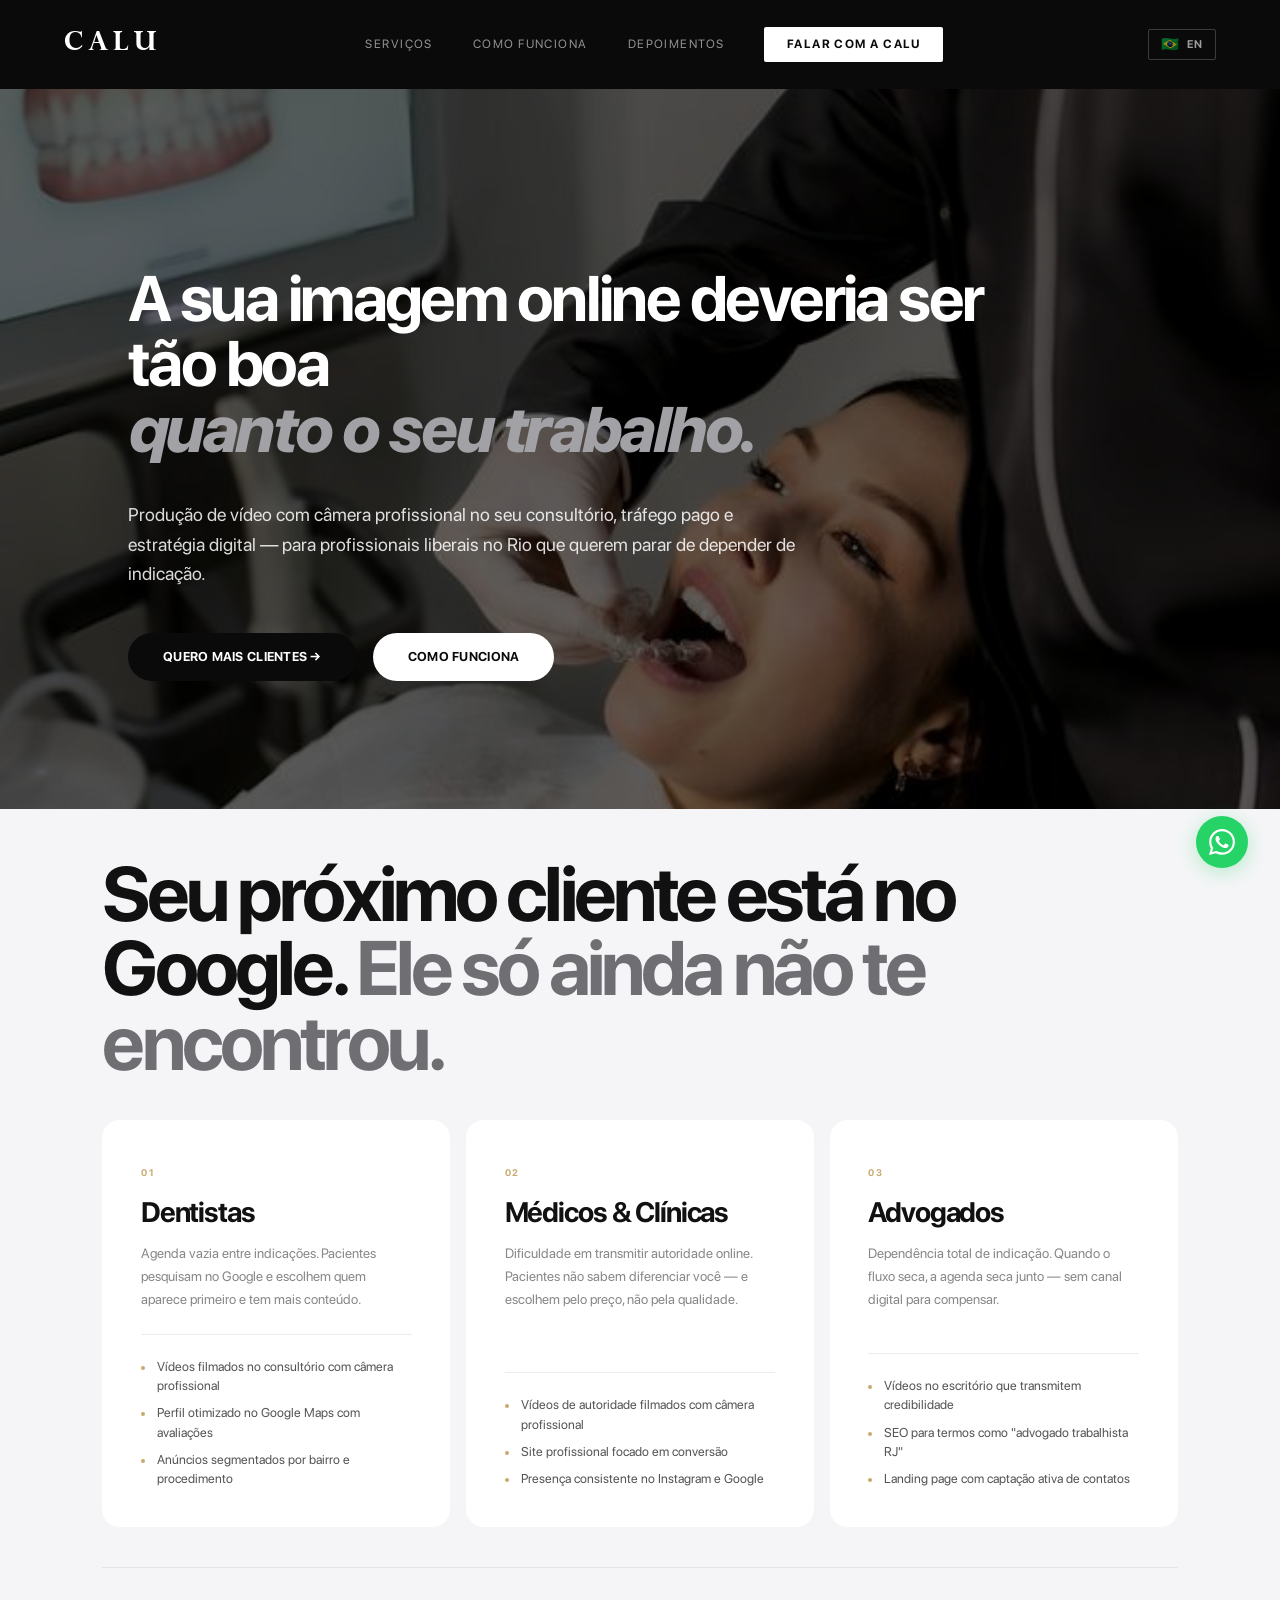
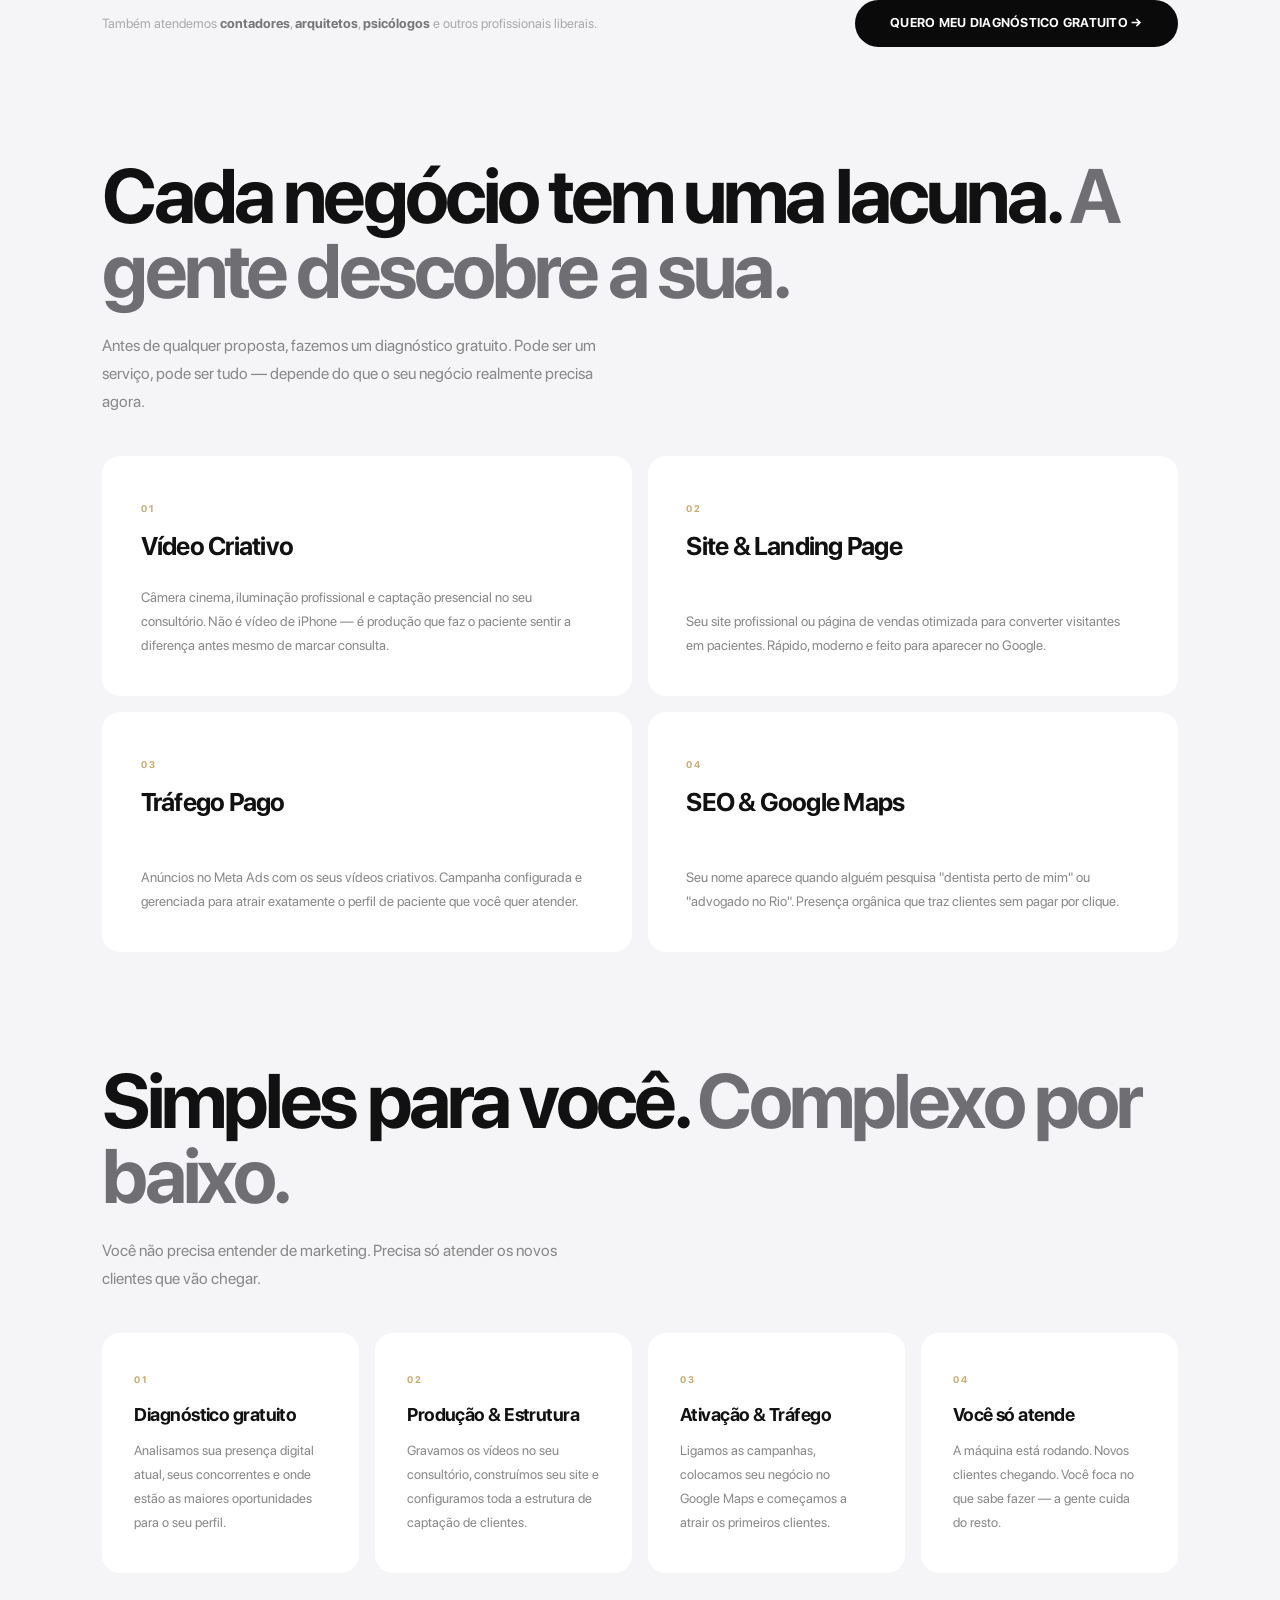
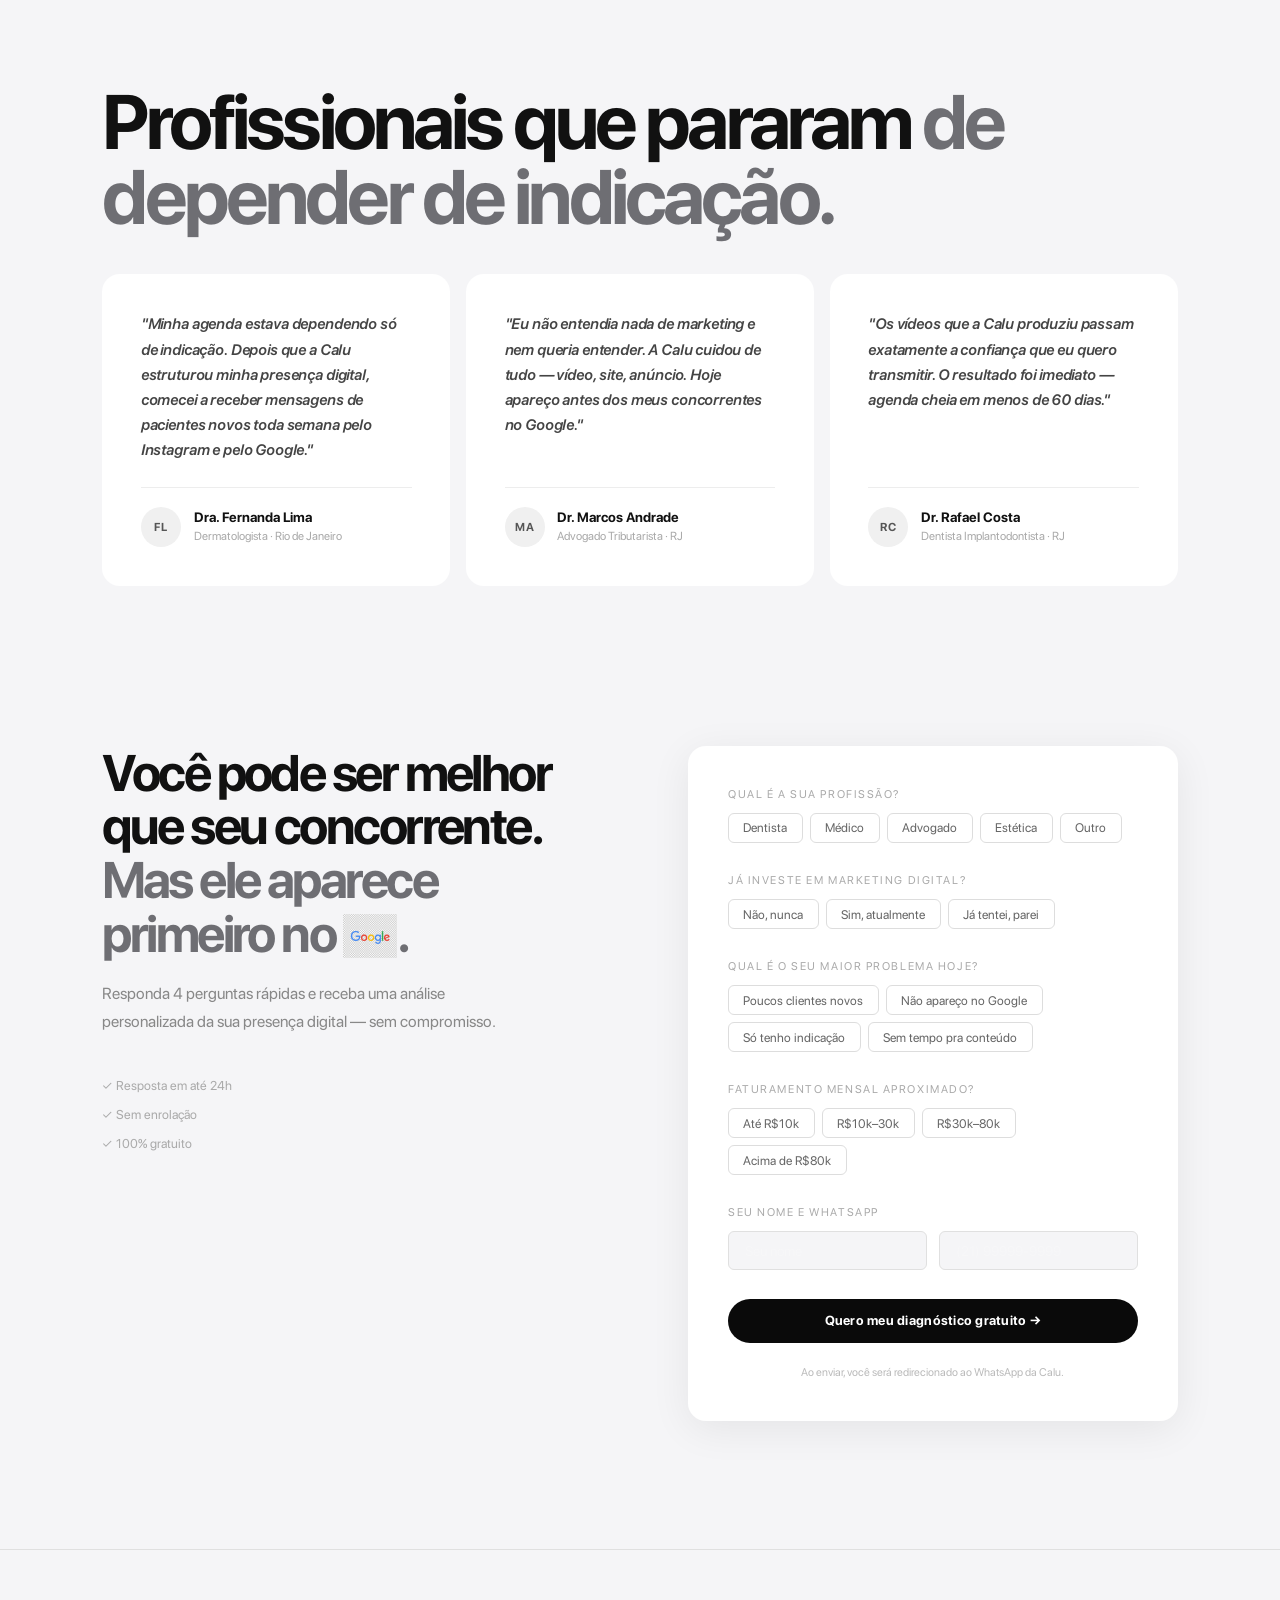
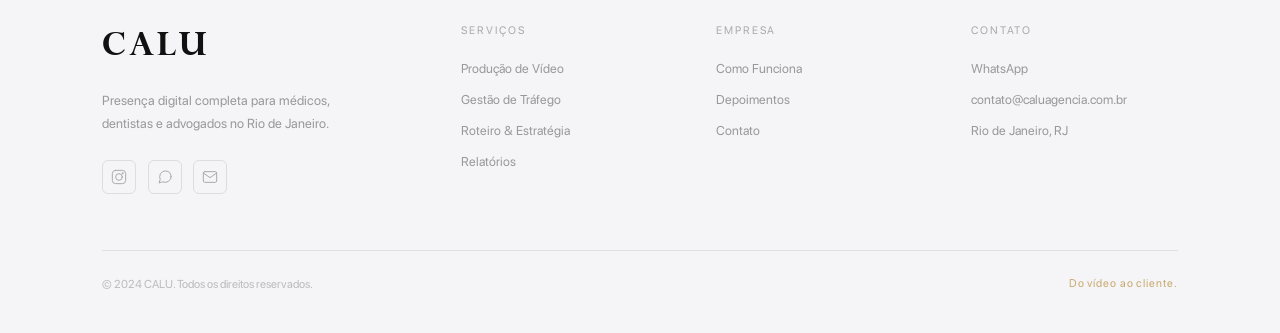
==== index.html @ 9118e475 "Apple-style redesign: light theme, card layout, scroll invitation, two-tone titles, Google logo inli" ====
<!DOCTYPE html>
<html lang="pt-BR">
<head>
  <meta charset="UTF-8" />
  <meta name="viewport" content="width=device-width, initial-scale=1.0" />
  <title>CALU | Vídeo e Presença Digital para Profissionais Liberais no Rio</title>
  <link rel="preconnect" href="https://fonts.googleapis.com">
  <link rel="preconnect" href="https://fonts.gstatic.com" crossorigin>
  <link href="https://fonts.googleapis.com/css2?family=Inter:wght@400;500;700;800;900&display=swap" rel="stylesheet">
  <link rel="stylesheet" href="style.css?v=15" />
</head>
<body>

  <!-- Nav -->
  <nav id="navbar">
    <div class="nav-logo">CALU</div>
    <div class="nav-links">
      <a href="#servicos">Serviços</a>
      <a href="#processo">Como Funciona</a>
      <a href="#depoimentos">Depoimentos</a>
      <a href="#cta" class="nav-cta">Falar com a Calu</a>
    </div>
    <button class="lang-toggle" onclick="toggleLang()" title="Switch language">
      <span class="lang-flag">🇧🇷</span>
      <span class="lang-label" id="langLabel">EN</span>
    </button>
    <div class="hamburger" onclick="toggleMenu()">
      <span></span><span></span><span></span>
    </div>
  </nav>

  <!-- Mobile Menu -->
  <div class="mobile-menu" id="mobileMenu">
    <a href="#servicos" onclick="toggleMenu()">Serviços</a>
    <a href="#processo" onclick="toggleMenu()">Como Funciona</a>
    <a href="#depoimentos" onclick="toggleMenu()">Depoimentos</a>
    <a href="#cta" onclick="toggleMenu()" style="color: var(--accent);">Falar com a Calu →</a>
  </div>

  <!-- Hero -->
  <section id="hero">
    <div class="hero-slide active" style="background-image:url('ssss_c.jpg'); transform: scaleX(-1);"></div>
    <div class="hero-slide" style="background-image:url('k_c.jpg')"></div>
    <div class="hero-slide" style="background-image:url('este_c.jpg')"></div>
    <div class="hero-bg"></div>
    <h1 class="hero-title fade-up" data-i18n="hero.title">
      A sua imagem online deveria ser tão boa<br/><em>quanto o seu trabalho.</em>
    </h1>
    <p class="hero-sub fade-up" data-i18n="hero.sub">
      Produção de vídeo com câmera profissional no seu consultório, tráfego pago e estratégia digital — para profissionais liberais no Rio que querem parar de depender de indicação.
    </p>
    <div class="hero-actions fade-up">
      <a href="https://wa.me/5521982629968?text=Olá!%20Quero%20mais%20pacientes%20e%20clientes." class="btn-primary" data-i18n="hero.btn1">Quero mais clientes →</a>
      <a href="#servicos" class="btn-outline" data-i18n="hero.btn2">Como funciona</a>
    </div>
  </section>

  <!-- Para quem é -->
  <section id="para-quem">
    <div class="pq-intro fade-up">
      <div>
        <h2 class="section-title">Seu próximo cliente está no Google. <span class="title-muted">Ele só ainda não te encontrou.</span></h2>
      </div>

    </div>
    <div class="pq-cols">
      <div class="pq-col fade-up">
        <div class="pq-col-num">01</div>
        <h3 class="pq-col-name">Dentistas</h3>
        <p class="pq-col-desc">Agenda vazia entre indicações. Pacientes pesquisam no Google e escolhem quem aparece primeiro e tem mais conteúdo.</p>
        <ul class="pq-col-list">
          <li>Vídeos filmados no consultório com câmera profissional</li>
          <li>Perfil otimizado no Google Maps com avaliações</li>
          <li>Anúncios segmentados por bairro e procedimento</li>
        </ul>
      </div>
      <div class="pq-col fade-up">
        <div class="pq-col-num">02</div>
        <h3 class="pq-col-name">Médicos & Clínicas</h3>
        <p class="pq-col-desc">Dificuldade em transmitir autoridade online. Pacientes não sabem diferenciar você — e escolhem pelo preço, não pela qualidade.</p>
        <ul class="pq-col-list">
          <li>Vídeos de autoridade filmados com câmera profissional</li>
          <li>Site profissional focado em conversão</li>
          <li>Presença consistente no Instagram e Google</li>
        </ul>
      </div>
      <div class="pq-col fade-up">
        <div class="pq-col-num">03</div>
        <h3 class="pq-col-name">Advogados</h3>
        <p class="pq-col-desc">Dependência total de indicação. Quando o fluxo seca, a agenda seca junto — sem canal digital para compensar.</p>
        <ul class="pq-col-list">
          <li>Vídeos no escritório que transmitem credibilidade</li>
          <li>SEO para termos como "advogado trabalhista RJ"</li>
          <li>Landing page com captação ativa de contatos</li>
        </ul>
      </div>
    </div>
    <div class="pq-bottom fade-up">
      <p>Também atendemos <strong>contadores</strong>, <strong>arquitetos</strong>, <strong>psicólogos</strong> e outros profissionais liberais.</p>
      <a href="#cta" class="btn-primary">Quero meu diagnóstico gratuito →</a>
    </div>
  </section>

  <!-- Serviços -->
  <section id="servicos">
    <div class="svc-header fade-up">
      <h2 class="section-title" data-i18n="services.title">Cada negócio tem uma lacuna. <span class="title-muted">A gente descobre a sua.</span></h2>
      <p class="section-sub" data-i18n="services.sub">Antes de qualquer proposta, fazemos um diagnóstico gratuito. Pode ser um serviço, pode ser tudo — depende do que o seu negócio realmente precisa agora.</p>
    </div>
    <div class="svc-rows">
      <div class="svc-row fade-up">
        <span class="svc-n">01</span>
        <div class="svc-body">
          <div class="svc-name" data-i18n="service1.name">Vídeo Criativo</div>
          <div class="svc-desc" data-i18n="service1.desc">Câmera cinema, iluminação profissional e captação presencial no seu consultório. Não é vídeo de iPhone — é produção que faz o paciente sentir a diferença antes mesmo de marcar consulta.</div>
        </div>
      </div>
      <div class="svc-row fade-up">
        <span class="svc-n">02</span>
        <div class="svc-body">
          <div class="svc-name" data-i18n="service2.name">Site & Landing Page</div>
          <div class="svc-desc" data-i18n="service2.desc">Seu site profissional ou página de vendas otimizada para converter visitantes em pacientes. Rápido, moderno e feito para aparecer no Google.</div>
        </div>
      </div>
      <div class="svc-row fade-up">
        <span class="svc-n">03</span>
        <div class="svc-body">
          <div class="svc-name" data-i18n="service3.name">Tráfego Pago</div>
          <div class="svc-desc" data-i18n="service3.desc">Anúncios no Meta Ads com os seus vídeos criativos. Campanha configurada e gerenciada para atrair exatamente o perfil de paciente que você quer atender.</div>
        </div>
      </div>
      <div class="svc-row fade-up">
        <span class="svc-n">04</span>
        <div class="svc-body">
          <div class="svc-name" data-i18n="service4.name">SEO & Google Maps</div>
          <div class="svc-desc" data-i18n="service4.desc">Seu nome aparece quando alguém pesquisa "dentista perto de mim" ou "advogado no Rio". Presença orgânica que traz clientes sem pagar por clique.</div>
        </div>
      </div>
    </div>
  </section>

  <!-- Processo -->
  <section id="processo">
    <div class="process-header fade-up">
      <h2 class="section-title" data-i18n="process.title">Simples para você. <span class="title-muted">Complexo por baixo.</span></h2>
      <p class="section-sub" data-i18n="process.sub">Você não precisa entender de marketing. Precisa só atender os novos clientes que vão chegar.</p>
    </div>
    <div class="process-steps">
      <div class="process-step fade-up">
        <div class="process-step-num">01</div>
        <div class="process-step-title" data-i18n="step1.title">Diagnóstico gratuito</div>
        <div class="process-step-desc" data-i18n="step1.desc">Analisamos sua presença digital atual, seus concorrentes e onde estão as maiores oportunidades para o seu perfil.</div>
      </div>
      <div class="process-step fade-up">
        <div class="process-step-num">02</div>
        <div class="process-step-title" data-i18n="step2.title">Produção & Estrutura</div>
        <div class="process-step-desc" data-i18n="step2.desc">Gravamos os vídeos no seu consultório, construímos seu site e configuramos toda a estrutura de captação de clientes.</div>
      </div>
      <div class="process-step fade-up">
        <div class="process-step-num">03</div>
        <div class="process-step-title" data-i18n="step3.title">Ativação & Tráfego</div>
        <div class="process-step-desc" data-i18n="step3.desc">Ligamos as campanhas, colocamos seu negócio no Google Maps e começamos a atrair os primeiros clientes.</div>
      </div>
      <div class="process-step fade-up">
        <div class="process-step-num">04</div>
        <div class="process-step-title" data-i18n="step4.title">Você só atende</div>
        <div class="process-step-desc" data-i18n="step4.desc">A máquina está rodando. Novos clientes chegando. Você foca no que sabe fazer — a gente cuida do resto.</div>
      </div>
    </div>
  </section>

  <!-- Depoimentos -->
  <section id="depoimentos">
    <div class="testi-header fade-up">
      <h2 class="section-title" data-i18n="testi.title">Profissionais que pararam <span class="title-muted">de depender de indicação.</span></h2>
    </div>
    <div class="testi-items">
      <div class="testi-item fade-up">
        <p class="testi-text" data-i18n="testi1.text">"Minha agenda estava dependendo só de indicação. Depois que a Calu estruturou minha presença digital, comecei a receber mensagens de pacientes novos toda semana pelo Instagram e pelo Google."</p>
        <div class="testi-author">
          <div class="testi-initials">FL</div>
          <div>
            <div class="testi-name" data-i18n="testi1.name">Dra. Fernanda Lima</div>
            <div class="testi-role" data-i18n="testi1.role">Dermatologista · Rio de Janeiro</div>
          </div>
        </div>
      </div>
      <div class="testi-item fade-up">
        <p class="testi-text" data-i18n="testi2.text">"Eu não entendia nada de marketing e nem queria entender. A Calu cuidou de tudo — vídeo, site, anúncio. Hoje apareço antes dos meus concorrentes no Google."</p>
        <div class="testi-author">
          <div class="testi-initials">MA</div>
          <div>
            <div class="testi-name" data-i18n="testi2.name">Dr. Marcos Andrade</div>
            <div class="testi-role" data-i18n="testi2.role">Advogado Tributarista · RJ</div>
          </div>
        </div>
      </div>
      <div class="testi-item fade-up">
        <p class="testi-text" data-i18n="testi3.text">"Os vídeos que a Calu produziu passam exatamente a confiança que eu quero transmitir. O resultado foi imediato — agenda cheia em menos de 60 dias."</p>
        <div class="testi-author">
          <div class="testi-initials">RC</div>
          <div>
            <div class="testi-name" data-i18n="testi3.name">Dr. Rafael Costa</div>
            <div class="testi-role" data-i18n="testi3.role">Dentista Implantodontista · RJ</div>
          </div>
        </div>
      </div>
    </div>
  </section>

  <!-- CTA + Formulário -->
  <section id="cta">
    <div class="cta-inner">
      <div class="cta-left fade-up">
        <h2 class="section-title" data-i18n="cta.title">Você pode ser melhor que seu concorrente. <span class="title-muted">Mas ele aparece primeiro no <img src="Google Logo PNG.jpeg" alt="Google" class="google-logo">.</span></h2>
        <p class="section-sub" data-i18n="cta.sub">Responda 4 perguntas rápidas e receba uma análise personalizada da sua presença digital — sem compromisso.</p>
        <div class="cta-trust">
          <div class="cta-trust-item">✓ Resposta em até 24h</div>
          <div class="cta-trust-item">✓ Sem enrolação</div>
          <div class="cta-trust-item">✓ 100% gratuito</div>
        </div>
      </div>

      <div class="cta-mobile-btn fade-up">
        <a href="https://wa.me/5521982629968?text=Olá!%20Vim%20pelo%20site%20da%20Calu%20e%20quero%20meu%20diagnóstico%20gratuito." class="btn-submit" style="display:block;text-align:center;text-decoration:none;">
          Quero meu diagnóstico gratuito →
        </a>
        <p class="form-disclaimer">Você será redirecionado ao WhatsApp da Calu.</p>
      </div>

      <div class="cta-form-wrap fade-up">
        <form class="cta-form" id="ctaForm" onsubmit="submitForm(event)">
          <div class="form-group">
            <label class="form-label">Qual é a sua profissão?</label>
            <div class="form-options" id="profissao">
              <button type="button" class="form-opt" data-val="Dentista">Dentista</button>
              <button type="button" class="form-opt" data-val="Médico">Médico</button>
              <button type="button" class="form-opt" data-val="Advogado">Advogado</button>
              <button type="button" class="form-opt" data-val="Clínica de Estética">Estética</button>
              <button type="button" class="form-opt" data-val="Outro">Outro</button>
            </div>
          </div>
          <div class="form-group">
            <label class="form-label">Já investe em marketing digital?</label>
            <div class="form-options" id="marketing">
              <button type="button" class="form-opt" data-val="Não, nunca investi">Não, nunca</button>
              <button type="button" class="form-opt" data-val="Sim, invisto atualmente">Sim, atualmente</button>
              <button type="button" class="form-opt" data-val="Já tentei mas parei">Já tentei, parei</button>
            </div>
          </div>
          <div class="form-group">
            <label class="form-label">Qual é o seu maior problema hoje?</label>
            <div class="form-options" id="problema">
              <button type="button" class="form-opt" data-val="Poucos clientes novos">Poucos clientes novos</button>
              <button type="button" class="form-opt" data-val="Não apareço no Google">Não apareço no Google</button>
              <button type="button" class="form-opt" data-val="Dependo só de indicação">Só tenho indicação</button>
              <button type="button" class="form-opt" data-val="Sem tempo para criar conteúdo">Sem tempo pra conteúdo</button>
            </div>
          </div>
          <div class="form-group">
            <label class="form-label">Faturamento mensal aproximado?</label>
            <div class="form-options" id="faturamento">
              <button type="button" class="form-opt" data-val="Até R$10k">Até R$10k</button>
              <button type="button" class="form-opt" data-val="R$10k–30k">R$10k–30k</button>
              <button type="button" class="form-opt" data-val="R$30k–80k">R$30k–80k</button>
              <button type="button" class="form-opt" data-val="Acima de R$80k">Acima de R$80k</button>
            </div>
          </div>
          <div class="form-group">
            <label class="form-label">Seu nome e WhatsApp</label>
            <div class="form-inputs">
              <input type="text" class="form-input" id="nome" placeholder="Seu nome" required />
              <input type="tel" class="form-input" id="telefone" placeholder="(21) 99999-9999" required />
            </div>
          </div>
          <button type="submit" class="btn-submit">
            Quero meu diagnóstico gratuito →
          </button>
          <p class="form-disclaimer">Ao enviar, você será redirecionado ao WhatsApp da Calu.</p>
        </form>
      </div>
    </div>
  </section>

  <!-- Footer -->
  <footer>
    <div class="footer-top">
      <div>
        <div class="footer-brand-name">CALU</div>
        <div class="footer-brand-desc" data-i18n="footer.desc">Presença digital completa para médicos, dentistas e advogados no Rio de Janeiro.</div>
        <div class="footer-socials">
          <a href="https://instagram.com/caluagencia" class="footer-social" title="Instagram">
            <svg width="16" height="16" viewBox="0 0 24 24" fill="none" stroke="currentColor" stroke-width="1.5" stroke-linecap="round" stroke-linejoin="round"><rect x="2" y="2" width="20" height="20" rx="5"/><circle cx="12" cy="12" r="5"/><circle cx="17.5" cy="6.5" r="1.5" fill="currentColor" stroke="none"/></svg>
          </a>
          <a href="https://wa.me/5521982629968" class="footer-social" title="WhatsApp">
            <svg width="16" height="16" viewBox="0 0 24 24" fill="none" stroke="currentColor" stroke-width="1.5" stroke-linecap="round" stroke-linejoin="round"><path d="M21 11.5a8.38 8.38 0 0 1-.9 3.8 8.5 8.5 0 0 1-7.6 4.7 8.38 8.38 0 0 1-3.8-.9L3 21l1.9-5.7a8.38 8.38 0 0 1-.9-3.8 8.5 8.5 0 0 1 4.7-7.6 8.38 8.38 0 0 1 3.8-.9h.5a8.48 8.48 0 0 1 8 8v.5z"/></svg>
          </a>
          <a href="mailto:contato@caluagencia.com.br" class="footer-social" title="Email">
            <svg width="16" height="16" viewBox="0 0 24 24" fill="none" stroke="currentColor" stroke-width="1.5" stroke-linecap="round" stroke-linejoin="round"><path d="M4 4h16c1.1 0 2 .9 2 2v12c0 1.1-.9 2-2 2H4c-1.1 0-2-.9-2-2V6c0-1.1.9-2 2-2z"/><polyline points="22,6 12,13 2,6"/></svg>
          </a>
        </div>
      </div>
      <div class="footer-col">
        <div class="footer-col-title" data-i18n="footer.services">Serviços</div>
        <a href="#servicos" data-i18n="footer.s1">Produção de Vídeo</a>
        <a href="#servicos" data-i18n="footer.s2">Gestão de Tráfego</a>
        <a href="#servicos" data-i18n="footer.s3">Roteiro & Estratégia</a>
        <a href="#servicos" data-i18n="footer.s4">Relatórios</a>
      </div>
      <div class="footer-col">
        <div class="footer-col-title" data-i18n="footer.company">Empresa</div>
        <a href="#processo" data-i18n="footer.c2">Como Funciona</a>
        <a href="#depoimentos" data-i18n="footer.c3">Depoimentos</a>
        <a href="#cta" data-i18n="footer.c4">Contato</a>
      </div>
      <div class="footer-col">
        <div class="footer-col-title" data-i18n="footer.contact">Contato</div>
        <a href="https://wa.me/5521982629968">WhatsApp</a>
        <a href="mailto:contato@caluagencia.com.br">contato@caluagencia.com.br</a>
        <a href="#">Rio de Janeiro, RJ</a>
      </div>
    </div>
    <div class="footer-bottom">
      <div class="footer-copy" data-i18n="footer.copy">© 2024 CALU. Todos os direitos reservados.</div>
      <div class="footer-badge" data-i18n="footer.badge">Do vídeo ao cliente.</div>
    </div>
  </footer>

  <!-- WhatsApp Float -->
  <a href="https://wa.me/5521982629968?text=Olá!%20Vim%20pelo%20site%20da%20Calu%20e%20quero%20saber%20mais." class="whatsapp-float" title="Falar no WhatsApp">
    <svg width="26" height="26" viewBox="0 0 24 24" fill="white"><path d="M17.472 14.382c-.297-.149-1.758-.867-2.03-.967-.273-.099-.471-.148-.67.15-.197.297-.767.966-.94 1.164-.173.199-.347.223-.644.075-.297-.15-1.255-.463-2.39-1.475-.883-.788-1.48-1.761-1.653-2.059-.173-.297-.018-.458.13-.606.134-.133.298-.347.446-.52.149-.174.198-.298.298-.497.099-.198.05-.371-.025-.52-.075-.149-.669-1.612-.916-2.207-.242-.579-.487-.5-.669-.51-.173-.008-.371-.01-.57-.01-.198 0-.52.074-.792.372-.272.297-1.04 1.016-1.04 2.479 0 1.462 1.065 2.875 1.213 3.074.149.198 2.096 3.2 5.077 4.487.709.306 1.262.489 1.694.625.712.227 1.36.195 1.871.118.571-.085 1.758-.719 2.006-1.413.248-.694.248-1.289.173-1.413-.074-.124-.272-.198-.57-.347m-5.421 7.403h-.004a9.87 9.87 0 0 1-5.031-1.378l-.361-.214-3.741.982.998-3.648-.235-.374a9.86 9.86 0 0 1-1.51-5.26c.001-5.45 4.436-9.884 9.888-9.884 2.64 0 5.122 1.03 6.988 2.898a9.825 9.825 0 0 1 2.893 6.994c-.003 5.45-4.437 9.884-9.885 9.884m8.413-18.297A11.815 11.815 0 0 0 12.05 0C5.495 0 .16 5.335.157 11.892c0 2.096.547 4.142 1.588 5.945L.057 24l6.305-1.654a11.882 11.882 0 0 0 5.683 1.448h.005c6.554 0 11.89-5.335 11.893-11.893a11.821 11.821 0 0 0-3.48-8.413z"/></svg>
  </a>

  <!-- Modal de Vídeo -->
  <div class="video-modal" id="videoModal">
    <div class="modal-backdrop" onclick="closeModal()"></div>
    <div class="modal-container">
      <button class="modal-close" onclick="closeModal()">
        <svg width="24" height="24" viewBox="0 0 24 24" fill="none">
          <path d="M18 6L6 18M6 6L18 18" stroke="white" stroke-width="1.5" stroke-linecap="round"/>
        </svg>
      </button>
      <div class="modal-inner">
        <video id="modalVideo" playsinline controls>
          <source src="" type="video/mp4">
        </video>
      </div>
      <div class="modal-caption">
        <div class="modal-handle">caluagencia</div>
        <div class="modal-desc" id="modalDesc"></div>
      </div>
    </div>
  </div>

  <script src="script.js"></script>
</body>
</html>
---- style.css ----
/* ── Perpetua Titling MT ── */
@font-face {
  font-family: 'Perpetua Titling MT';
  src: url('PERTIBD.TTF') format('truetype');
  font-weight: 700;
  font-style: normal;
}

/* ── SF Pro Display ── */
@font-face {
  font-family: 'SF Pro Display';
  src: url('SFPRODISPLAYREGULAR.OTF') format('opentype');
  font-weight: 400; font-style: normal;
}
@font-face {
  font-family: 'SF Pro Display';
  src: url('SFPRODISPLAYMEDIUM.OTF') format('opentype');
  font-weight: 500; font-style: normal;
}
@font-face {
  font-family: 'SF Pro Display';
  src: url('SFPRODISPLAYBOLD.OTF') format('opentype');
  font-weight: 700; font-style: normal;
}
@font-face {
  font-family: 'SF Pro Display';
  src: url('SFPRODISPLAYBLACKITALIC.OTF') format('opentype');
  font-weight: 900; font-style: italic;
}
@font-face {
  font-family: 'SF Pro Display';
  src: url('SFPRODISPLAYHEAVYITALIC.OTF') format('opentype');
  font-weight: 800; font-style: italic;
}
@font-face {
  font-family: 'SF Pro Display';
  src: url('SFPRODISPLAYSEMIBOLDITALIC.OTF') format('opentype');
  font-weight: 600; font-style: italic;
}

/* ── Reset & Base ── */
*, *::before, *::after { box-sizing: border-box; margin: 0; padding: 0; }
:root {
  --black: #0a0a0a;
  --white: #ffffff;
  --off-white: #f5f5f7;
  --gray-light: #e8e8e8;
  --gray-mid: #888;
  --text: #111111;
  --accent: #c8a96e;
  --serif: 'SF Pro Display', 'Inter', sans-serif;
  --sans: 'SF Pro Display', 'Inter', sans-serif;
}
html {
  scroll-behavior: smooth;
  scroll-snap-type: y mandatory;
  overflow-y: scroll;
  height: 100%;
}
body {
  background: #f5f5f7;
  color: var(--text);
  font-family: var(--sans);
  font-size: 16px;
  line-height: 1.6;
  overflow-x: hidden;
  min-height: 100%;
}
section, footer {
  scroll-snap-align: start;
  display: flex;
  flex-direction: column;
  justify-content: center;
}
#hero {
  min-height: 92vh;
}
a { color: inherit; text-decoration: none; }
img { max-width: 100%; display: block; }

/* ── Scrollbar ── */
::-webkit-scrollbar { width: 3px; }
::-webkit-scrollbar-track { background: transparent; }
::-webkit-scrollbar-thumb { background: var(--accent); border-radius: 2px; }

/* ── Nav ── */
nav {
  position: relative; z-index: 100;
  display: flex; justify-content: space-between; align-items: center;
  padding: 1.5rem 5vw;
  background: var(--black);
  transition: background .3s, padding .3s;
}
nav.scrolled {
  background: rgba(10,10,10,0.95);
  backdrop-filter: blur(12px);
  border-bottom: 1px solid rgba(255,255,255,0.06);
  padding: 1rem 5vw;
}
.nav-logo {
  font-family: 'Perpetua Titling MT', var(--serif);
  font-size: 1.6rem;
  font-weight: 700;
  letter-spacing: 0.18em;
  color: var(--white);
}
.nav-links { display: flex; gap: 2.5rem; align-items: center; }
.nav-links a {
  font-size: .75rem;
  letter-spacing: .12em;
  text-transform: uppercase;
  color: rgba(255,255,255,0.55);
  transition: color .2s;
}
.nav-links a:hover { color: var(--white); }
.nav-cta {
  background: var(--white) !important;
  color: var(--black) !important;
  padding: .5rem 1.4rem;
  border-radius: 2px;
  font-weight: 700;
  font-size: .75rem;
  letter-spacing: .08em;
  text-transform: uppercase;
  transition: background .2s !important;
}
.nav-cta:hover { background: var(--accent) !important; color: var(--white) !important; }

/* Language Toggle */
.lang-toggle {
  display: flex; align-items: center; gap: .4rem;
  background: transparent;
  border: 1px solid rgba(255,255,255,0.2);
  color: rgba(255,255,255,0.6);
  padding: .35rem .75rem;
  border-radius: 2px;
  font-family: var(--sans);
  font-size: .7rem;
  font-weight: 600;
  letter-spacing: .1em;
  text-transform: uppercase;
  cursor: pointer;
  transition: border-color .2s, color .2s;
  white-space: nowrap;
}
.lang-toggle:hover { border-color: var(--accent); color: var(--white); }
.lang-flag { font-size: .9rem; }

/* Hamburger */
.hamburger { display: none; flex-direction: column; gap: 5px; cursor: pointer; }
.hamburger span { width: 24px; height: 2px; background: var(--white); transition: .3s; }
.mobile-menu {
  display: none; position: fixed; inset: 0; background: var(--black);
  z-index: 99; flex-direction: column; align-items: center; justify-content: center; gap: 2.5rem;
}
.mobile-menu.open { display: flex; }
.mobile-menu a { font-size: 1.4rem; letter-spacing: .1em; text-transform: uppercase; color: var(--white); }

/* ── Hero ── */
#hero {
  min-height: 80vh;
  display: flex; flex-direction: column; align-items: flex-start; justify-content: flex-end;
  padding: 3rem 10vw 8rem;
  position: relative;
  overflow: hidden;
  background: var(--black);
}
.hero-slide {
  position: absolute; inset: 0;
  background-size: cover;
  background-position: center;
  opacity: 0;
  transition: opacity 1.2s ease;
  z-index: 0;
}
.hero-slide.active { opacity: 1; }
.hero-slide::after {
  content: '';
  position: absolute; inset: 0;
  background: rgba(0,0,0,0.62);
}
#hero > *:not(.hero-slide) { position: relative; z-index: 1; }
.hero-bg { display: none; }
.hero-title {
  font-family: var(--sans);
  font-size: clamp(2.2rem, 5vw, 5.5rem);
  font-weight: 800;
  line-height: 1.02;
  letter-spacing: -0.04em;
  max-width: 950px;
  color: var(--white);
}
.hero-title em { font-style: italic; color: #a1a1a6; font-weight: 800; }
.hero-sub {
  margin-top: 2.4rem;
  font-size: 1.15rem;
  color: rgba(255,255,255,0.85);
  max-width: 680px;
  line-height: 1.6;
}
.hero-actions {
  margin-top: 2.8rem;
  display: flex; gap: 1rem; flex-wrap: wrap;
}
.btn-primary {
  background: var(--black); color: var(--white);
  padding: .85rem 2.2rem; border-radius: 980px;
  font-weight: 600; font-size: .8rem; letter-spacing: .02em;
  text-transform: uppercase;
  transition: background .2s, transform .15s;
  display: inline-block;
}
.btn-primary:hover { background: #333; transform: translateY(-1px); }
.btn-outline {
  background: var(--white); color: var(--black);
  border: none;
  padding: .85rem 2.2rem; border-radius: 980px;
  font-size: .8rem; font-weight: 600; letter-spacing: .02em; text-transform: uppercase;
  transition: background .2s, transform .15s;
  display: inline-block;
}
.btn-outline:hover { background: #e5e5ea; transform: translateY(-1px); }
.btn-dark {
  background: var(--black); color: var(--white);
  padding: .85rem 2.2rem; border-radius: 2px;
  font-weight: 700; font-size: .78rem; letter-spacing: .1em;
  text-transform: uppercase; display: inline-block;
  transition: background .2s, transform .15s;
}
.btn-dark:hover { background: var(--accent); transform: translateY(-2px); }

/* ── Shared section layout ── */
section { padding: 5rem 8vw 2rem; }
.section-tag {
  font-size: .62rem; letter-spacing: .3em; text-transform: uppercase;
  color: var(--accent); margin-bottom: 1.5rem; display: block;
}
.section-title {
  font-family: var(--sans);
  font-size: clamp(3rem, 6vw, 6.5rem);
  font-weight: 800;
  line-height: .97;
  letter-spacing: -.05em;
  color: var(--text);
}
.section-title em { font-style: italic; color: var(--accent); font-weight: 800; }
.title-muted { color: #6e6e73; font-weight: 800; }
.google-logo {
  height: .85em;
  width: auto;
  display: inline-block;
  vertical-align: middle;
  position: relative;
  top: -.05em;
}
.section-sub {
  margin-top: 1.5rem;
  font-size: 1rem;
  color: #888;
  max-width: 500px;
  line-height: 1.75;
  font-weight: 400;
}

/* ── Para quem é ── */
#para-quem { background: var(--off-white); padding-top: 3rem; }

.pq-intro { margin-bottom: 2.5rem; }

.pq-cols {
  display: grid;
  grid-template-columns: repeat(3, 1fr);
  gap: 1rem;
  margin-bottom: 2.5rem;
}

.pq-col {
  background: var(--white);
  border-radius: 18px;
  padding: 2.8rem 2.4rem 2.4rem;
  display: flex;
  flex-direction: column;
  gap: 0;
  overflow: hidden;
  position: relative;
  transition: transform .25s cubic-bezier(.25,.46,.45,.94), box-shadow .25s;
  min-height: 320px;
}
.pq-col:hover { transform: scale(1.015); box-shadow: 0 24px 60px rgba(0,0,0,0.10); }
.pq-col:first-child { background: var(--white); }

.pq-col-num {
  font-size: .6rem;
  font-weight: 700;
  letter-spacing: .2em;
  text-transform: uppercase;
  color: var(--accent);
  margin-bottom: 1rem;
}

.pq-col-name {
  font-size: clamp(1.6rem, 2.2vw, 2rem);
  font-weight: 800;
  letter-spacing: -.04em;
  color: var(--text);
  line-height: 1.1;
  margin-bottom: .9rem;
}


.pq-col-desc {
  font-size: .85rem;
  color: #888;
  line-height: 1.7;
  flex: 1;
}

.pq-col-list {
  list-style: none;
  display: flex;
  flex-direction: column;
  gap: .5rem;
  margin-top: 1.4rem;
  padding-top: 1.4rem;
  border-top: 1px solid rgba(0,0,0,0.07);
}

.pq-col-list li {
  font-size: .8rem;
  color: #555;
  line-height: 1.5;
  padding-left: 1rem;
  position: relative;
}
.pq-col-list li::before {
  content: '';
  position: absolute;
  left: 0; top: .57rem;
  width: 4px; height: 4px;
  border-radius: 50%;
  background: var(--accent);
}

.pq-bottom {
  display: flex;
  align-items: center;
  justify-content: space-between;
  gap: 2rem;
  flex-wrap: wrap;
  padding-top: 2rem;
  border-top: 1px solid rgba(0,0,0,0.07);
}
.pq-bottom p { font-size: .83rem; color: #aaa; }
.pq-bottom strong { color: #777; font-weight: 600; }

/* ── Serviços (dark) ── */
#servicos { background: var(--off-white); color: var(--text); }
#servicos .section-title { color: var(--text); }
#servicos .section-sub { color: #888; }

.svc-header { margin-bottom: 2.5rem; }

.svc-rows {
  display: grid;
  grid-template-columns: repeat(2, 1fr);
  gap: 1rem;
}

.svc-row {
  background: var(--white);
  border-radius: 18px;
  padding: 2.8rem 2.4rem 2.4rem;
  display: flex;
  flex-direction: column;
  gap: 0;
  position: relative;
  overflow: hidden;
  transition: transform .25s cubic-bezier(.25,.46,.45,.94), box-shadow .25s;
  min-height: 240px;
}
.svc-row:nth-child(1) { background: var(--white); }
.svc-row:nth-child(4) { background: var(--white); }
.svc-row:hover { transform: scale(1.015); box-shadow: 0 24px 60px rgba(0,0,0,0.10); }

.svc-n {
  font-size: .6rem;
  font-weight: 700;
  letter-spacing: .2em;
  text-transform: uppercase;
  color: var(--accent);
  margin-bottom: 1rem;
}

.svc-body { display: contents; }

.svc-name {
  font-size: clamp(1.3rem, 2vw, 1.7rem);
  font-weight: 800;
  letter-spacing: -.03em;
  color: var(--text);
  line-height: 1.1;
  margin-bottom: .8rem;
}


.svc-desc {
  font-size: .85rem;
  color: #888;
  line-height: 1.75;
  margin-top: auto;
}

/* ── Processo ── */
#processo { background: var(--off-white); color: var(--text); }
#processo .section-title { color: var(--text); }
#processo .section-sub { color: #888; }
.process-header { margin-bottom: 2.5rem; }

.process-steps {
  display: grid;
  grid-template-columns: repeat(4, 1fr);
  gap: 1rem;
}
.process-step {
  background: var(--white);
  border-radius: 18px;
  padding: 2.4rem 2rem;
  display: flex;
  flex-direction: column;
  gap: 0;
  transition: transform .25s cubic-bezier(.25,.46,.45,.94), box-shadow .25s;
  min-height: 240px;
}
.process-step:hover { transform: scale(1.015); box-shadow: 0 24px 60px rgba(0,0,0,0.09); }

.process-step-num {
  font-size: .6rem;
  font-weight: 700;
  letter-spacing: .2em;
  text-transform: uppercase;
  color: var(--accent);
  margin-bottom: 1rem;
}
.process-step-title {
  font-size: 1.15rem;
  font-weight: 800;
  letter-spacing: -.03em;
  margin-bottom: .7rem;
  color: var(--text);
  line-height: 1.2;
}
.process-step-desc {
  font-size: .83rem;
  color: #888;
  line-height: 1.8;
  margin-top: auto;
}

/* ── Depoimentos ── */
#depoimentos { background: var(--off-white); color: var(--text); }
#depoimentos .section-title { color: var(--text); }
.testi-header { margin-bottom: 2.5rem; }

.testi-items {
  display: grid;
  grid-template-columns: repeat(3, 1fr);
  gap: 1rem;
}

.testi-item {
  background: var(--white);
  border-radius: 18px;
  padding: 2.4rem;
  display: flex;
  flex-direction: column;
  gap: 1.5rem;
  transition: transform .25s cubic-bezier(.25,.46,.45,.94), box-shadow .25s;
}
.testi-item:first-child { background: var(--white); }
.testi-item:hover { transform: scale(1.015); box-shadow: 0 24px 60px rgba(0,0,0,0.10); }

.testi-text {
  font-size: .95rem;
  font-weight: 500;
  color: #444;
  line-height: 1.65;
  letter-spacing: -.01em;
  font-style: italic;
  flex: 1;
}


.testi-author {
  display: flex;
  align-items: center;
  gap: .8rem;
  padding-top: 1.2rem;
  border-top: 1px solid rgba(0,0,0,0.07);
}


.testi-initials {
  width: 40px; height: 40px;
  border-radius: 50%;
  background: #f0f0f0;
  display: flex; align-items: center; justify-content: center;
  font-size: .72rem;
  font-weight: 800;
  letter-spacing: .05em;
  color: #555;
  flex-shrink: 0;
}
.testi-name { font-weight: 700; font-size: .85rem; color: var(--text); line-height: 1.2; }
.testi-role { font-size: .73rem; color: #aaa; margin-top: .1rem; }

/* ── CTA ── */
#cta {
  background: var(--off-white);
  color: var(--text);
  padding: 8rem 8vw;
}
#cta .section-tag { color: var(--accent); }
#cta .section-title {
  color: var(--text);
  font-size: clamp(2rem, 4vw, 4.5rem);
  max-width: 640px;
  line-height: 1.05;
}
#cta .section-sub { color: #888; margin-top: 1.2rem; max-width: 400px; }

.cta-inner {
  display: grid;
  grid-template-columns: 1fr 1fr;
  gap: 6rem;
  align-items: start;
}

.cta-trust {
  margin-top: 2.5rem;
  display: flex;
  flex-direction: column;
  gap: .55rem;
}
.cta-trust-item {
  font-size: .8rem;
  color: #aaa;
}

.cta-form-wrap {
  background: var(--white);
  border: none;
  border-radius: 18px;
  padding: 2.5rem;
  box-shadow: 0 8px 40px rgba(0,0,0,0.07);
}
.cta-form { display: flex; flex-direction: column; gap: 1.8rem; }
.form-group { display: flex; flex-direction: column; gap: .6rem; }
.form-label {
  font-size: .7rem;
  letter-spacing: .14em;
  text-transform: uppercase;
  color: #aaa;
}
.form-options { display: flex; flex-wrap: wrap; gap: .45rem; }
.form-opt {
  background: transparent;
  border: 1px solid #ddd;
  color: #666;
  padding: .4rem .9rem;
  border-radius: 6px;
  font-size: .78rem;
  font-family: var(--sans);
  cursor: pointer;
  transition: all .15s;
  white-space: nowrap;
}
.form-opt:hover { border-color: var(--accent); color: var(--text); }
.form-opt.selected {
  background: var(--accent);
  border-color: var(--accent);
  color: var(--white);
  font-weight: 600;
}
.form-inputs { display: flex; gap: .75rem; flex-wrap: wrap; }
.form-input {
  flex: 1; min-width: 140px;
  background: #f5f5f7;
  border: 1px solid #e0e0e0;
  border-radius: 6px;
  padding: .65rem 1rem;
  color: var(--text);
  font-size: .88rem;
  font-family: var(--sans);
  outline: none;
  transition: border-color .2s;
}
.form-input::placeholder { color: rgba(255,255,255,0.2); }
.form-input:focus { border-color: var(--accent); }
.btn-submit {
  background: var(--black); color: var(--white);
  border: none; padding: .9rem 2rem;
  border-radius: 980px; font-family: var(--sans);
  font-weight: 600; font-size: .82rem;
  letter-spacing: .02em;
  cursor: pointer; transition: background .2s, transform .15s;
  width: 100%;
}
.btn-submit:hover { background: #333; transform: translateY(-1px); }
.form-disclaimer {
  font-size: .7rem;
  color: #bbb;
  text-align: center;
  margin-top: -.5rem;
}
.cta-mobile-btn { display: none; }

@media (max-width: 900px) { .cta-inner { grid-template-columns: 1fr; gap: 3rem; } }
@media (max-width: 600px) { .cta-mobile-btn { display: block; } .cta-form-wrap { display: none; } }

/* ── Footer ── */
footer {
  background: var(--off-white);
  border-top: 1px solid #e0e0e0;
  padding: 4.5rem 8vw 2.5rem;
  min-height: auto;
  scroll-snap-align: start;
}
.footer-top {
  display: grid;
  grid-template-columns: 1.5fr repeat(3, 1fr);
  gap: 3rem;
  margin-bottom: 3.5rem;
}
.footer-brand-name {
  font-family: 'Perpetua Titling MT', var(--serif);
  font-size: 2rem; font-weight: 700;
  letter-spacing: .1em; margin-bottom: 1rem; color: var(--text);
}
.footer-brand-desc { font-size: .82rem; color: #999; line-height: 1.75; max-width: 230px; }
.footer-socials { display: flex; gap: .7rem; margin-top: 1.5rem; }
.footer-social {
  width: 34px; height: 34px;
  border: 1px solid #ddd;
  border-radius: 6px;
  display: flex; align-items: center; justify-content: center;
  color: #aaa;
  transition: border-color .2s, color .2s;
}
.footer-social:hover { border-color: var(--accent); color: var(--accent); }
.footer-col-title {
  font-size: .68rem; letter-spacing: .18em; text-transform: uppercase;
  margin-bottom: 1.2rem; color: #aaa;
}
.footer-col a { display: block; font-size: .8rem; color: #999; margin-bottom: .65rem; transition: color .2s; }
.footer-col a:hover { color: var(--text); }
.footer-bottom {
  border-top: 1px solid #e0e0e0;
  padding-top: 1.5rem;
  display: flex; justify-content: space-between; align-items: center; flex-wrap: wrap; gap: 1rem;
}
.footer-copy { font-size: .72rem; color: #bbb; }
.footer-badge { font-size: .7rem; color: var(--accent); letter-spacing: .08em; }

/* ── WhatsApp Float ── */
.whatsapp-float {
  position: fixed; bottom: 2rem; right: 2rem; z-index: 200;
  width: 52px; height: 52px; border-radius: 50%;
  background: #25D366;
  display: flex; align-items: center; justify-content: center;
  box-shadow: 0 4px 20px rgba(37,211,102,0.3);
  transition: transform .2s;
}
.whatsapp-float:hover { transform: scale(1.08); }

/* ── Modal ── */
.video-modal {
  position: fixed; inset: 0; z-index: 500;
  display: none; align-items: center; justify-content: center;
}
.video-modal.open { display: flex; }
.modal-backdrop {
  position: absolute; inset: 0;
  background: rgba(0,0,0,0.88);
  backdrop-filter: blur(6px);
}
.modal-container {
  position: relative; z-index: 1;
  width: min(400px, 92vw);
  background: var(--black);
  border-radius: 4px;
  overflow: hidden;
}
.modal-close {
  position: absolute; top: .8rem; right: .8rem; z-index: 10;
  background: rgba(0,0,0,0.5); border: none; cursor: pointer;
  width: 36px; height: 36px; border-radius: 50%;
  display: flex; align-items: center; justify-content: center;
  transition: background .2s;
}
.modal-close:hover { background: rgba(0,0,0,0.8); }
.modal-inner { width: 100%; aspect-ratio: 9/16; background: #111; overflow: hidden; }
.modal-inner video { width: 100%; height: 100%; object-fit: cover; }
.modal-caption { padding: .9rem 1rem; border-top: 1px solid #1a1a1a; }
.modal-handle { font-size: .8rem; font-weight: 700; color: var(--white); }
.modal-desc { font-size: .75rem; color: #555; margin-top: .2rem; }

/* ── Animations ── */
.fade-up {
  opacity: 0; transform: translateY(24px);
  transition: opacity .65s ease, transform .65s ease;
}
.fade-up.visible { opacity: 1; transform: translateY(0); }

/* ── Responsive 900px ── */
@media (max-width: 900px) {
  .nav-links { display: none; }
  .hamburger { display: flex; }
  .pq-cols { grid-template-columns: 1fr 1fr; }
  .svc-rows { grid-template-columns: 1fr; }
  .process-steps { grid-template-columns: 1fr 1fr; }
  .testi-items { grid-template-columns: 1fr; }
  .footer-top { grid-template-columns: 1fr 1fr; }
}

/* ── Responsive 600px ── */
@media (max-width: 600px) {
  nav { padding: 1rem 5vw; }
  section { padding: 3.5rem 0; min-height: auto; }
  #hero { padding: 6rem 6vw 4rem; min-height: 100svh; }
  .hero-title { font-size: clamp(2.4rem, 10vw, 3.5rem); }
  .hero-sub { font-size: .9rem; margin-top: 1rem; max-width: 100%; }
  .hero-actions { flex-direction: column; gap: .6rem; padding: 0 6vw; }
  .btn-primary, .btn-outline { width: 100%; text-align: center; padding: 1rem; }

  .section-title { font-size: clamp(2rem, 8.5vw, 2.8rem); letter-spacing: -.04em; }

  /* títulos e tags com padding lateral */
  .pq-intro, .svc-header, .process-header, .testi-header, .pq-bottom { padding-left: 5vw; padding-right: 5vw; }

  /* ── Carrossel horizontal ── */
  .pq-cols,
  .svc-rows,
  .process-steps,
  .testi-items {
    display: flex;
    flex-direction: row;
    overflow-x: auto;
    overflow-y: visible;
    gap: .75rem;
    scroll-snap-type: x mandatory;
    -webkit-overflow-scrolling: touch;
    scrollbar-width: none;
    padding: .5rem 5vw 1.5rem;
    /* último card sempre parcialmente visível */
    padding-right: 12vw;
    margin-bottom: 0;
  }
  .pq-cols::-webkit-scrollbar,
  .svc-rows::-webkit-scrollbar,
  .process-steps::-webkit-scrollbar,
  .testi-items::-webkit-scrollbar { display: none; }

  /* tamanho fixo dos cards no carrossel */
  .pq-col,
  .svc-row,
  .process-step,
  .testi-item {
    flex: 0 0 72vw;
    min-height: 220px;
    padding: 2rem;
    border-radius: 16px;
    scroll-snap-align: start;
  }

  .pq-bottom { flex-direction: column; gap: 1rem; margin-top: 1rem; }
  .pq-bottom .btn-dark { width: 100%; text-align: center; }

  #cta { padding: 3.5rem 5vw; }
  .cta-inner { gap: 2rem; }

  .footer-top { grid-template-columns: 1fr; gap: 2rem; padding: 0 5vw; }
  footer { padding: 3rem 5vw 2rem; min-height: auto; }
  .cta-form-wrap { padding: 1.4rem; }
}
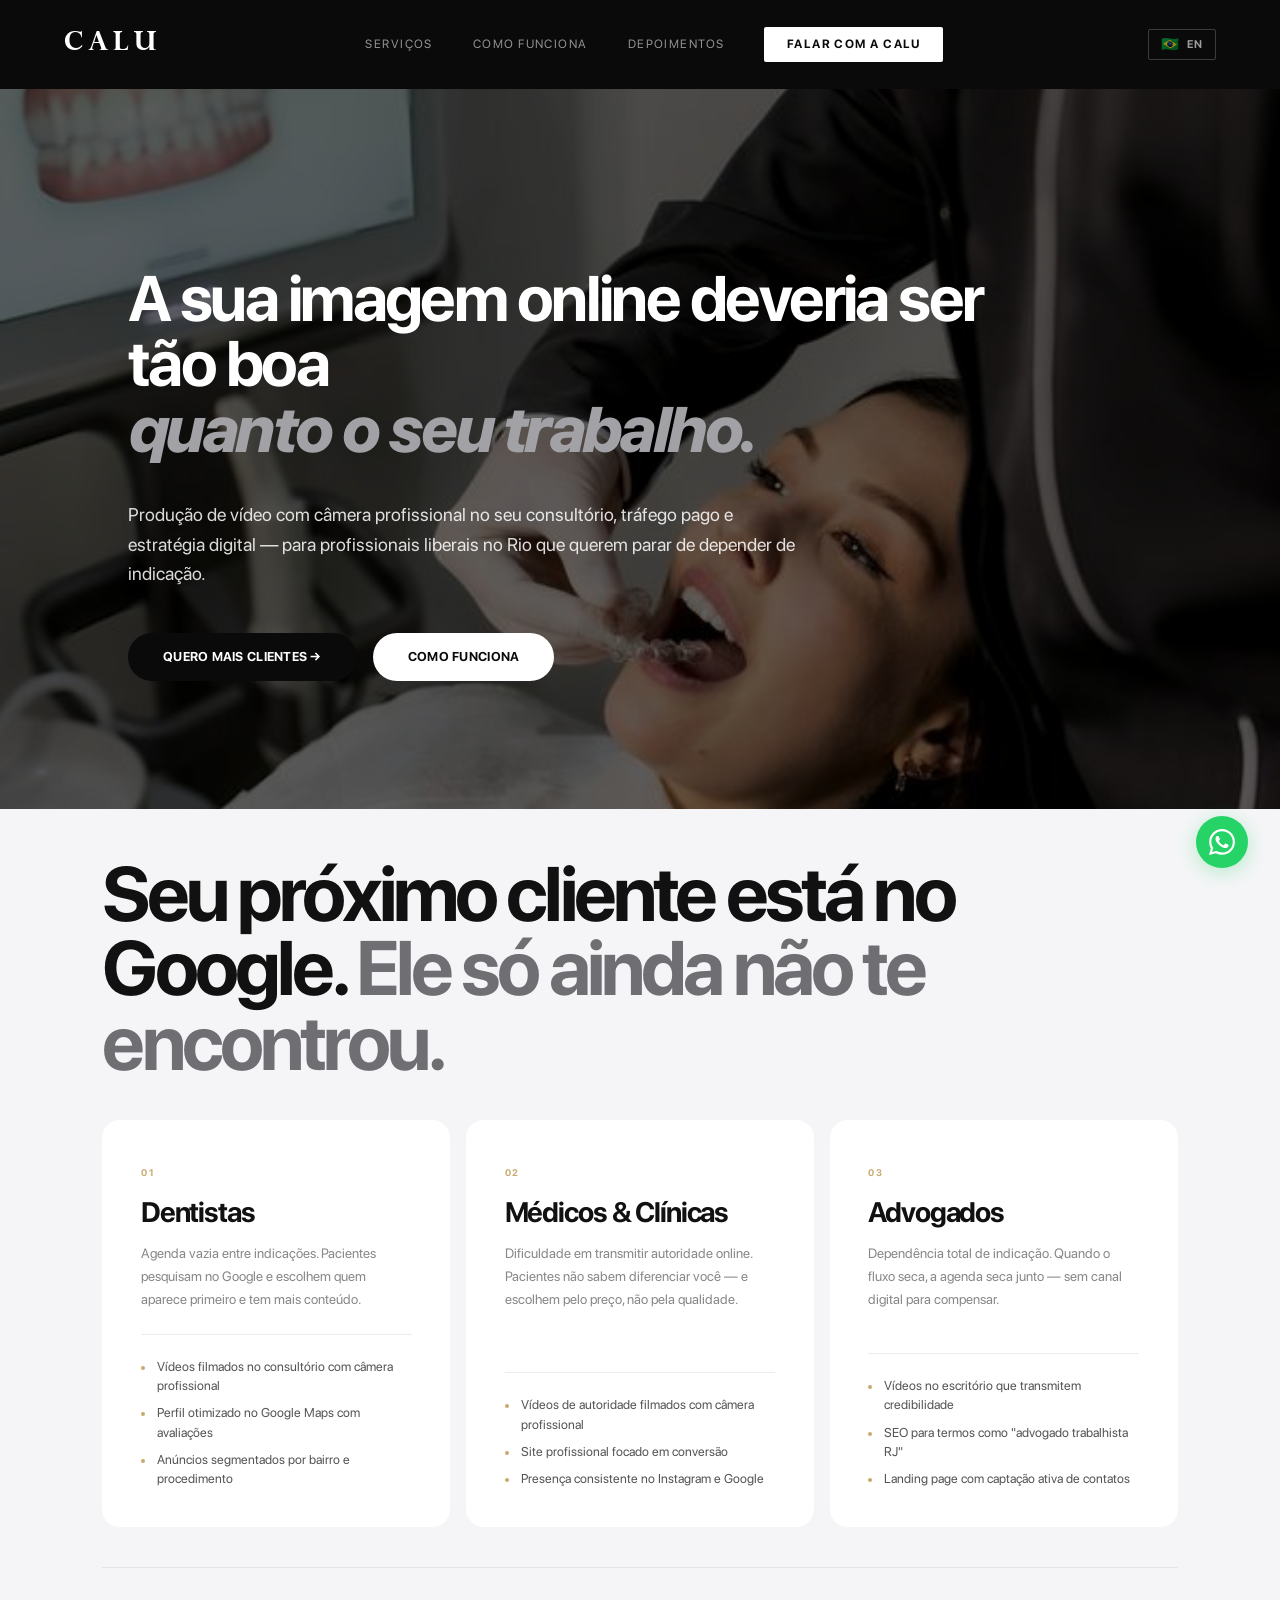
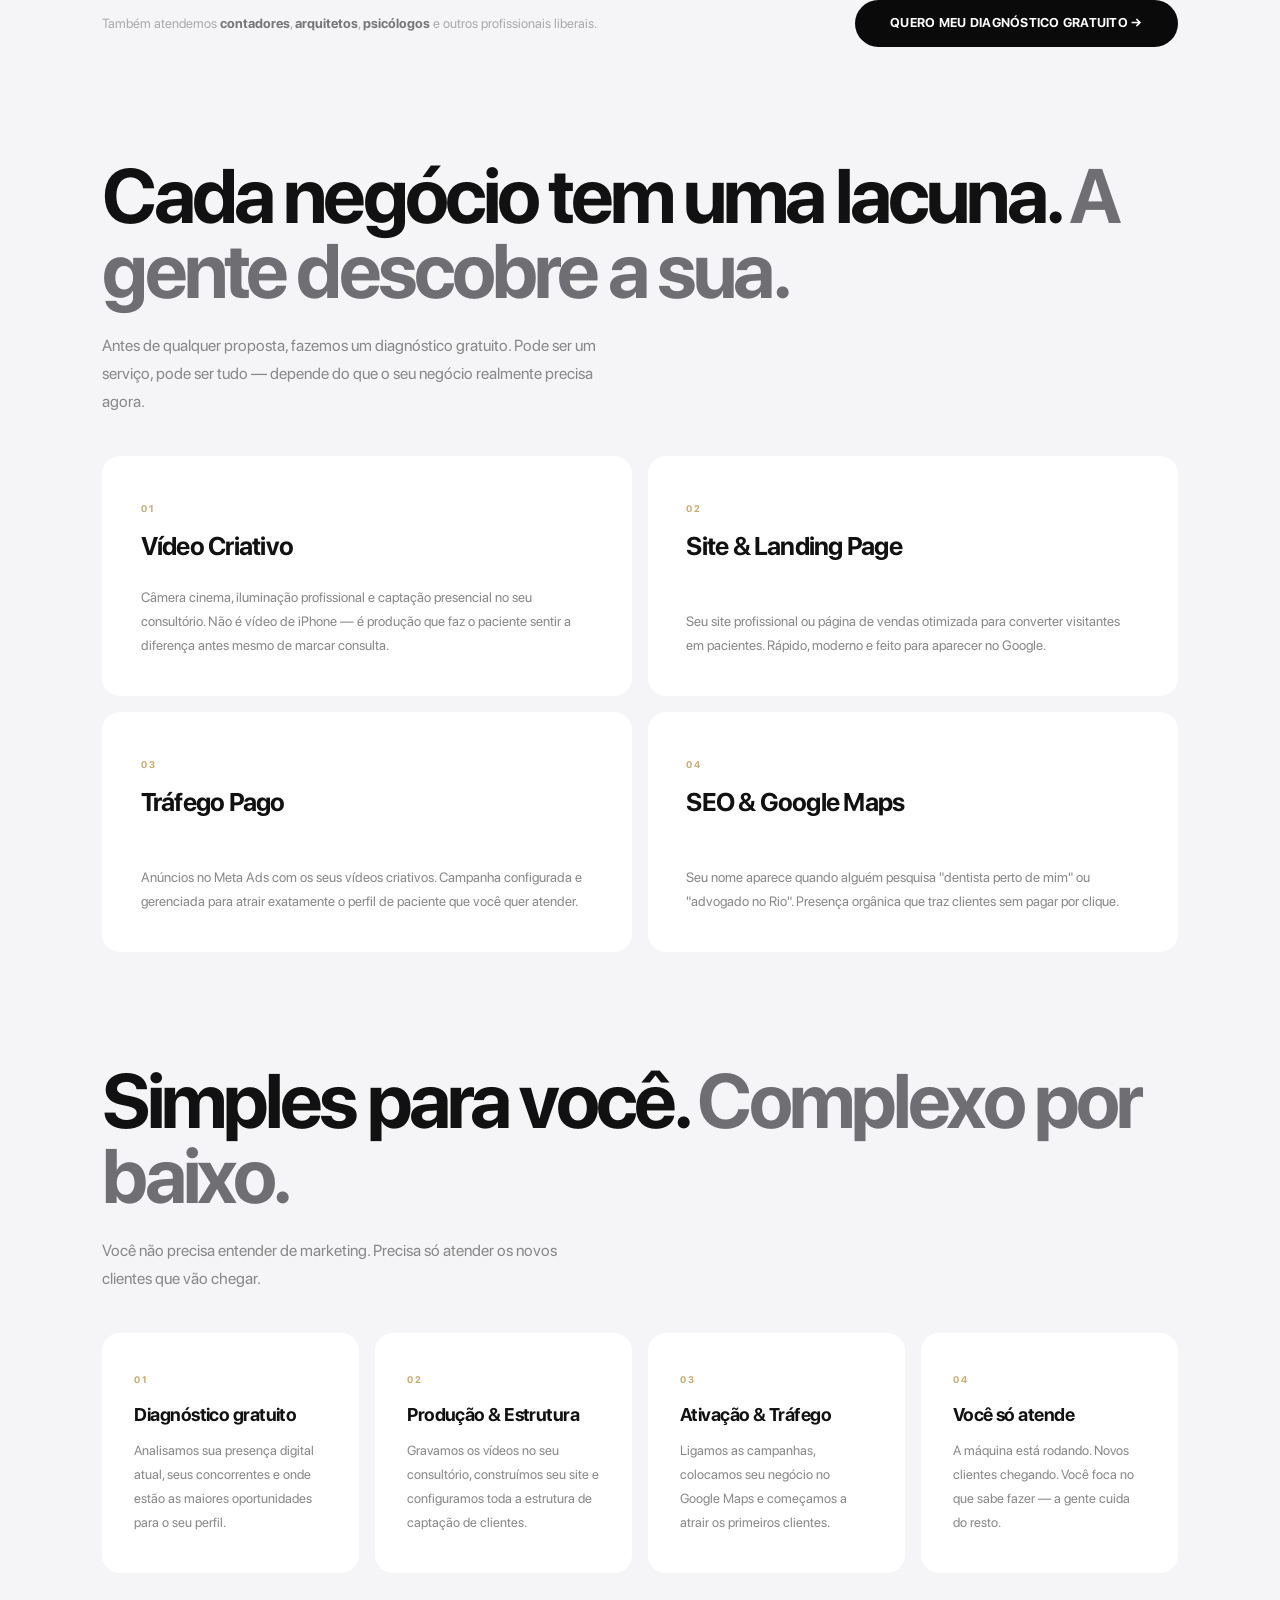
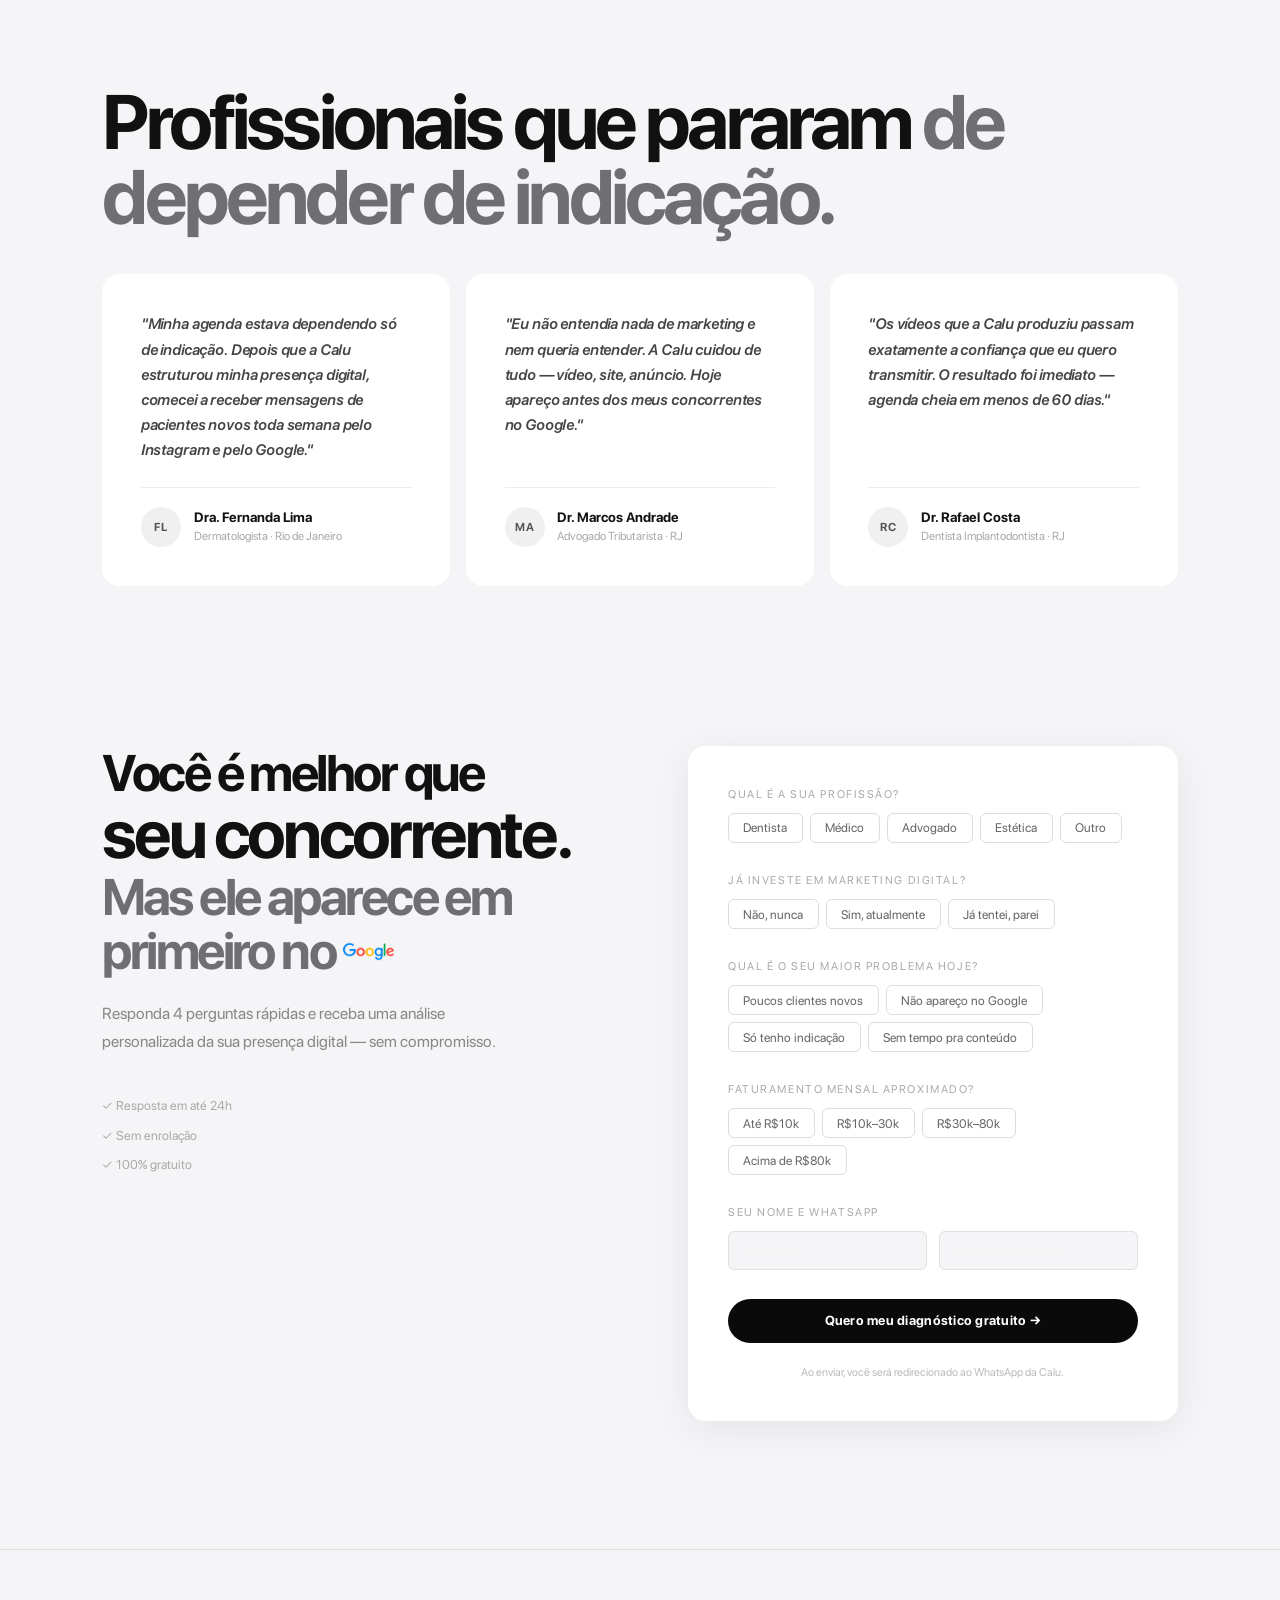
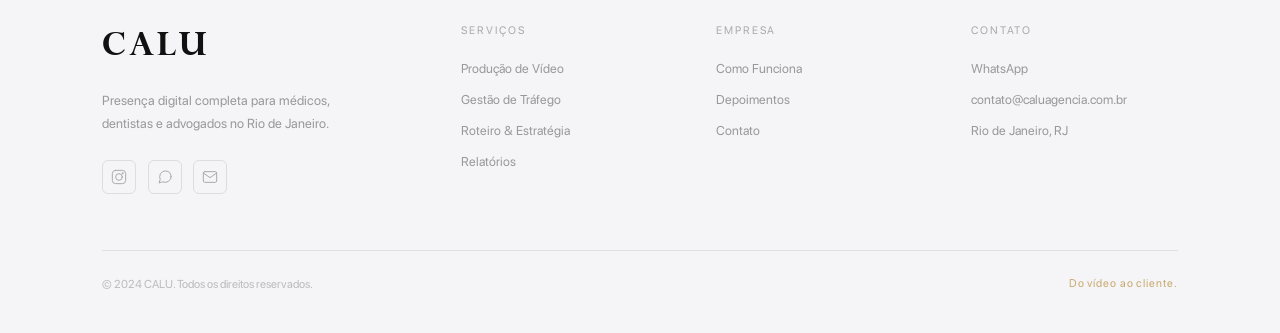
==== commit 6b470bc1: "CTA typographic layout, Google logo inline, Apple-style polish" ====
--- a/index.html
+++ b/index.html
@@ -212,7 +212,7 @@
   <section id="cta">
     <div class="cta-inner">
       <div class="cta-left fade-up">
-        <h2 class="section-title" data-i18n="cta.title">Você pode ser melhor que seu concorrente. <span class="title-muted">Mas ele aparece primeiro no <img src="Google Logo PNG.jpeg" alt="Google" class="google-logo">.</span></h2>
+        <h2 class="section-title cta-title-block">Você é melhor que<br><span class="cta-line-big">seu concorrente.</span><br><span class="title-muted">Mas ele aparece em<br>primeiro no <img src="google.png" alt="Google" class="google-logo"></span></h2>
         <p class="section-sub" data-i18n="cta.sub">Responda 4 perguntas rápidas e receba uma análise personalizada da sua presença digital — sem compromisso.</p>
         <div class="cta-trust">
           <div class="cta-trust-item">✓ Resposta em até 24h</div>
--- a/style.css
+++ b/style.css
@@ -246,12 +246,13 @@
 .section-title em { font-style: italic; color: var(--accent); font-weight: 800; }
 .title-muted { color: #6e6e73; font-weight: 800; }
 .google-logo {
-  height: .85em;
+  height: 1em;
   width: auto;
   display: inline-block;
   vertical-align: middle;
   position: relative;
-  top: -.05em;
+  top: -.08em;
+  background: none;
 }
 .section-sub {
   margin-top: 1.5rem;
@@ -525,6 +526,48 @@
   font-size: clamp(2rem, 4vw, 4.5rem);
   max-width: 640px;
   line-height: 1.05;
+}
+.cta-title-block {
+  text-align: justify;
+  text-align-last: left;
+}
+.cta-line-big {
+  font-size: 1.32em;
+  letter-spacing: -.05em;
+}
+.cta-headline { display: flex; flex-direction: column; gap: 0; }
+.cta-pre {
+  font-size: clamp(1rem, 2vw, 1.4rem);
+  font-weight: 600;
+  color: #6e6e73;
+  letter-spacing: -.02em;
+  margin-bottom: -.1em;
+}
+.cta-mas {
+  font-size: clamp(4rem, 10vw, 9rem);
+  font-weight: 800;
+  color: var(--text);
+  letter-spacing: -.06em;
+  line-height: .85;
+  margin: 0;
+}
+.cta-mid {
+  font-size: clamp(1.2rem, 2vw, 1.6rem);
+  font-weight: 600;
+  color: #6e6e73;
+  letter-spacing: -.02em;
+  margin-top: .4em;
+  display: flex;
+  align-items: center;
+  gap: .4em;
+  flex-wrap: wrap;
+}
+.cta-google {
+  height: 1.4em;
+  width: auto;
+  object-fit: contain;
+  display: inline-block;
+  vertical-align: middle;
 }
 #cta .section-sub { color: #888; margin-top: 1.2rem; max-width: 400px; }
 
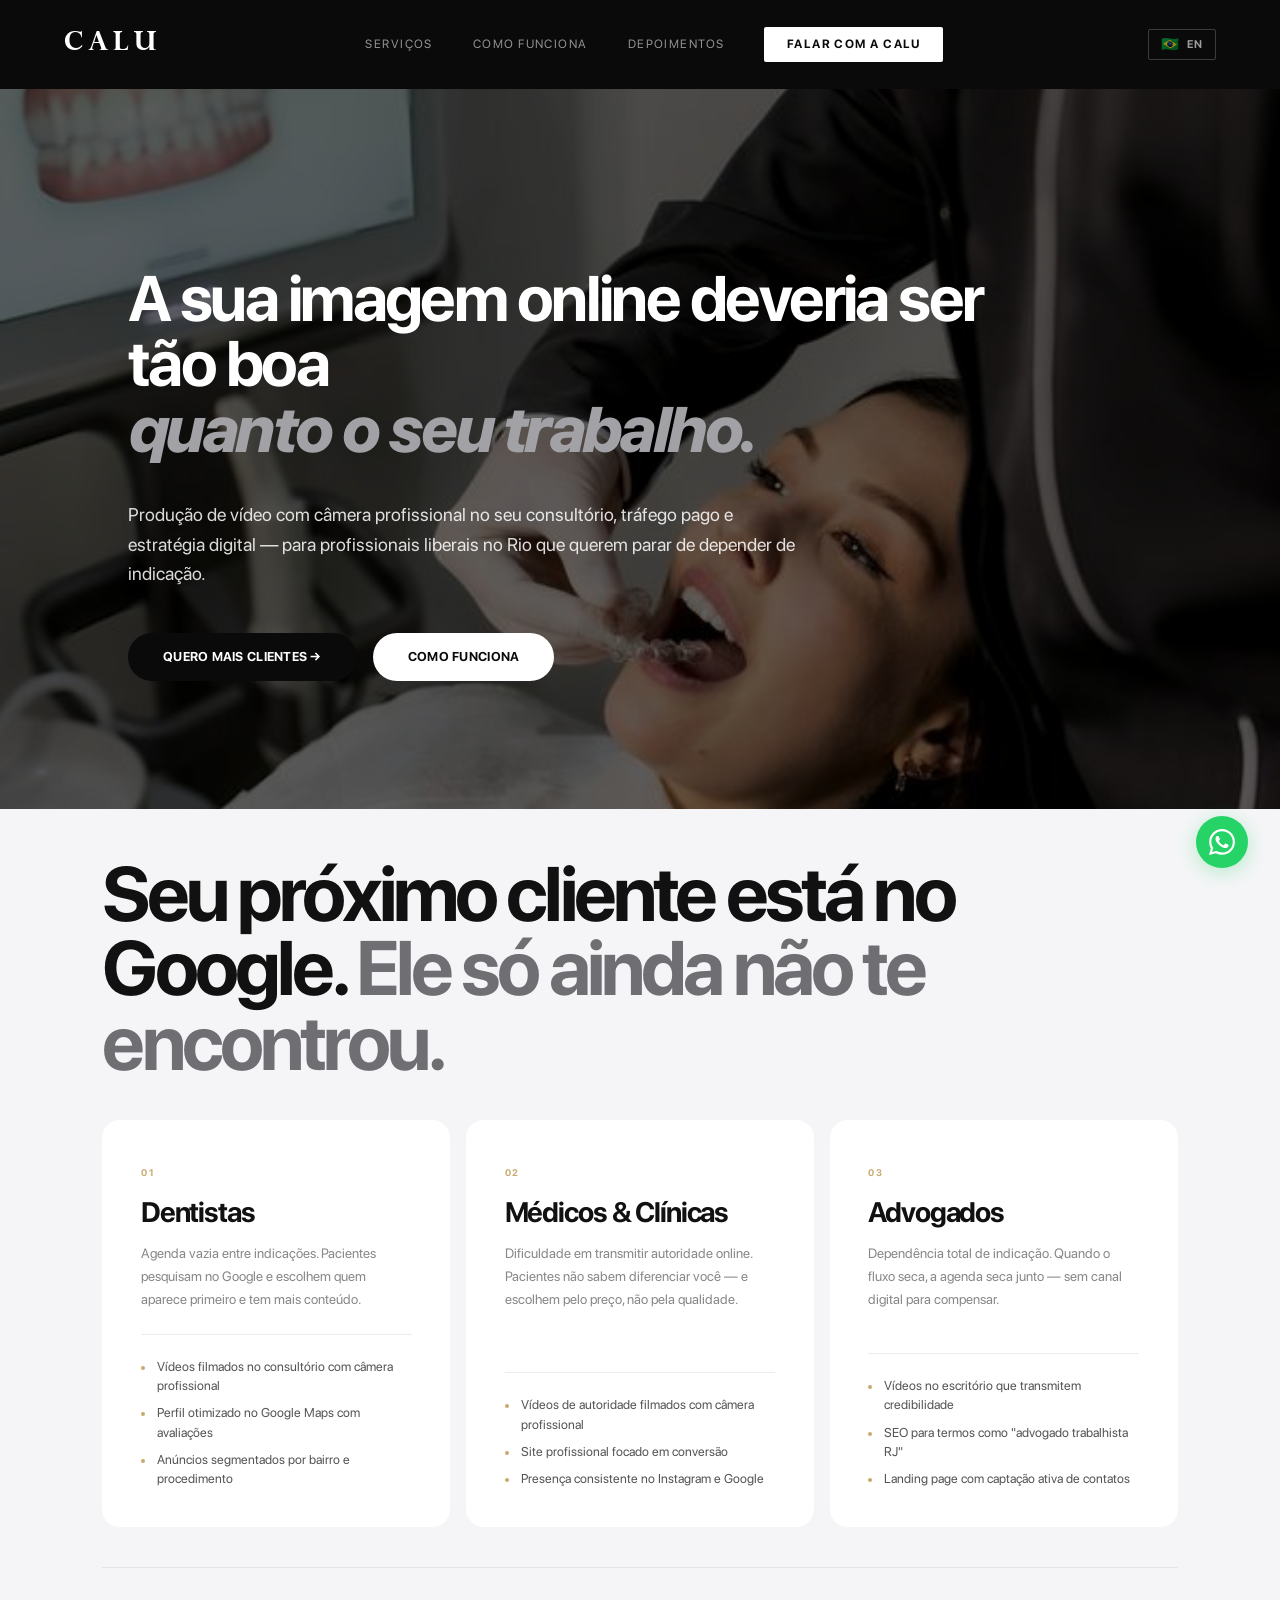
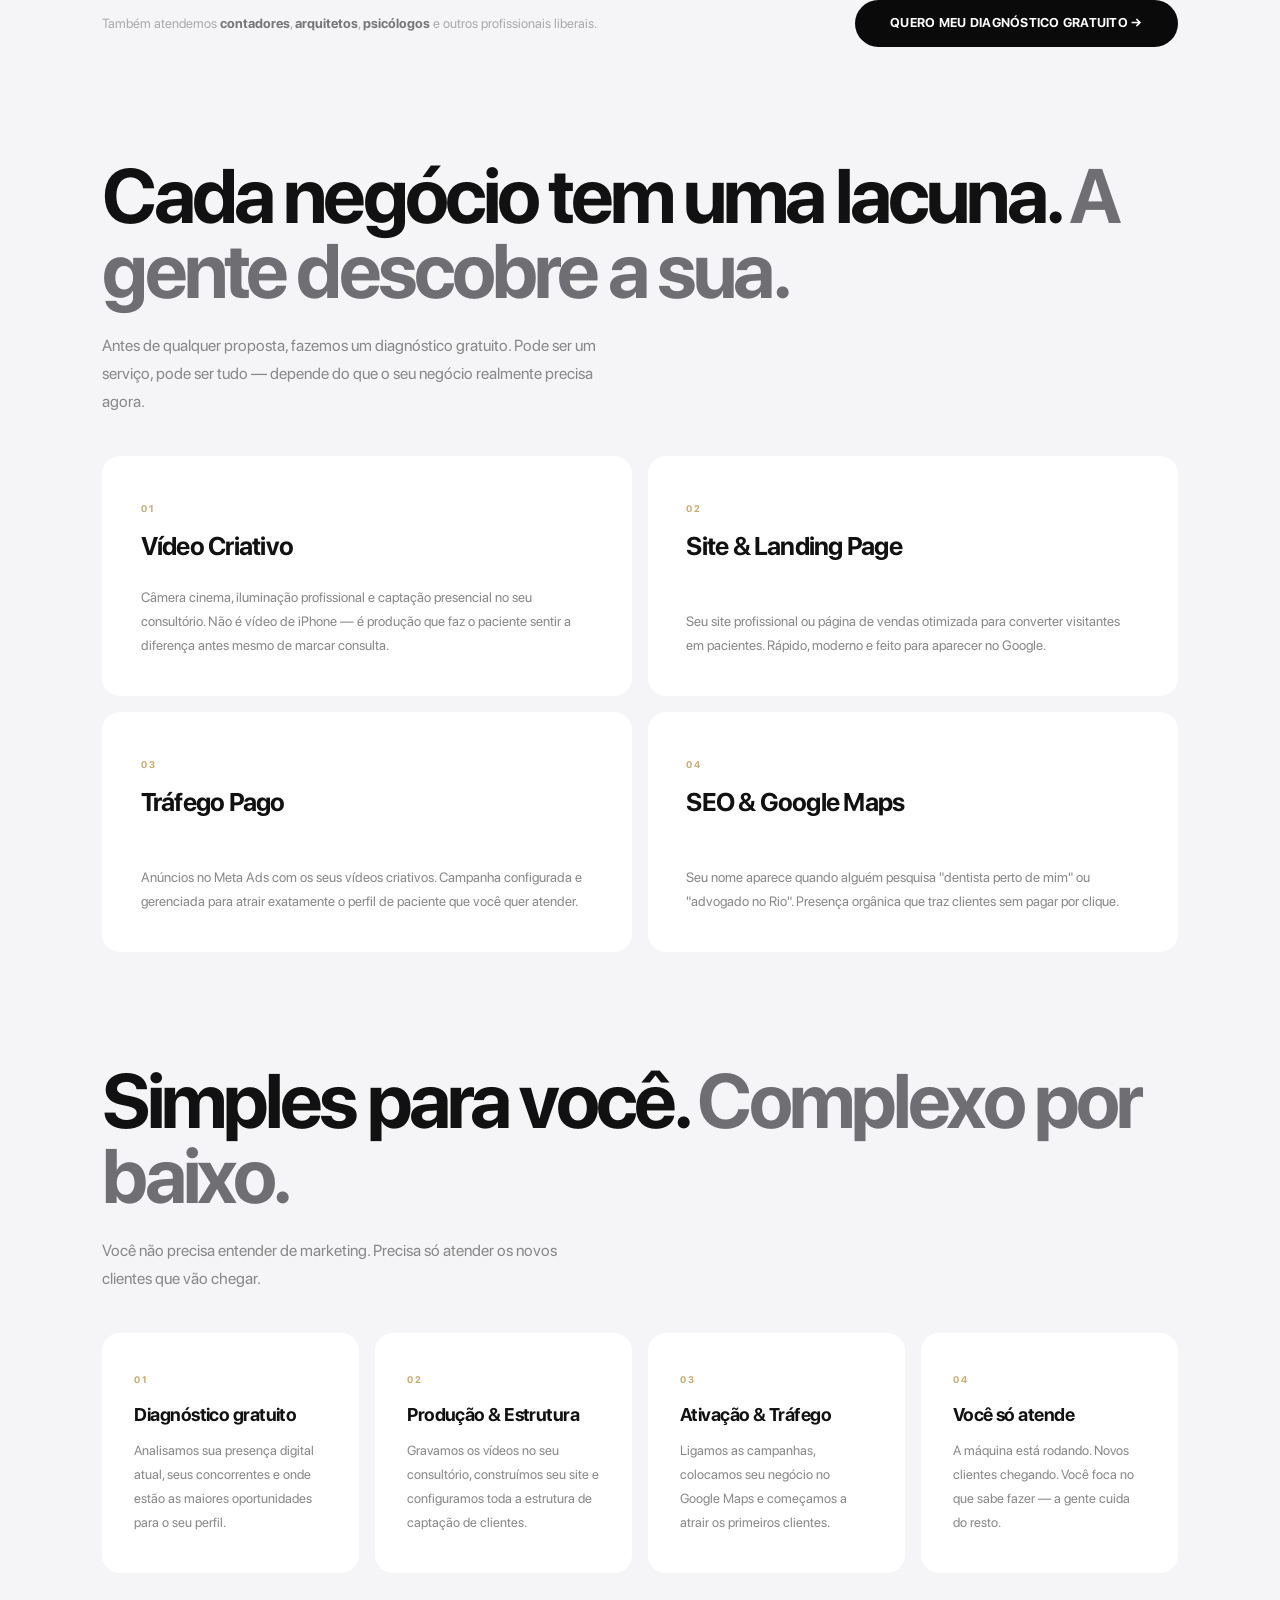
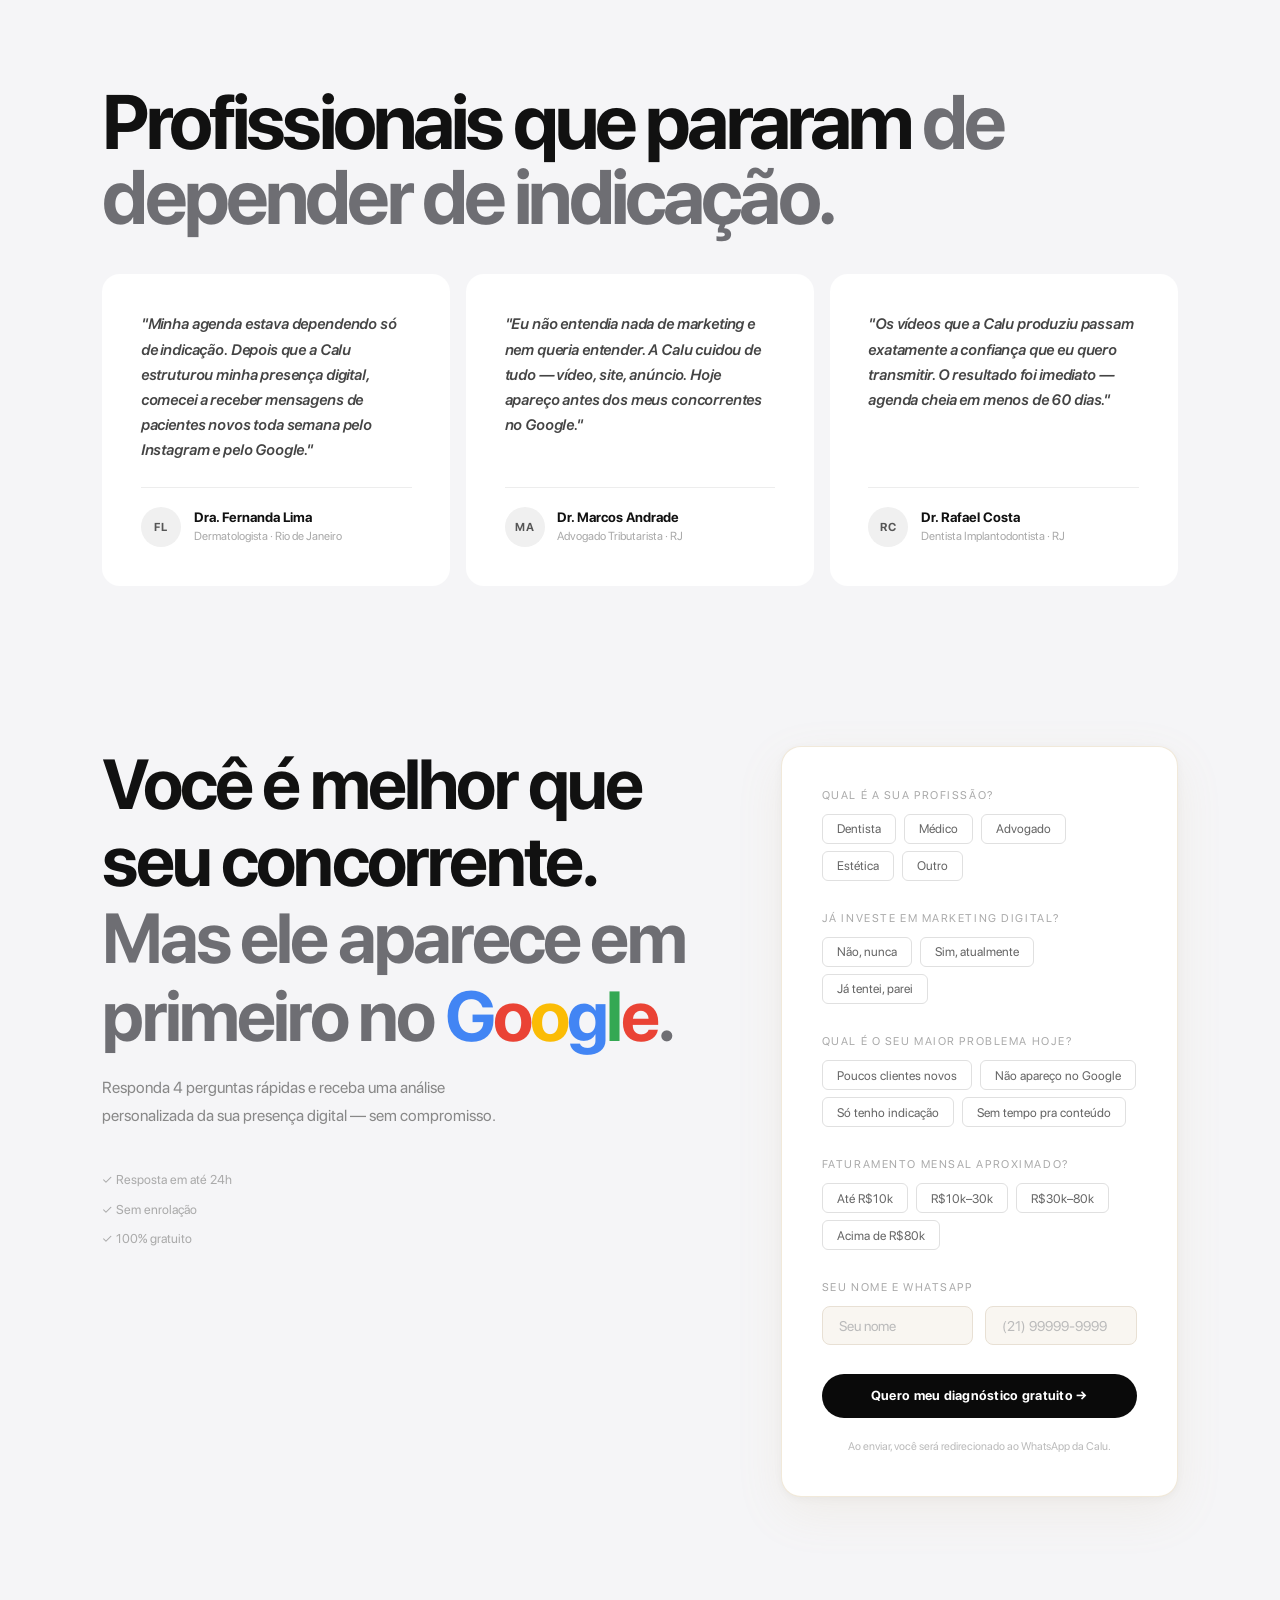
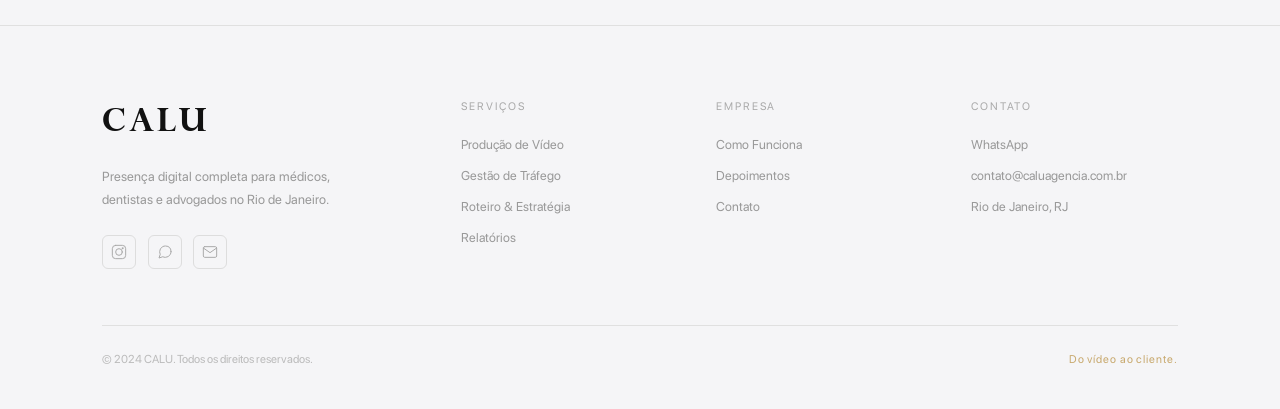
==== commit cbbd216f: "Redesign CTA section: new headline layout with uniform font size, Google colored text, gray muted li" ====
--- a/index.html
+++ b/index.html
@@ -7,7 +7,7 @@
   <link rel="preconnect" href="https://fonts.googleapis.com">
   <link rel="preconnect" href="https://fonts.gstatic.com" crossorigin>
   <link href="https://fonts.googleapis.com/css2?family=Inter:wght@400;500;700;800;900&display=swap" rel="stylesheet">
-  <link rel="stylesheet" href="style.css?v=15" />
+  <link rel="stylesheet" href="style.css?v=16" />
 </head>
 <body>
 
@@ -212,7 +212,12 @@
   <section id="cta">
     <div class="cta-inner">
       <div class="cta-left fade-up">
-        <h2 class="section-title cta-title-block">Você é melhor que<br><span class="cta-line-big">seu concorrente.</span><br><span class="title-muted">Mas ele aparece em<br>primeiro no <img src="google.png" alt="Google" class="google-logo"></span></h2>
+        <h2 class="cta-headline-block">
+  <span class="cta-hl">Você é melhor que</span>
+  <span class="cta-hl">seu concorrente.</span>
+  <span class="cta-hl" style="color:#6e6e73">Mas ele aparece em</span>
+  <span class="cta-hl" style="color:#6e6e73">primeiro no <span class="google-colored"><span style="color:#4285F4">G</span><span style="color:#EA4335">o</span><span style="color:#FBBC05">o</span><span style="color:#4285F4">g</span><span style="color:#34A853">l</span><span style="color:#EA4335">e</span></span>.</span>
+</h2>
         <p class="section-sub" data-i18n="cta.sub">Responda 4 perguntas rápidas e receba uma análise personalizada da sua presença digital — sem compromisso.</p>
         <div class="cta-trust">
           <div class="cta-trust-item">✓ Resposta em até 24h</div>
--- a/style.css
+++ b/style.css
@@ -519,6 +519,8 @@
   background: var(--off-white);
   color: var(--text);
   padding: 8rem 8vw;
+  position: relative;
+  overflow: hidden;
 }
 #cta .section-tag { color: var(--accent); }
 #cta .section-title {
@@ -528,8 +530,21 @@
   line-height: 1.05;
 }
 .cta-title-block {
-  text-align: justify;
-  text-align-last: left;
+  text-align: left;
+}
+
+.cta-headline-block {
+  display: flex;
+  flex-direction: column;
+  line-height: 1.1;
+  gap: 0;
+}
+.cta-hl {
+  font-size: clamp(3rem, 5.5vw, 5.5rem);
+  font-weight: 800;
+  color: var(--text);
+  letter-spacing: -.04em;
+  white-space: nowrap;
 }
 .cta-line-big {
   font-size: 1.32em;
@@ -576,6 +591,8 @@
   grid-template-columns: 1fr 1fr;
   gap: 6rem;
   align-items: start;
+  position: relative;
+  z-index: 1;
 }
 
 .cta-trust {
@@ -591,10 +608,10 @@
 
 .cta-form-wrap {
   background: var(--white);
-  border: none;
-  border-radius: 18px;
+  border: 1px solid rgba(200,169,110,0.25);
+  border-radius: 20px;
   padding: 2.5rem;
-  box-shadow: 0 8px 40px rgba(0,0,0,0.07);
+  box-shadow: 0 2px 8px rgba(0,0,0,0.04), 0 16px 48px rgba(200,169,110,0.1);
 }
 .cta-form { display: flex; flex-direction: column; gap: 1.8rem; }
 .form-group { display: flex; flex-direction: column; gap: .6rem; }
@@ -607,7 +624,7 @@
 .form-options { display: flex; flex-wrap: wrap; gap: .45rem; }
 .form-opt {
   background: transparent;
-  border: 1px solid #ddd;
+  border: 1px solid #e0e0e0;
   color: #666;
   padding: .4rem .9rem;
   border-radius: 6px;
@@ -627,9 +644,9 @@
 .form-inputs { display: flex; gap: .75rem; flex-wrap: wrap; }
 .form-input {
   flex: 1; min-width: 140px;
-  background: #f5f5f7;
-  border: 1px solid #e0e0e0;
-  border-radius: 6px;
+  background: #f9f6f1;
+  border: 1px solid #e8e0d4;
+  border-radius: 8px;
   padding: .65rem 1rem;
   color: var(--text);
   font-size: .88rem;
@@ -637,7 +654,7 @@
   outline: none;
   transition: border-color .2s;
 }
-.form-input::placeholder { color: rgba(255,255,255,0.2); }
+.form-input::placeholder { color: #bbb; }
 .form-input:focus { border-color: var(--accent); }
 .btn-submit {
   background: var(--black); color: var(--white);
@@ -648,7 +665,7 @@
   cursor: pointer; transition: background .2s, transform .15s;
   width: 100%;
 }
-.btn-submit:hover { background: #333; transform: translateY(-1px); }
+.btn-submit:hover { background: #222; transform: translateY(-1px); }
 .form-disclaimer {
   font-size: .7rem;
   color: #bbb;
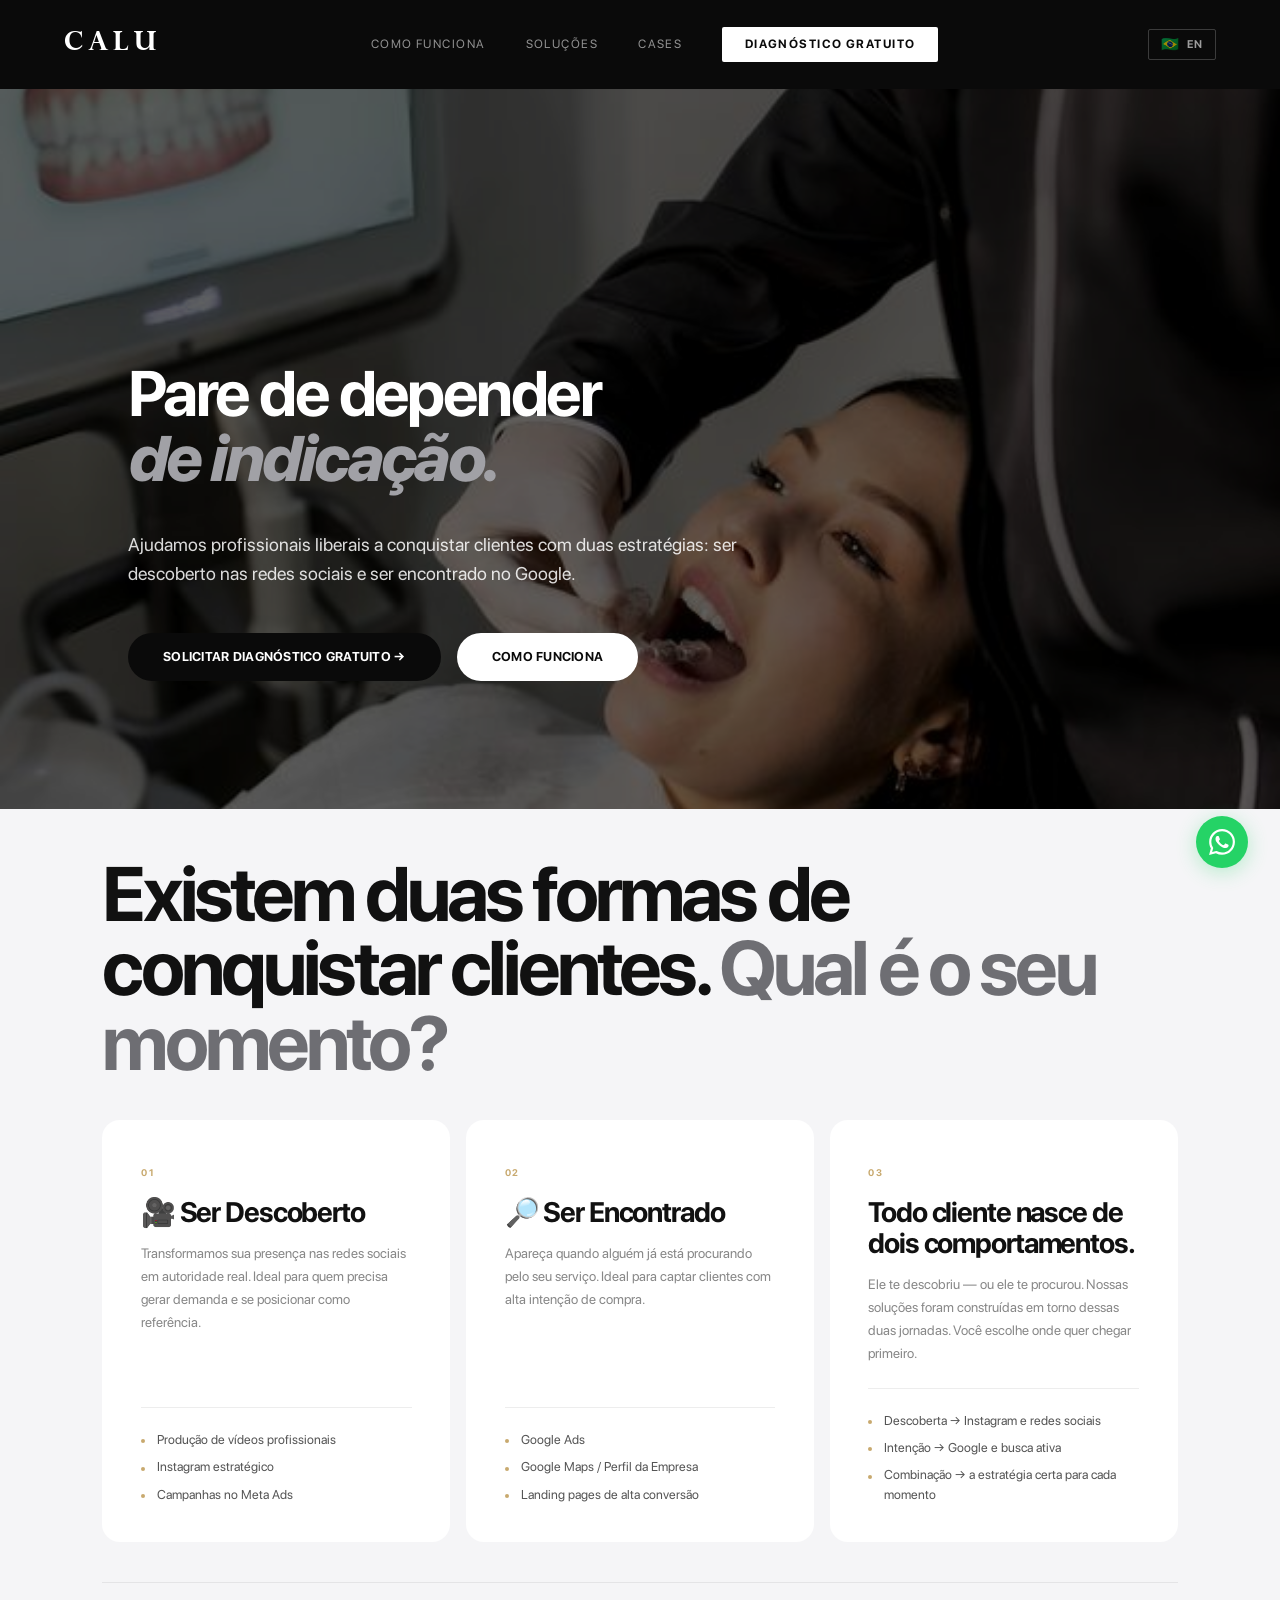
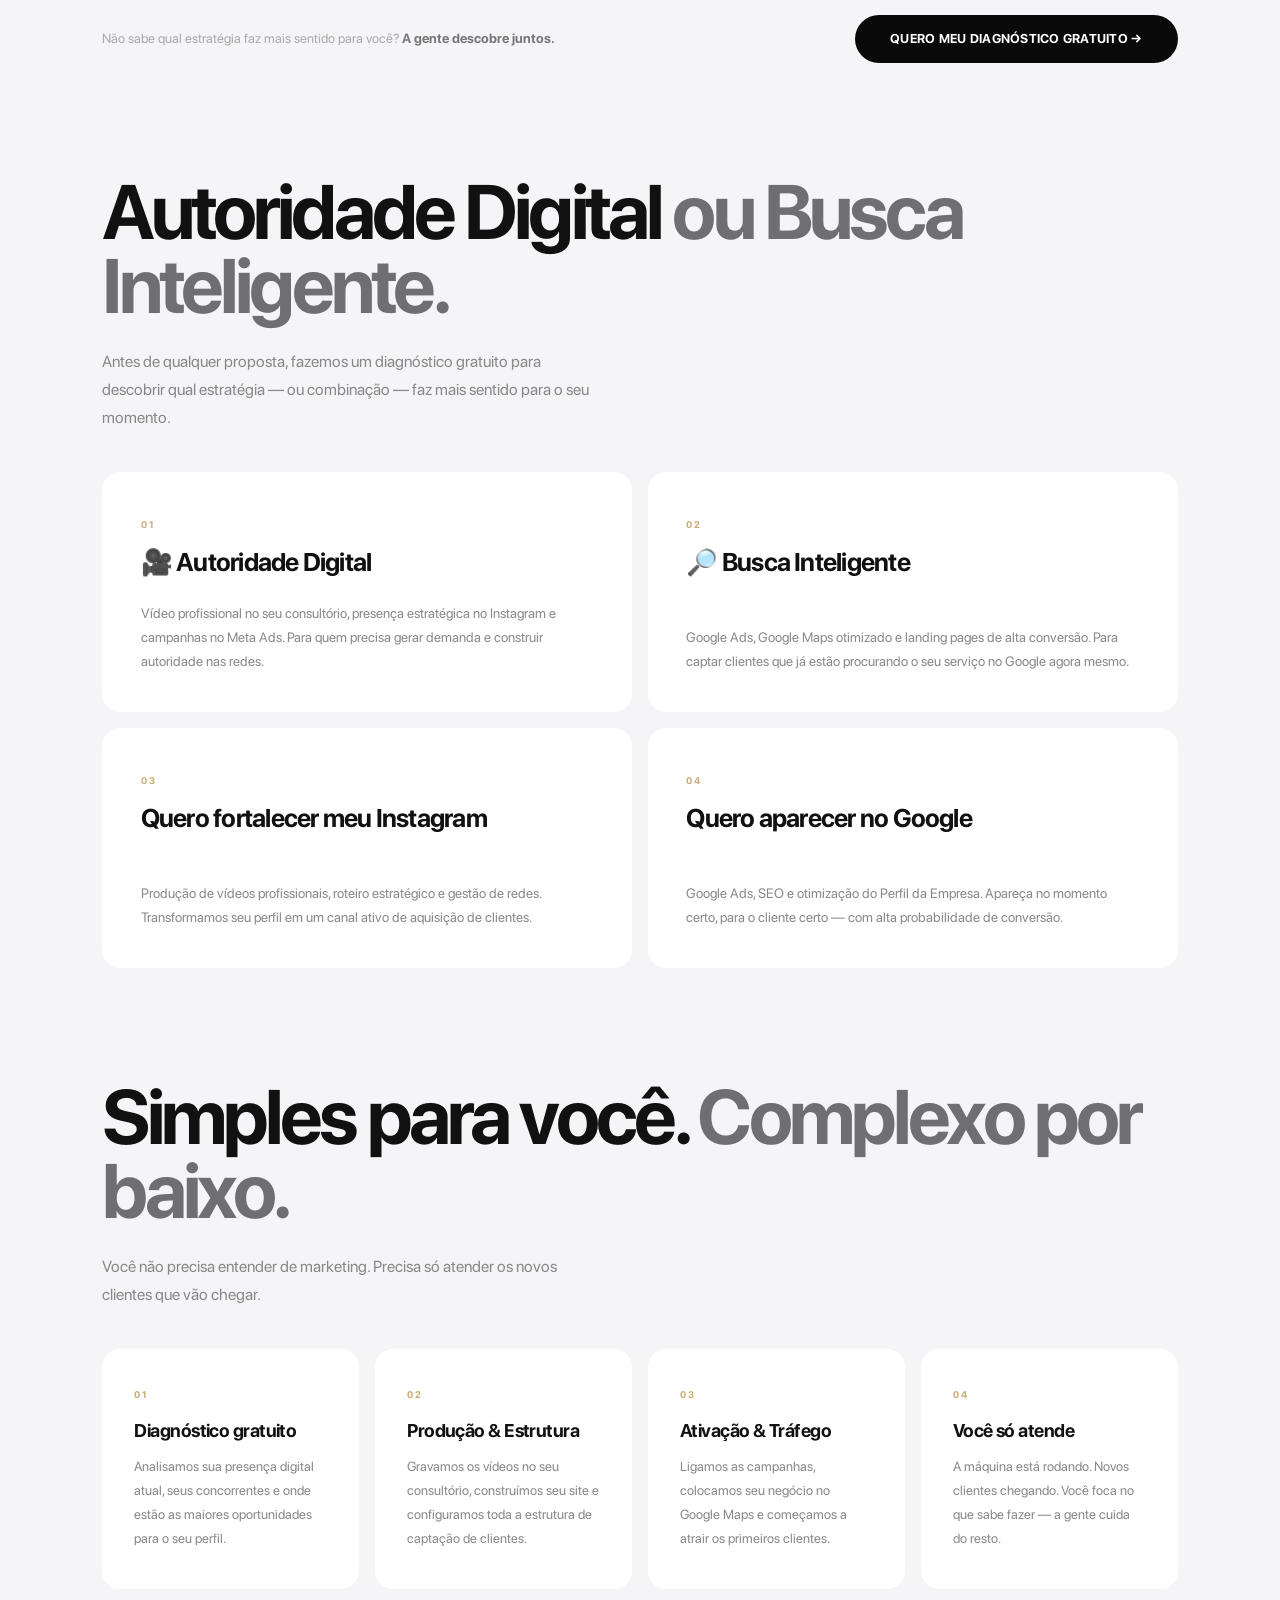
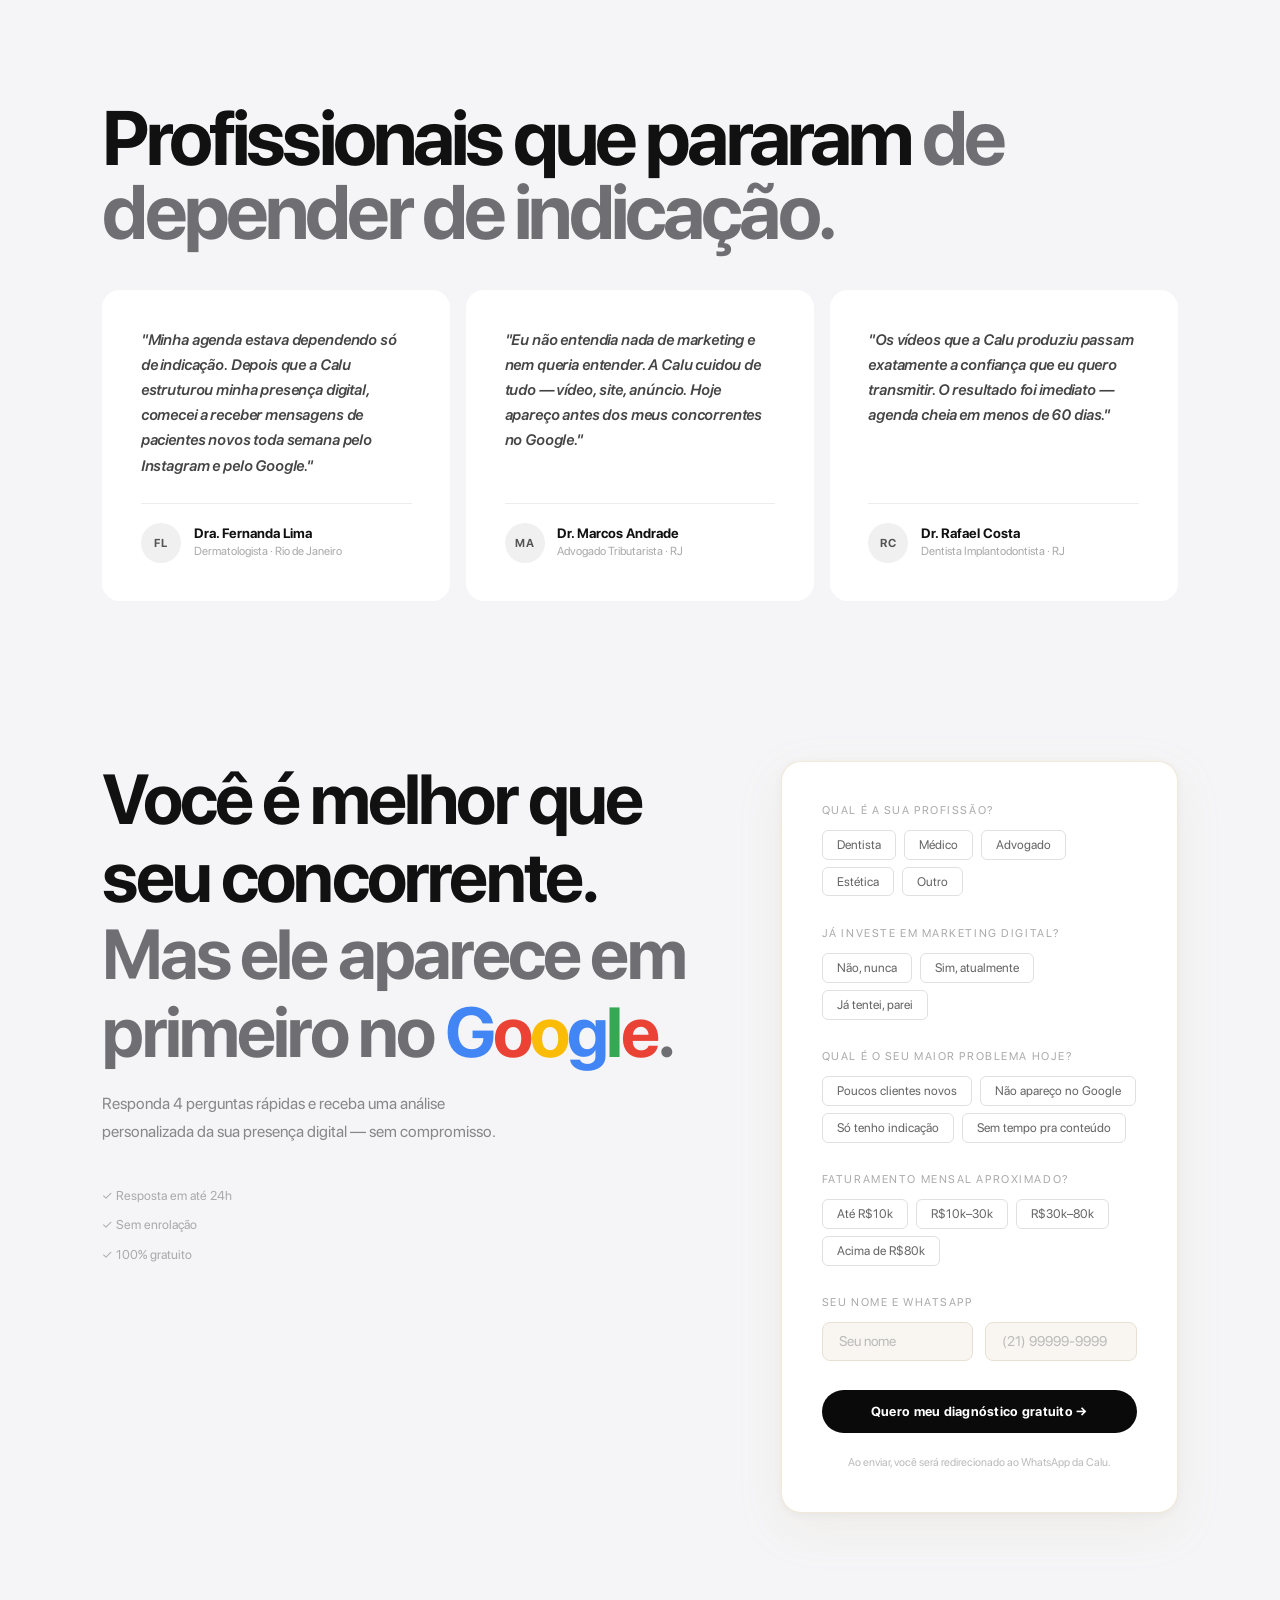
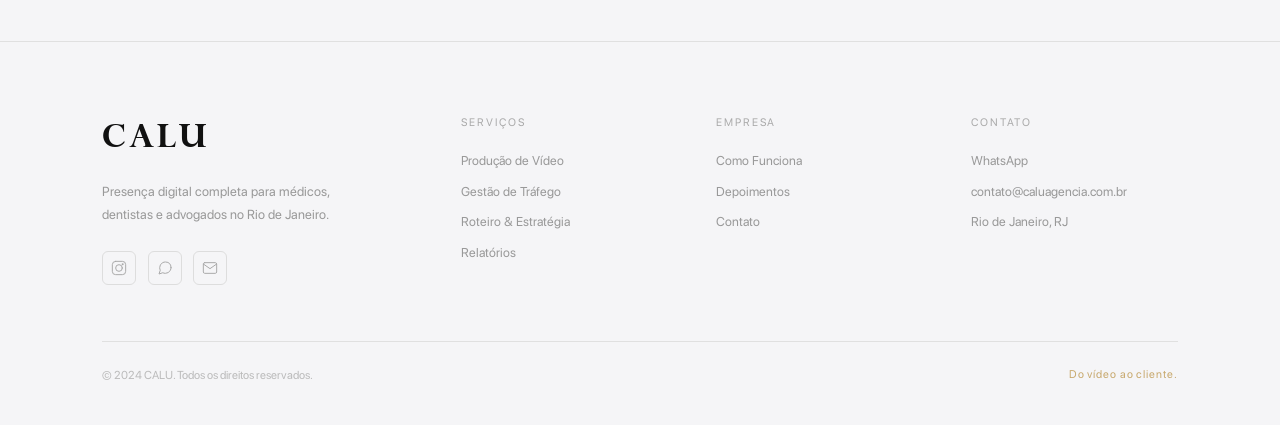
==== commit 771b9331: "Reposicionar narrativa: duas estratégias (Descoberta vs Intenção) - Hero: novo título "Pare de depen" ====
--- a/index.html
+++ b/index.html
@@ -7,7 +7,7 @@
   <link rel="preconnect" href="https://fonts.googleapis.com">
   <link rel="preconnect" href="https://fonts.gstatic.com" crossorigin>
   <link href="https://fonts.googleapis.com/css2?family=Inter:wght@400;500;700;800;900&display=swap" rel="stylesheet">
-  <link rel="stylesheet" href="style.css?v=16" />
+  <link rel="stylesheet" href="style.css?v=17" />
 </head>
 <body>
 
@@ -15,10 +15,10 @@
   <nav id="navbar">
     <div class="nav-logo">CALU</div>
     <div class="nav-links">
-      <a href="#servicos">Serviços</a>
       <a href="#processo">Como Funciona</a>
-      <a href="#depoimentos">Depoimentos</a>
-      <a href="#cta" class="nav-cta">Falar com a Calu</a>
+      <a href="#servicos">Soluções</a>
+      <a href="#depoimentos">Cases</a>
+      <a href="#cta" class="nav-cta">Diagnóstico gratuito</a>
     </div>
     <button class="lang-toggle" onclick="toggleLang()" title="Switch language">
       <span class="lang-flag">🇧🇷</span>
@@ -31,10 +31,10 @@
 
   <!-- Mobile Menu -->
   <div class="mobile-menu" id="mobileMenu">
-    <a href="#servicos" onclick="toggleMenu()">Serviços</a>
     <a href="#processo" onclick="toggleMenu()">Como Funciona</a>
-    <a href="#depoimentos" onclick="toggleMenu()">Depoimentos</a>
-    <a href="#cta" onclick="toggleMenu()" style="color: var(--accent);">Falar com a Calu →</a>
+    <a href="#servicos" onclick="toggleMenu()">Soluções</a>
+    <a href="#depoimentos" onclick="toggleMenu()">Cases</a>
+    <a href="#cta" onclick="toggleMenu()" style="color: var(--accent);">Diagnóstico gratuito →</a>
   </div>
 
   <!-- Hero -->
@@ -44,96 +44,96 @@
     <div class="hero-slide" style="background-image:url('este_c.jpg')"></div>
     <div class="hero-bg"></div>
     <h1 class="hero-title fade-up" data-i18n="hero.title">
-      A sua imagem online deveria ser tão boa<br/><em>quanto o seu trabalho.</em>
+      Pare de depender<br/><em>de indicação.</em>
     </h1>
     <p class="hero-sub fade-up" data-i18n="hero.sub">
-      Produção de vídeo com câmera profissional no seu consultório, tráfego pago e estratégia digital — para profissionais liberais no Rio que querem parar de depender de indicação.
+      Ajudamos profissionais liberais a conquistar clientes com duas estratégias: ser descoberto nas redes sociais e ser encontrado no Google.
     </p>
     <div class="hero-actions fade-up">
-      <a href="https://wa.me/5521982629968?text=Olá!%20Quero%20mais%20pacientes%20e%20clientes." class="btn-primary" data-i18n="hero.btn1">Quero mais clientes →</a>
-      <a href="#servicos" class="btn-outline" data-i18n="hero.btn2">Como funciona</a>
-    </div>
-  </section>
-
-  <!-- Para quem é -->
+      <a href="https://wa.me/5521982629968?text=Olá!%20Quero%20mais%20pacientes%20e%20clientes." class="btn-primary" data-i18n="hero.btn1">Solicitar diagnóstico gratuito →</a>
+      <a href="#processo" class="btn-outline" data-i18n="hero.btn2">Como funciona</a>
+    </div>
+  </section>
+
+  <!-- Como funciona -->
   <section id="para-quem">
     <div class="pq-intro fade-up">
       <div>
-        <h2 class="section-title">Seu próximo cliente está no Google. <span class="title-muted">Ele só ainda não te encontrou.</span></h2>
+        <h2 class="section-title">Existem duas formas de conquistar clientes. <span class="title-muted">Qual é o seu momento?</span></h2>
       </div>
 
     </div>
     <div class="pq-cols">
       <div class="pq-col fade-up">
         <div class="pq-col-num">01</div>
-        <h3 class="pq-col-name">Dentistas</h3>
-        <p class="pq-col-desc">Agenda vazia entre indicações. Pacientes pesquisam no Google e escolhem quem aparece primeiro e tem mais conteúdo.</p>
+        <h3 class="pq-col-name">🎥 Ser Descoberto</h3>
+        <p class="pq-col-desc">Transformamos sua presença nas redes sociais em autoridade real. Ideal para quem precisa gerar demanda e se posicionar como referência.</p>
         <ul class="pq-col-list">
-          <li>Vídeos filmados no consultório com câmera profissional</li>
-          <li>Perfil otimizado no Google Maps com avaliações</li>
-          <li>Anúncios segmentados por bairro e procedimento</li>
+          <li>Produção de vídeos profissionais</li>
+          <li>Instagram estratégico</li>
+          <li>Campanhas no Meta Ads</li>
         </ul>
       </div>
       <div class="pq-col fade-up">
         <div class="pq-col-num">02</div>
-        <h3 class="pq-col-name">Médicos & Clínicas</h3>
-        <p class="pq-col-desc">Dificuldade em transmitir autoridade online. Pacientes não sabem diferenciar você — e escolhem pelo preço, não pela qualidade.</p>
+        <h3 class="pq-col-name">🔎 Ser Encontrado</h3>
+        <p class="pq-col-desc">Apareça quando alguém já está procurando pelo seu serviço. Ideal para captar clientes com alta intenção de compra.</p>
         <ul class="pq-col-list">
-          <li>Vídeos de autoridade filmados com câmera profissional</li>
-          <li>Site profissional focado em conversão</li>
-          <li>Presença consistente no Instagram e Google</li>
+          <li>Google Ads</li>
+          <li>Google Maps / Perfil da Empresa</li>
+          <li>Landing pages de alta conversão</li>
         </ul>
       </div>
       <div class="pq-col fade-up">
         <div class="pq-col-num">03</div>
-        <h3 class="pq-col-name">Advogados</h3>
-        <p class="pq-col-desc">Dependência total de indicação. Quando o fluxo seca, a agenda seca junto — sem canal digital para compensar.</p>
+        <h3 class="pq-col-name">Todo cliente nasce de dois comportamentos.</h3>
+        <p class="pq-col-desc">Ele te descobriu — ou ele te procurou. Nossas soluções foram construídas em torno dessas duas jornadas. Você escolhe onde quer chegar primeiro.</p>
         <ul class="pq-col-list">
-          <li>Vídeos no escritório que transmitem credibilidade</li>
-          <li>SEO para termos como "advogado trabalhista RJ"</li>
-          <li>Landing page com captação ativa de contatos</li>
+          <li>Descoberta → Instagram e redes sociais</li>
+          <li>Intenção → Google e busca ativa</li>
+          <li>Combinação → a estratégia certa para cada momento</li>
         </ul>
       </div>
     </div>
     <div class="pq-bottom fade-up">
-      <p>Também atendemos <strong>contadores</strong>, <strong>arquitetos</strong>, <strong>psicólogos</strong> e outros profissionais liberais.</p>
+      <p>Não sabe qual estratégia faz mais sentido para você? <strong>A gente descobre juntos.</strong></p>
       <a href="#cta" class="btn-primary">Quero meu diagnóstico gratuito →</a>
     </div>
   </section>
 
-  <!-- Serviços -->
+  <!-- Soluções -->
   <section id="servicos">
     <div class="svc-header fade-up">
-      <h2 class="section-title" data-i18n="services.title">Cada negócio tem uma lacuna. <span class="title-muted">A gente descobre a sua.</span></h2>
-      <p class="section-sub" data-i18n="services.sub">Antes de qualquer proposta, fazemos um diagnóstico gratuito. Pode ser um serviço, pode ser tudo — depende do que o seu negócio realmente precisa agora.</p>
+      <h2 class="section-title" data-i18n="services.title">Autoridade Digital <span class="title-muted">ou Busca Inteligente.</span></h2>
+      <p class="section-sub" data-i18n="services.sub">Antes de qualquer proposta, fazemos um diagnóstico gratuito para descobrir qual estratégia — ou combinação — faz mais sentido para o seu momento.</p>
     </div>
     <div class="svc-rows">
       <div class="svc-row fade-up">
         <span class="svc-n">01</span>
         <div class="svc-body">
-          <div class="svc-name" data-i18n="service1.name">Vídeo Criativo</div>
-          <div class="svc-desc" data-i18n="service1.desc">Câmera cinema, iluminação profissional e captação presencial no seu consultório. Não é vídeo de iPhone — é produção que faz o paciente sentir a diferença antes mesmo de marcar consulta.</div>
+          <div class="svc-name" data-i18n="service1.name">🎥 Autoridade Digital</div>
+          <div class="svc-desc" data-i18n="service1.desc">Vídeo profissional no seu consultório, presença estratégica no Instagram e campanhas no Meta Ads. Para quem precisa gerar demanda e construir autoridade nas redes.</div>
         </div>
       </div>
       <div class="svc-row fade-up">
         <span class="svc-n">02</span>
         <div class="svc-body">
-          <div class="svc-name" data-i18n="service2.name">Site & Landing Page</div>
-          <div class="svc-desc" data-i18n="service2.desc">Seu site profissional ou página de vendas otimizada para converter visitantes em pacientes. Rápido, moderno e feito para aparecer no Google.</div>
+          <div class="svc-name" data-i18n="service2.name">🔎 Busca Inteligente</div>
+          <div class="svc-desc" data-i18n="service2.desc">Google Ads, Google Maps otimizado e landing pages de alta conversão. Para captar clientes que já estão procurando o seu serviço no Google agora mesmo.</div>
         </div>
       </div>
       <div class="svc-row fade-up">
         <span class="svc-n">03</span>
         <div class="svc-body">
-          <div class="svc-name" data-i18n="service3.name">Tráfego Pago</div>
-          <div class="svc-desc" data-i18n="service3.desc">Anúncios no Meta Ads com os seus vídeos criativos. Campanha configurada e gerenciada para atrair exatamente o perfil de paciente que você quer atender.</div>
+          <div class="svc-name" data-i18n="service3.name">Quero fortalecer meu Instagram</div>
+          <div class="svc-desc" data-i18n="service3.desc">Produção de vídeos profissionais, roteiro estratégico e gestão de redes. Transformamos seu perfil em um canal ativo de aquisição de clientes.</div>
         </div>
       </div>
       <div class="svc-row fade-up">
         <span class="svc-n">04</span>
         <div class="svc-body">
-          <div class="svc-name" data-i18n="service4.name">SEO & Google Maps</div>
-          <div class="svc-desc" data-i18n="service4.desc">Seu nome aparece quando alguém pesquisa "dentista perto de mim" ou "advogado no Rio". Presença orgânica que traz clientes sem pagar por clique.</div>
+          <div class="svc-name" data-i18n="service4.name">Quero aparecer no Google</div>
+          <div class="svc-desc" data-i18n="service4.desc">Google Ads, SEO e otimização do Perfil da Empresa. Apareça no momento certo, para o cliente certo — com alta probabilidade de conversão.</div>
         </div>
       </div>
     </div>
--- a/style.css
+++ b/style.css
@@ -782,14 +782,28 @@
   .footer-top { grid-template-columns: 1fr 1fr; }
 }
 
-/* ── Responsive 600px ── */
+/* ── Responsive 768px (tablet portrait) ── */
+@media (max-width: 768px) {
+  .pq-cols { grid-template-columns: 1fr; }
+  .process-steps { grid-template-columns: 1fr; }
+  .footer-top { grid-template-columns: 1fr; gap: 2rem; }
+  .cta-inner { grid-template-columns: 1fr; gap: 3rem; }
+}
+
+/* ── Responsive 600px (mobile) ── */
 @media (max-width: 600px) {
+  /* Desativa scroll snap no mobile — conflita com carrossel horizontal */
+  html { scroll-snap-type: none; }
+  section, footer { scroll-snap-align: unset; }
+
   nav { padding: 1rem 5vw; }
   section { padding: 3.5rem 0; min-height: auto; }
-  #hero { padding: 6rem 6vw 4rem; min-height: 100svh; }
+
+  #hero { padding: 8rem 6vw 5rem; min-height: 100svh; justify-content: center; }
   .hero-title { font-size: clamp(2.4rem, 10vw, 3.5rem); }
   .hero-sub { font-size: .9rem; margin-top: 1rem; max-width: 100%; }
-  .hero-actions { flex-direction: column; gap: .6rem; padding: 0 6vw; }
+  /* Remove padding redundante — hero já tem padding lateral */
+  .hero-actions { flex-direction: column; gap: .6rem; }
   .btn-primary, .btn-outline { width: 100%; text-align: center; padding: 1rem; }
 
   .section-title { font-size: clamp(2rem, 8.5vw, 2.8rem); letter-spacing: -.04em; }
@@ -811,8 +825,6 @@
     -webkit-overflow-scrolling: touch;
     scrollbar-width: none;
     padding: .5rem 5vw 1.5rem;
-    /* último card sempre parcialmente visível */
-    padding-right: 12vw;
     margin-bottom: 0;
   }
   .pq-cols::-webkit-scrollbar,
@@ -820,12 +832,22 @@
   .process-steps::-webkit-scrollbar,
   .testi-items::-webkit-scrollbar { display: none; }
 
-  /* tamanho fixo dos cards no carrossel */
+  /* Espaçador no fim do carrossel para ver próximo card — fix Safari iOS */
+  .pq-cols::after,
+  .svc-rows::after,
+  .process-steps::after,
+  .testi-items::after {
+    content: '';
+    flex: 0 0 10vw;
+    display: block;
+  }
+
+  /* Tamanho fixo dos cards — min() evita overflow em telas muito estreitas */
   .pq-col,
   .svc-row,
   .process-step,
   .testi-item {
-    flex: 0 0 72vw;
+    flex: 0 0 min(72vw, 300px);
     min-height: 220px;
     padding: 2rem;
     border-radius: 16px;
@@ -835,8 +857,19 @@
   .pq-bottom { flex-direction: column; gap: 1rem; margin-top: 1rem; }
   .pq-bottom .btn-dark { width: 100%; text-align: center; }
 
+  /* CTA mobile — mostra botão de WhatsApp com mais destaque */
   #cta { padding: 3.5rem 5vw; }
   .cta-inner { gap: 2rem; }
+  .cta-mobile-btn { display: block; }
+  .cta-form-wrap { display: none; }
+  .cta-mobile-btn .btn-submit {
+    background: var(--black);
+    color: var(--white);
+    font-size: 1rem;
+    padding: 1.1rem 2rem;
+  }
+  .cta-trust { flex-direction: row; flex-wrap: wrap; gap: .8rem; margin-top: 1.5rem; }
+  .cta-trust-item { font-size: .75rem; }
 
   .footer-top { grid-template-columns: 1fr; gap: 2rem; padding: 0 5vw; }
   footer { padding: 3rem 5vw 2rem; min-height: auto; }
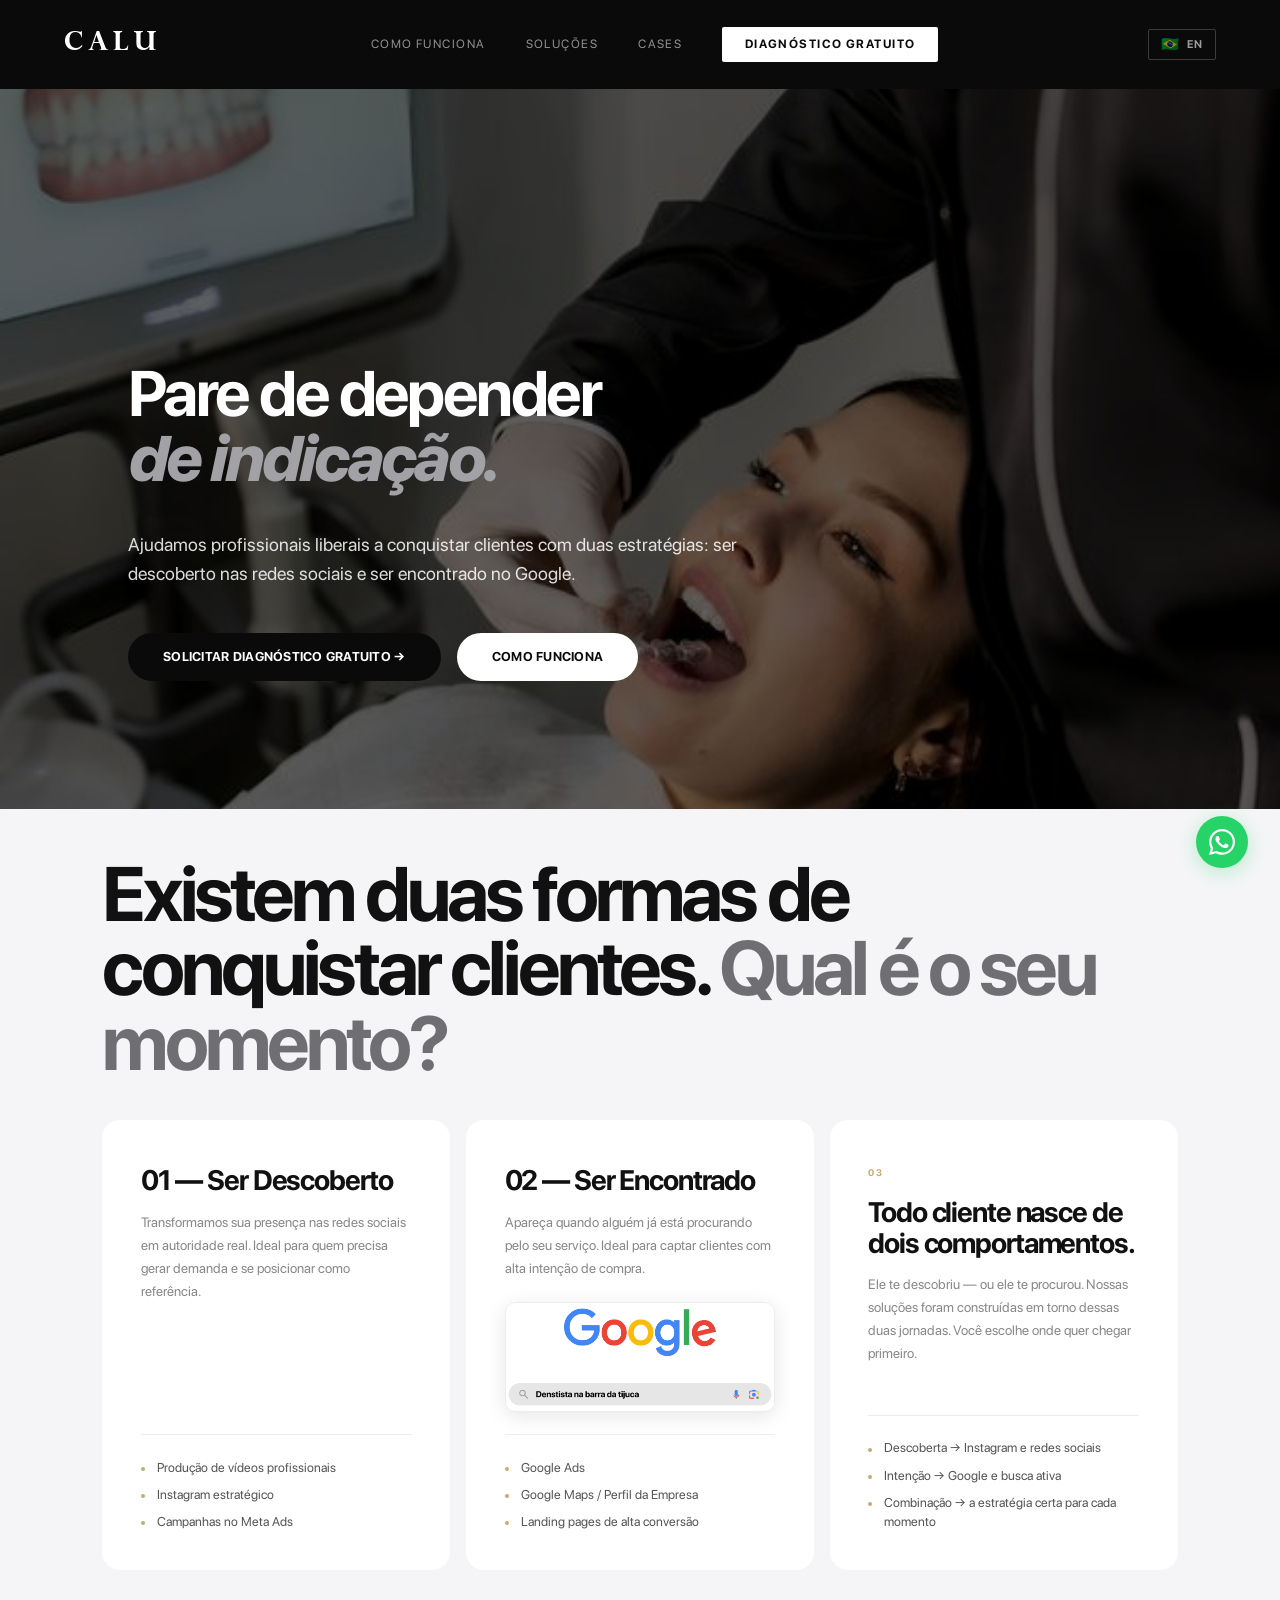
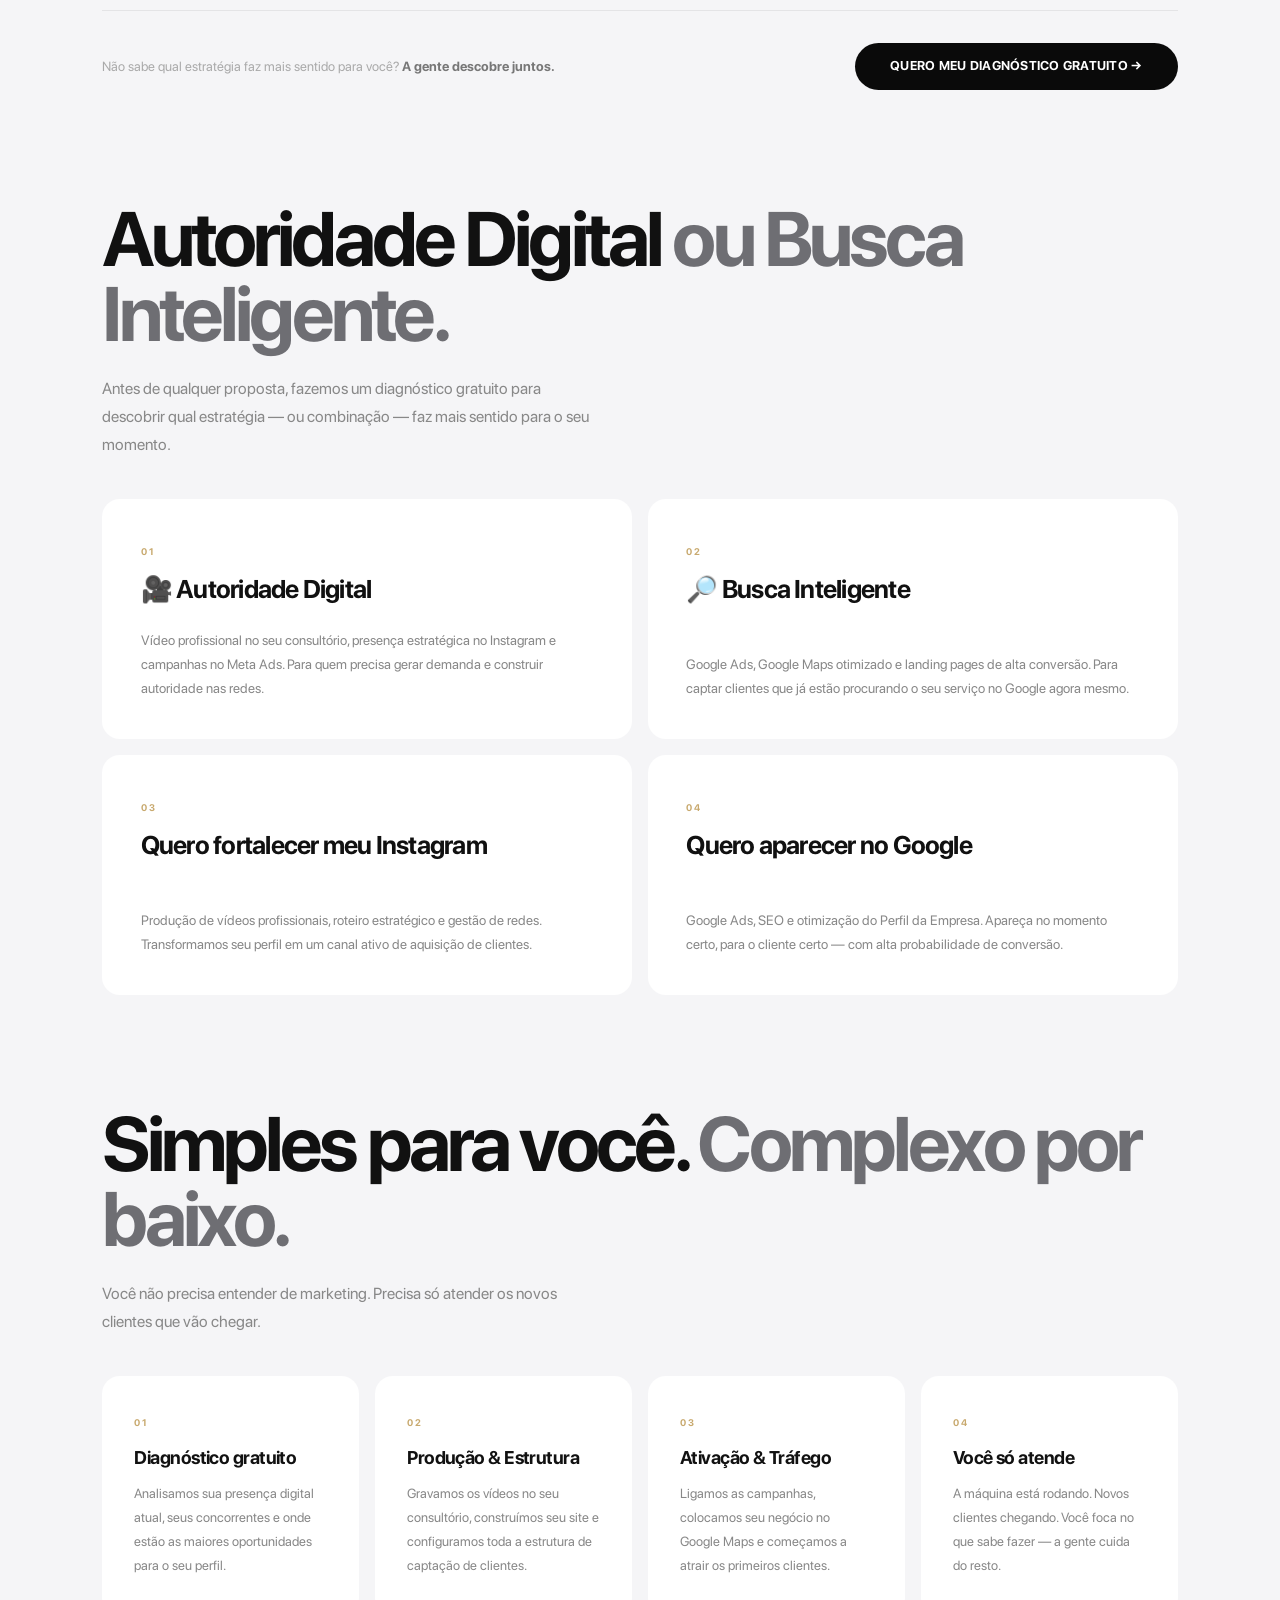
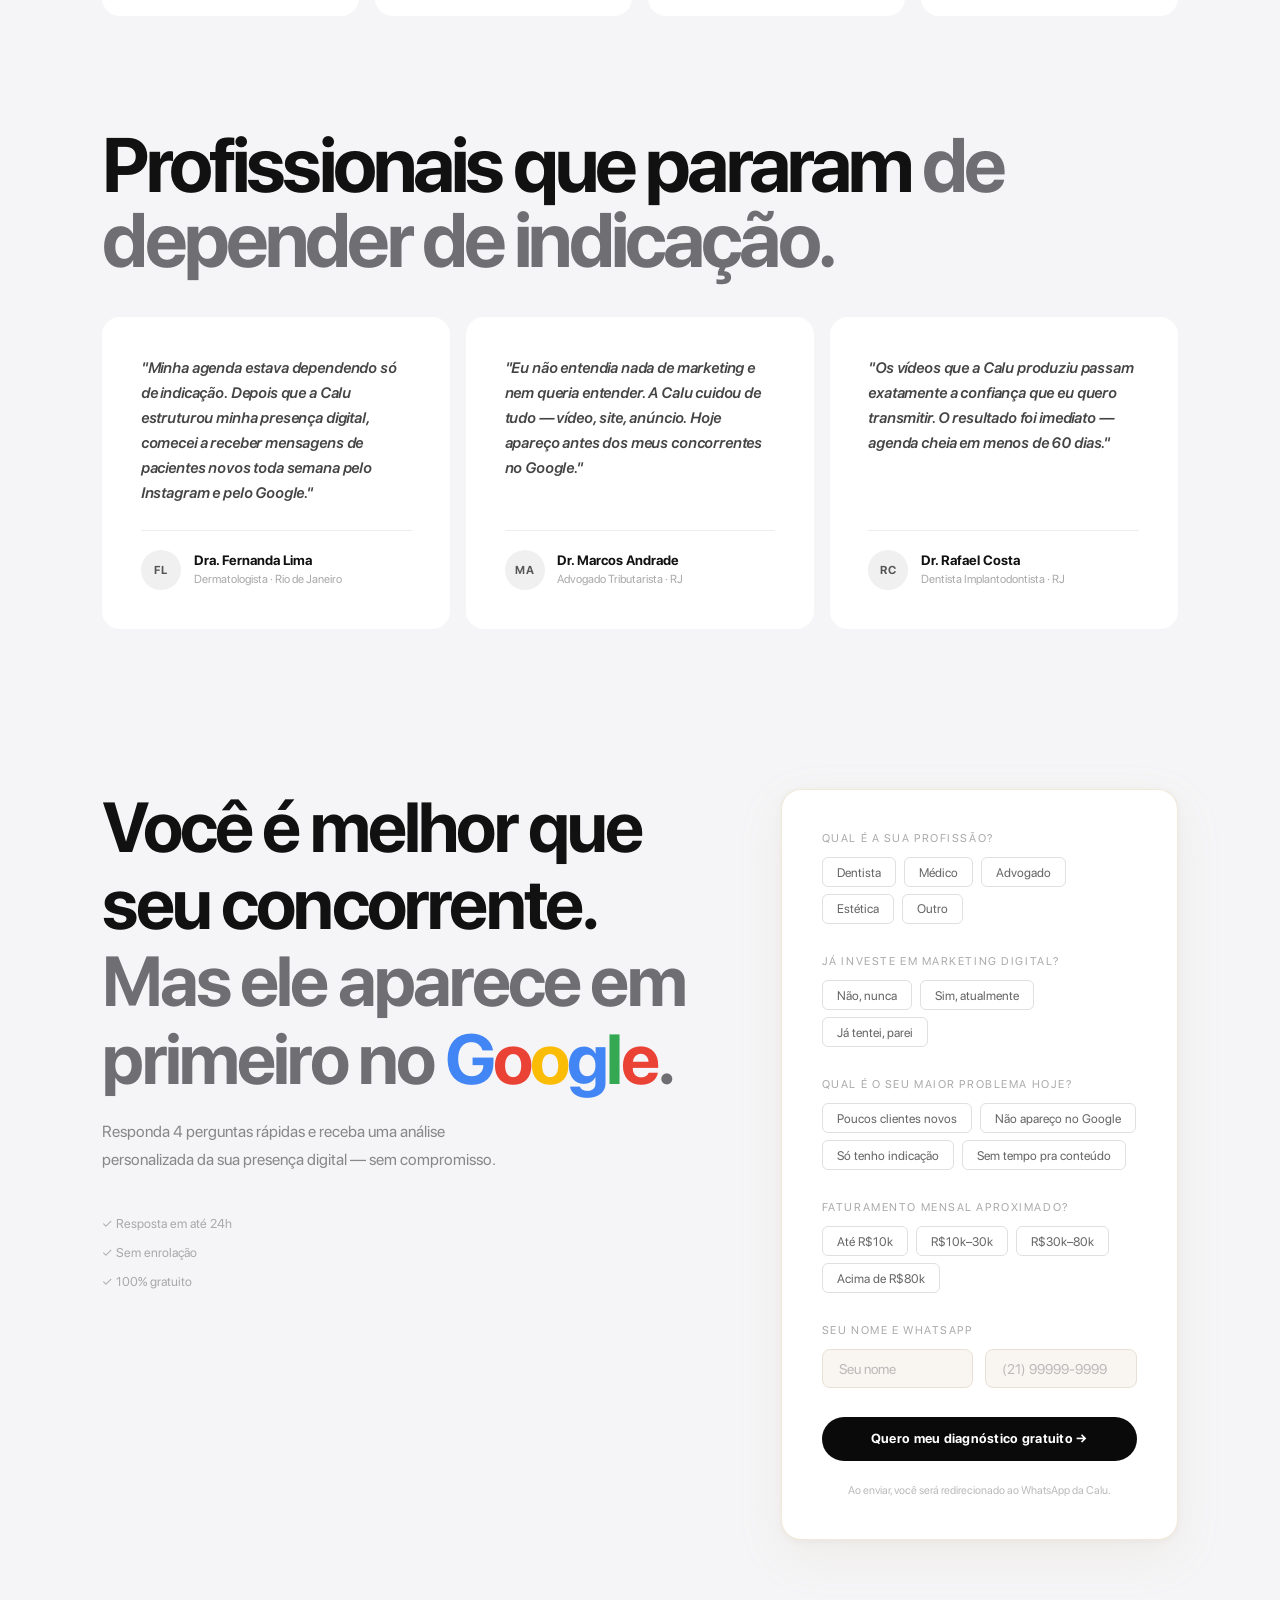
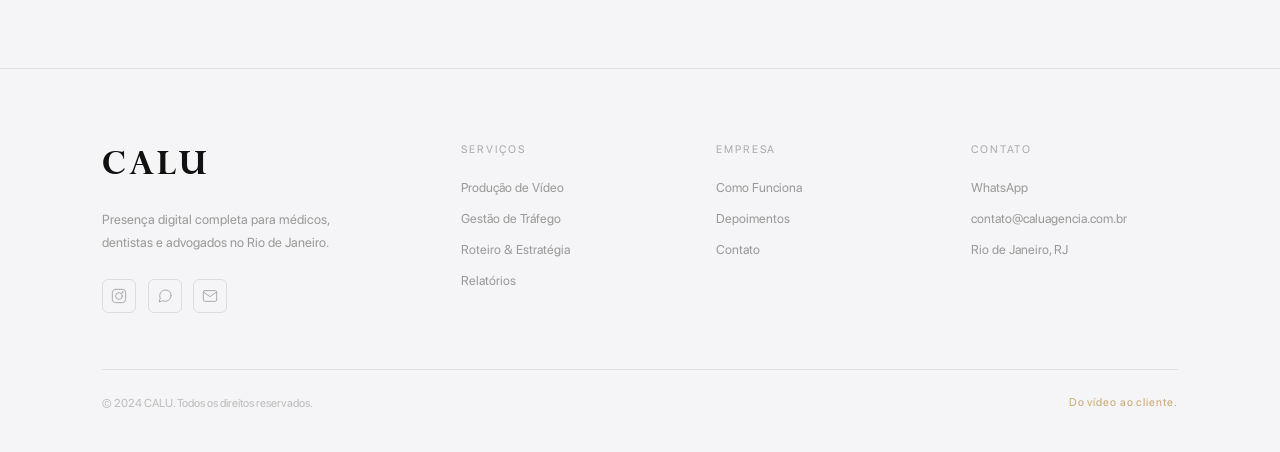
==== commit 34d14a44: "Adicionar mockup Google Search no card Ser Encontrado - Card 02: imagem 111111-01.png dentro do card" ====
--- a/index.html
+++ b/index.html
@@ -65,8 +65,7 @@
     </div>
     <div class="pq-cols">
       <div class="pq-col fade-up">
-        <div class="pq-col-num">01</div>
-        <h3 class="pq-col-name">🎥 Ser Descoberto</h3>
+        <h3 class="pq-col-name">01 — Ser Descoberto</h3>
         <p class="pq-col-desc">Transformamos sua presença nas redes sociais em autoridade real. Ideal para quem precisa gerar demanda e se posicionar como referência.</p>
         <ul class="pq-col-list">
           <li>Produção de vídeos profissionais</li>
@@ -74,10 +73,12 @@
           <li>Campanhas no Meta Ads</li>
         </ul>
       </div>
-      <div class="pq-col fade-up">
-        <div class="pq-col-num">02</div>
-        <h3 class="pq-col-name">🔎 Ser Encontrado</h3>
+      <div class="pq-col pq-col--found fade-up">
+        <h3 class="pq-col-name">02 — Ser Encontrado</h3>
         <p class="pq-col-desc">Apareça quando alguém já está procurando pelo seu serviço. Ideal para captar clientes com alta intenção de compra.</p>
+        <div class="pq-col-mockup">
+          <img src="111111-01.png" alt="Google Search — dentista Barra da Tijuca" />
+        </div>
         <ul class="pq-col-list">
           <li>Google Ads</li>
           <li>Google Maps / Perfil da Empresa</li>
--- a/style.css
+++ b/style.css
@@ -340,6 +340,24 @@
   width: 4px; height: 4px;
   border-radius: 50%;
   background: var(--accent);
+}
+
+.pq-col--found {
+  min-height: 420px;
+}
+
+.pq-col-mockup {
+  margin: 1.4rem 0 0;
+  border-radius: 10px;
+  overflow: hidden;
+  box-shadow: 0 4px 20px rgba(0,0,0,0.10);
+  border: 1px solid rgba(0,0,0,0.07);
+}
+
+.pq-col-mockup img {
+  width: 100%;
+  display: block;
+  border-radius: 10px;
 }
 
 .pq-bottom {
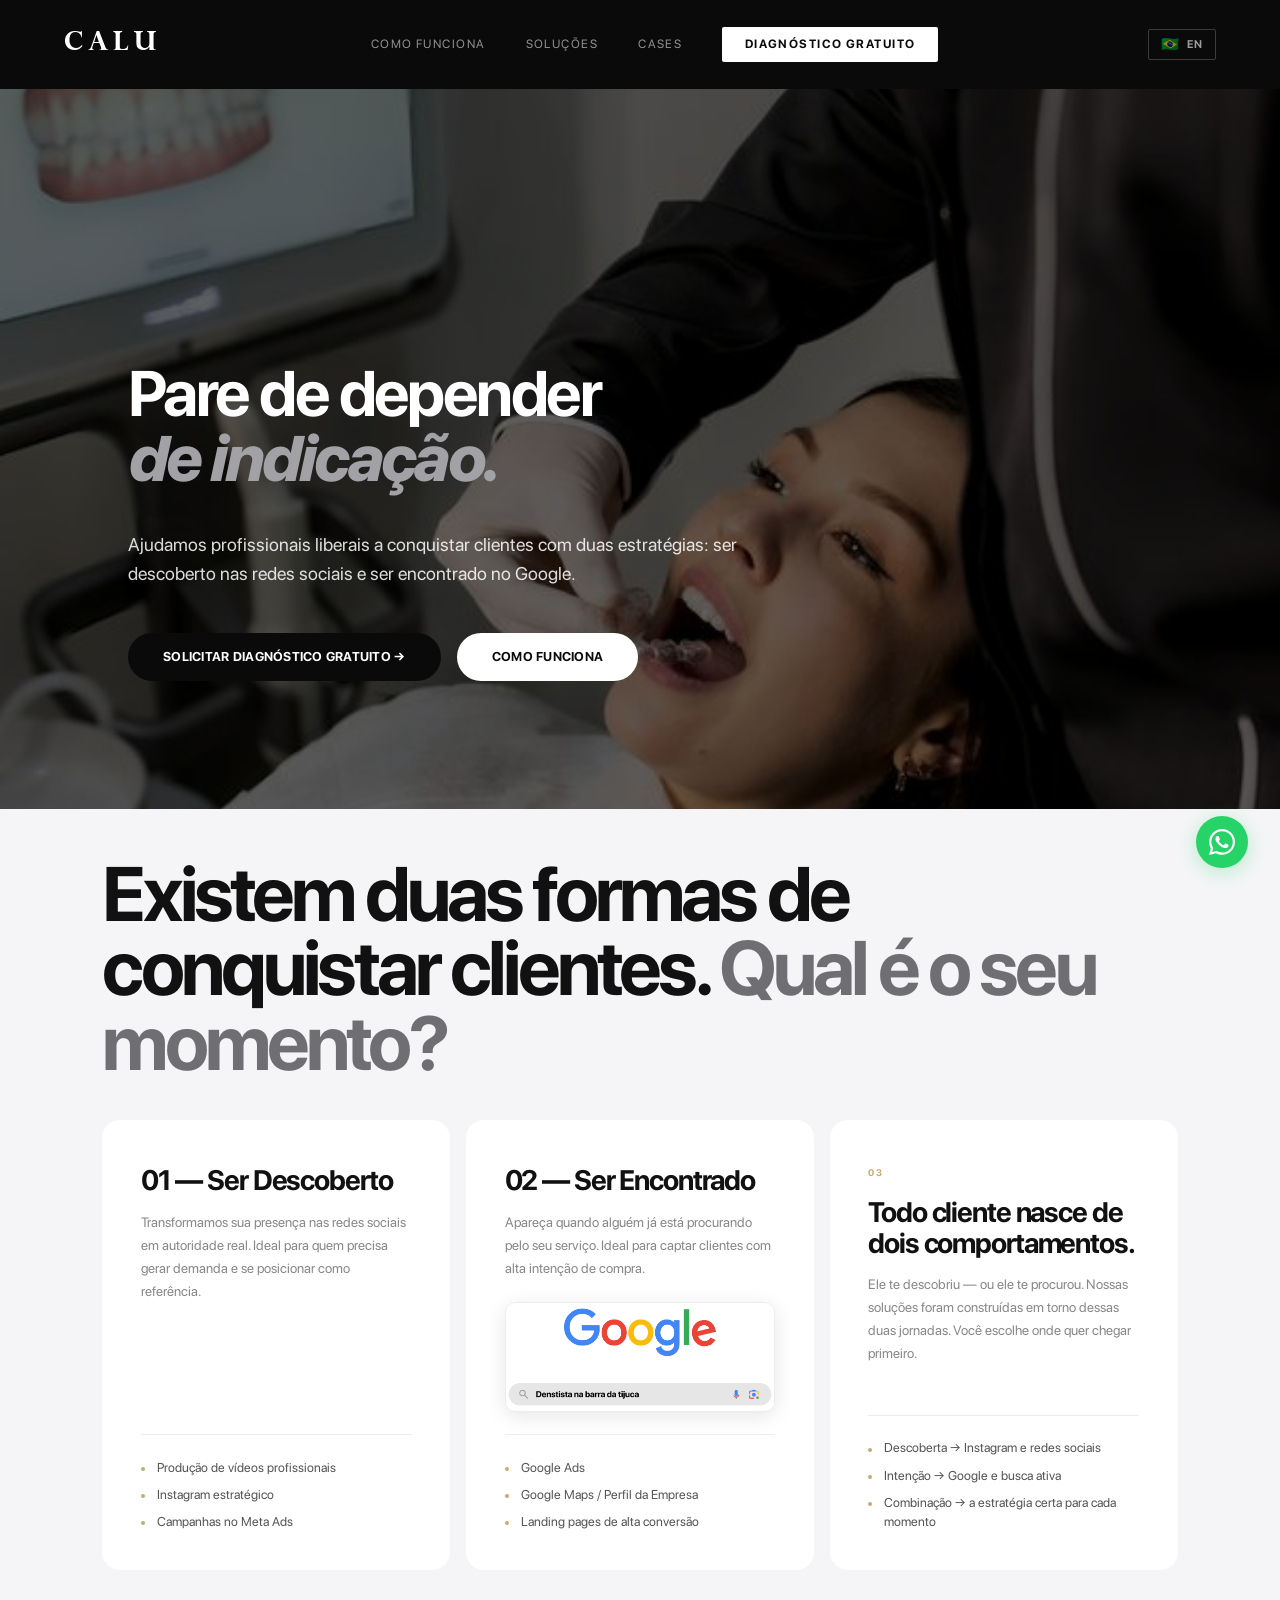
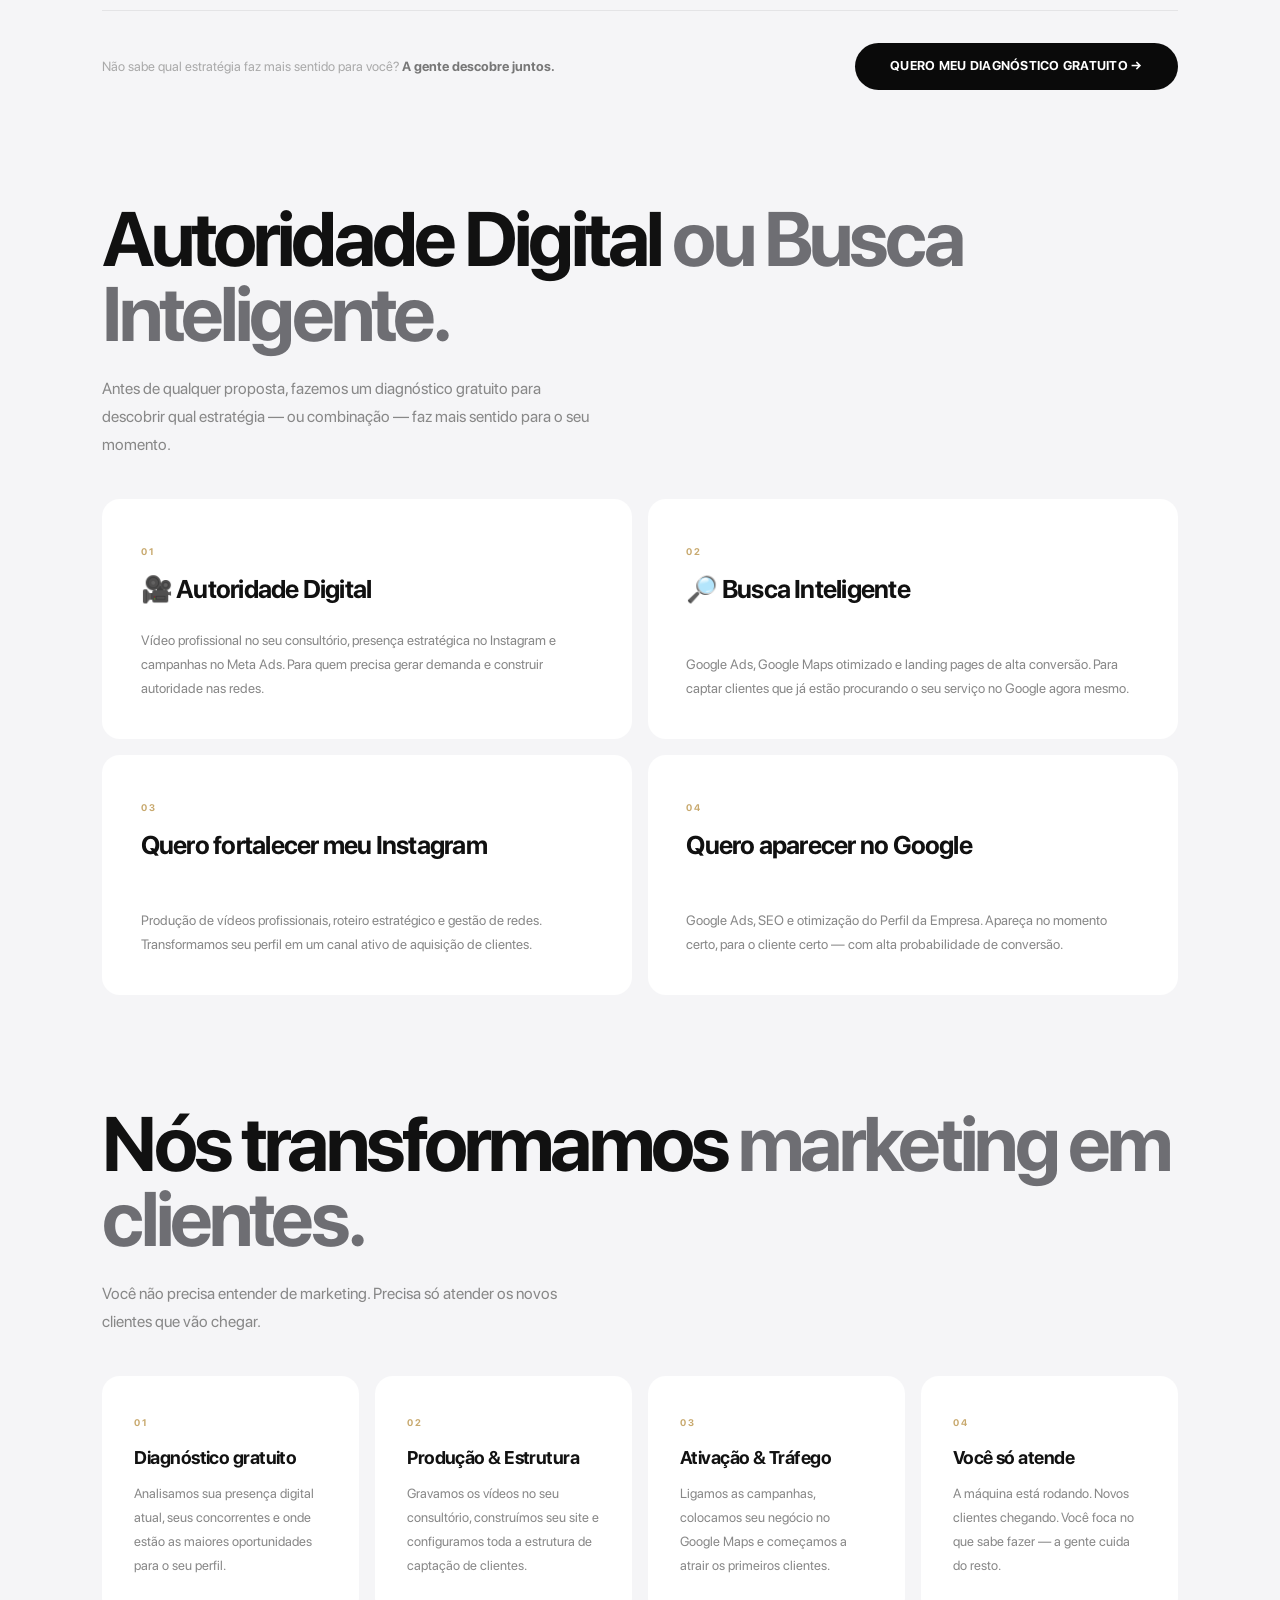
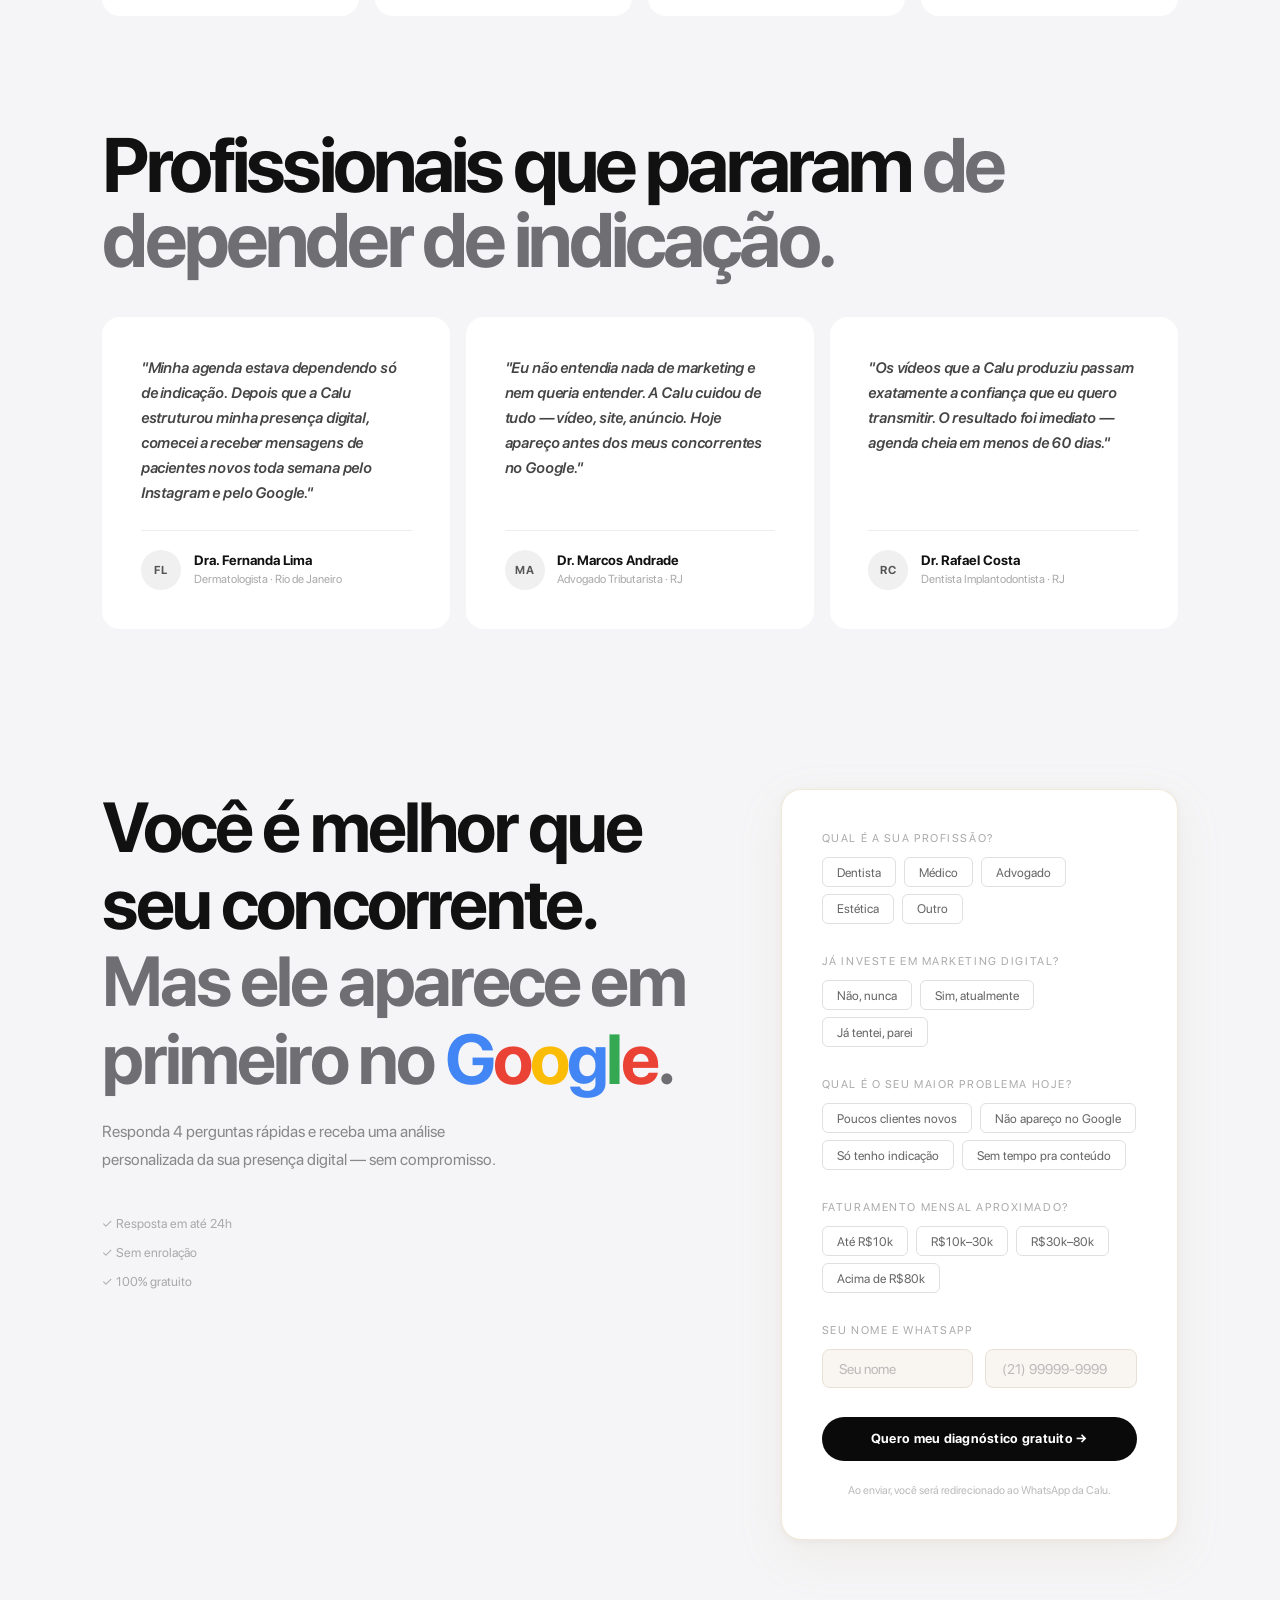
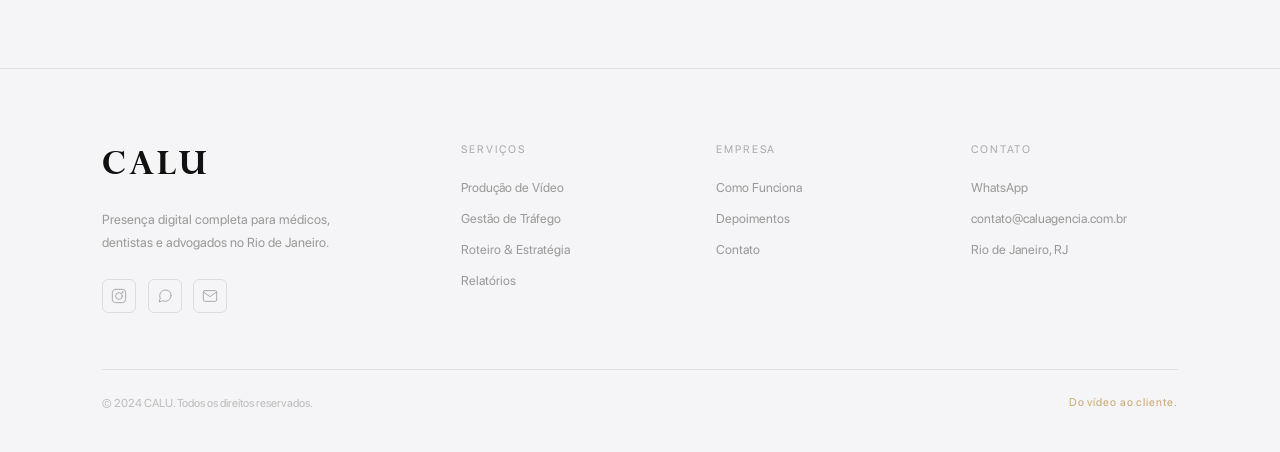
==== commit 31a83b44: "Atualizar título da seção Processo Co-Authored-By: Claude Sonnet 4.6 <noreply@anthropic.com>" ====
--- a/index.html
+++ b/index.html
@@ -143,7 +143,7 @@
   <!-- Processo -->
   <section id="processo">
     <div class="process-header fade-up">
-      <h2 class="section-title" data-i18n="process.title">Simples para você. <span class="title-muted">Complexo por baixo.</span></h2>
+      <h2 class="section-title" data-i18n="process.title">Nós transformamos <span class="title-muted">marketing em clientes.</span></h2>
       <p class="section-sub" data-i18n="process.sub">Você não precisa entender de marketing. Precisa só atender os novos clientes que vão chegar.</p>
     </div>
     <div class="process-steps">
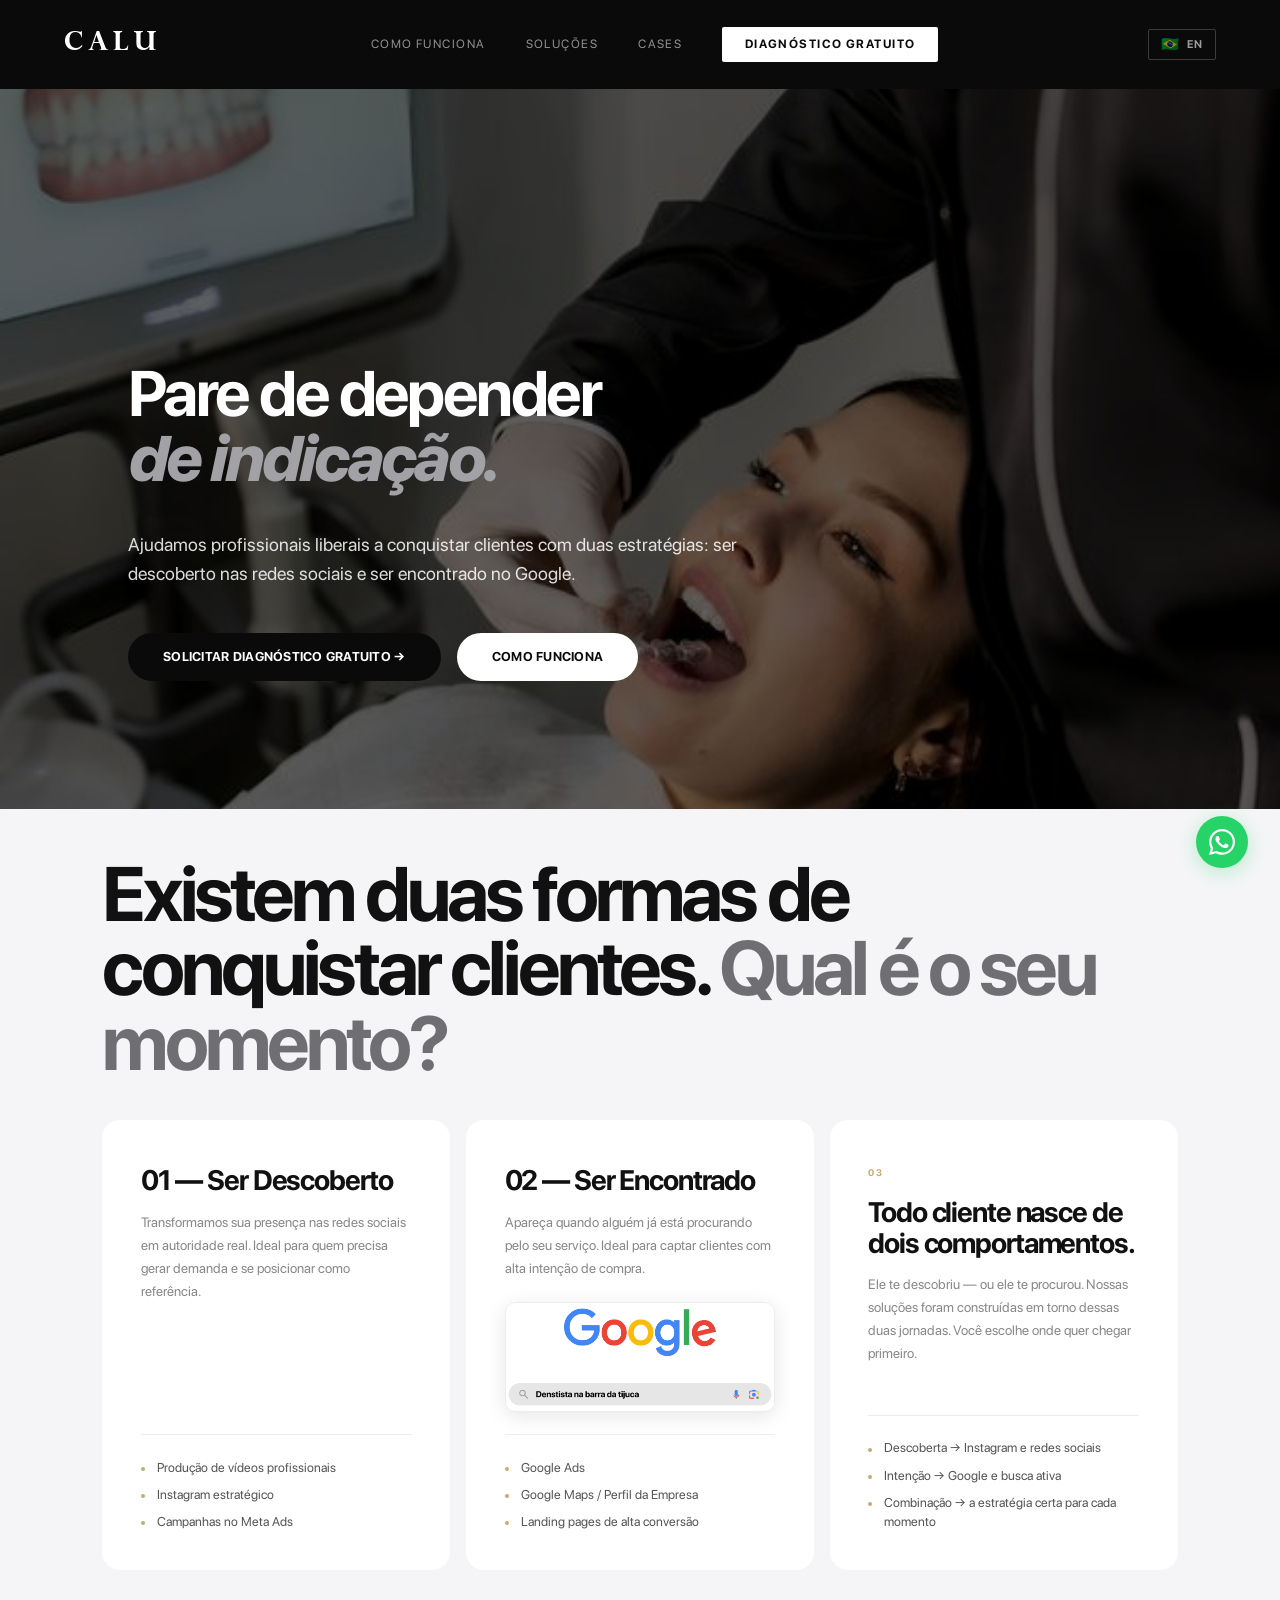
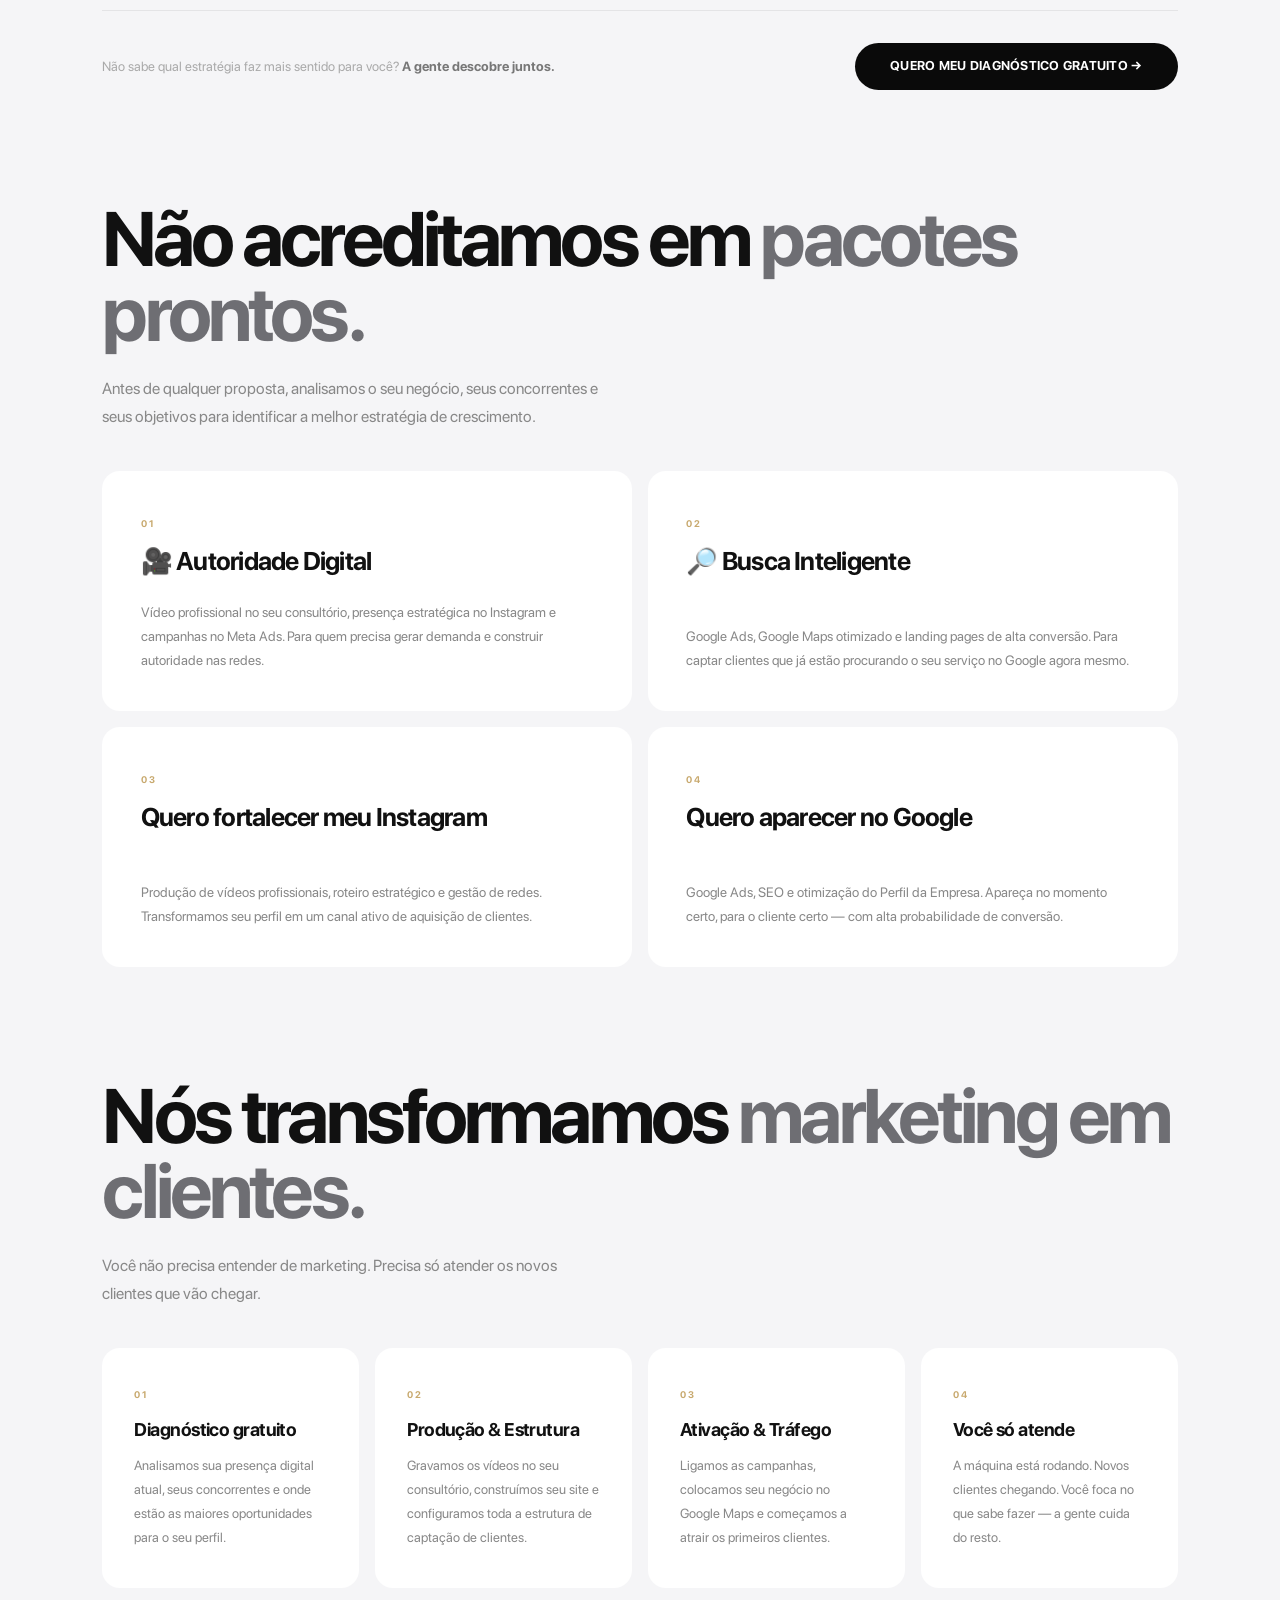
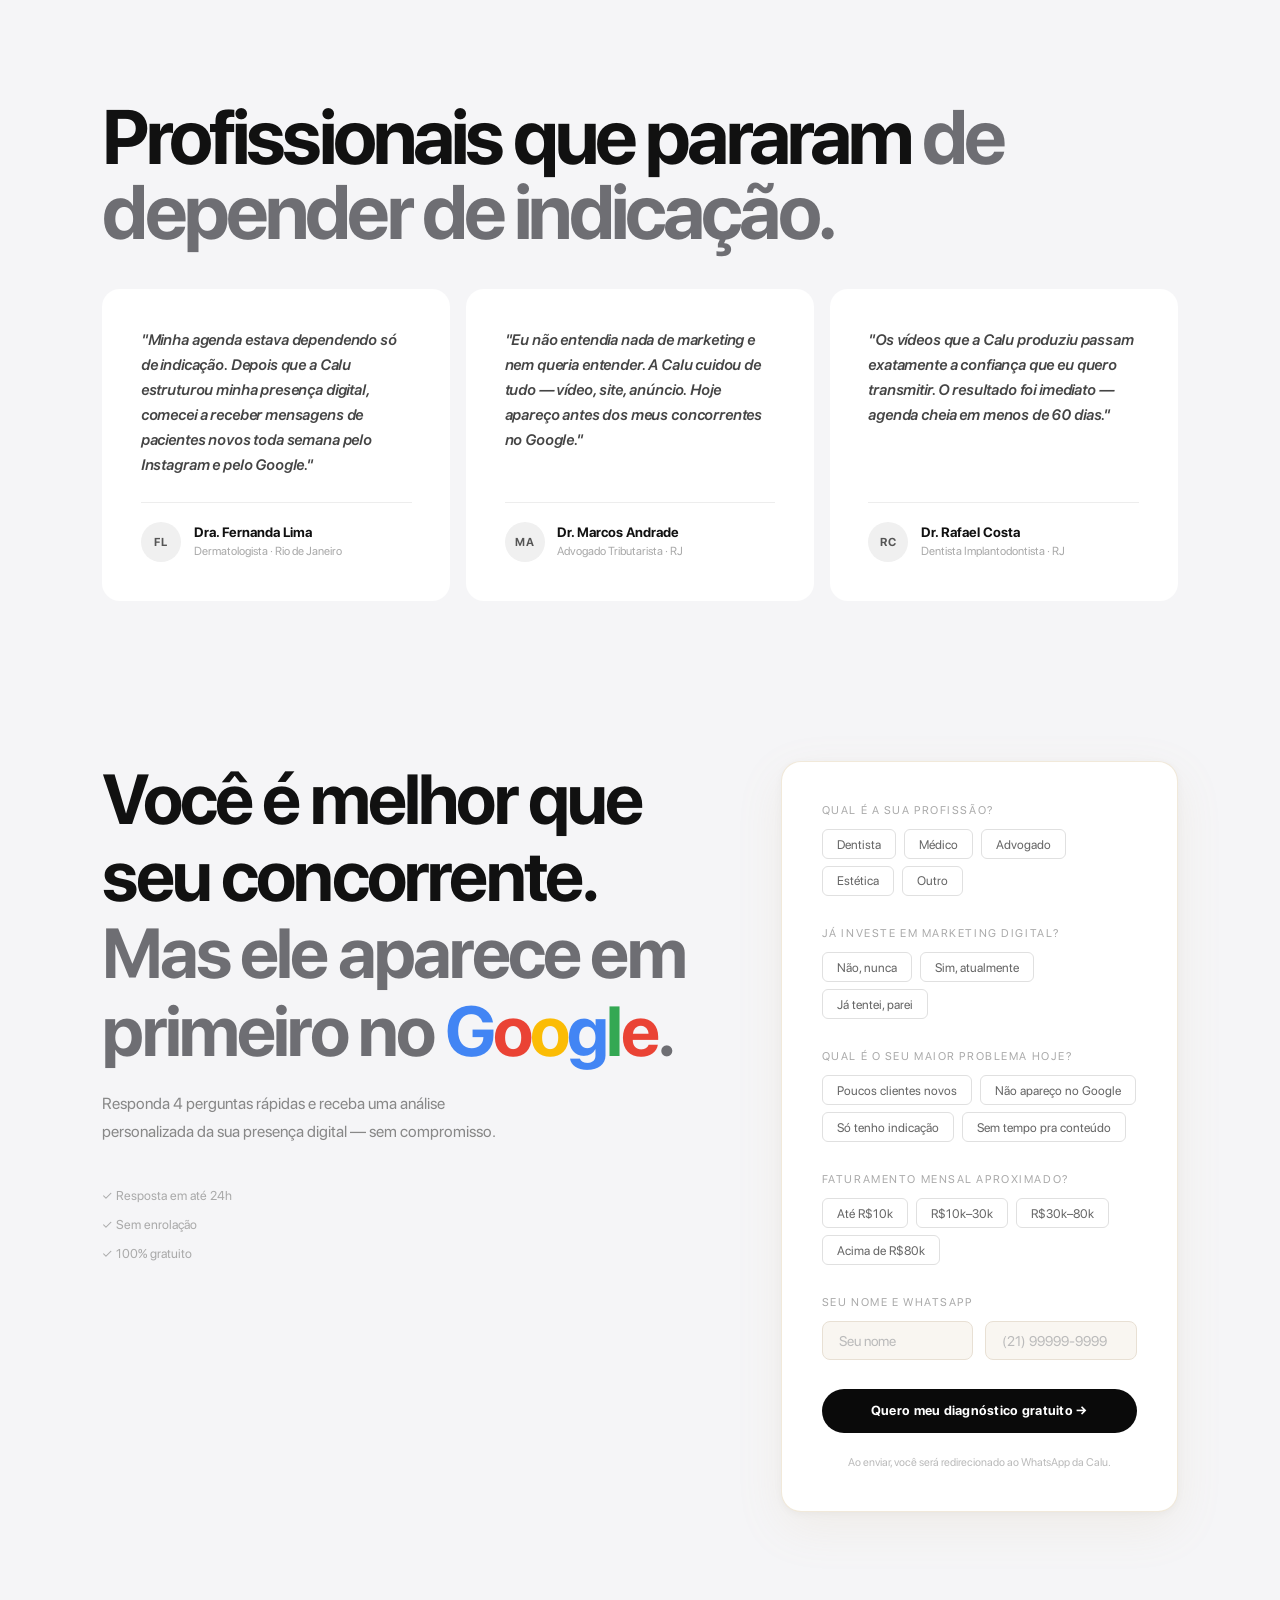
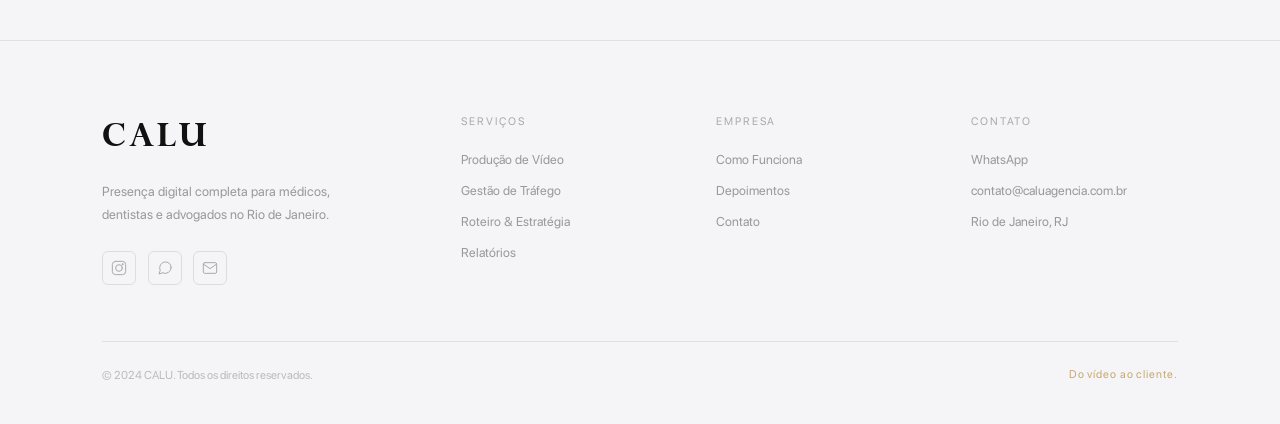
==== commit 44ff251c: "Atualizar título e subtítulo da seção Soluções Co-Authored-By: Claude Sonnet 4.6 <noreply@anthropic." ====
--- a/index.html
+++ b/index.html
@@ -105,8 +105,8 @@
   <!-- Soluções -->
   <section id="servicos">
     <div class="svc-header fade-up">
-      <h2 class="section-title" data-i18n="services.title">Autoridade Digital <span class="title-muted">ou Busca Inteligente.</span></h2>
-      <p class="section-sub" data-i18n="services.sub">Antes de qualquer proposta, fazemos um diagnóstico gratuito para descobrir qual estratégia — ou combinação — faz mais sentido para o seu momento.</p>
+      <h2 class="section-title" data-i18n="services.title">Não acreditamos em <span class="title-muted">pacotes prontos.</span></h2>
+      <p class="section-sub" data-i18n="services.sub">Antes de qualquer proposta, analisamos o seu negócio, seus concorrentes e seus objetivos para identificar a melhor estratégia de crescimento.</p>
     </div>
     <div class="svc-rows">
       <div class="svc-row fade-up">
